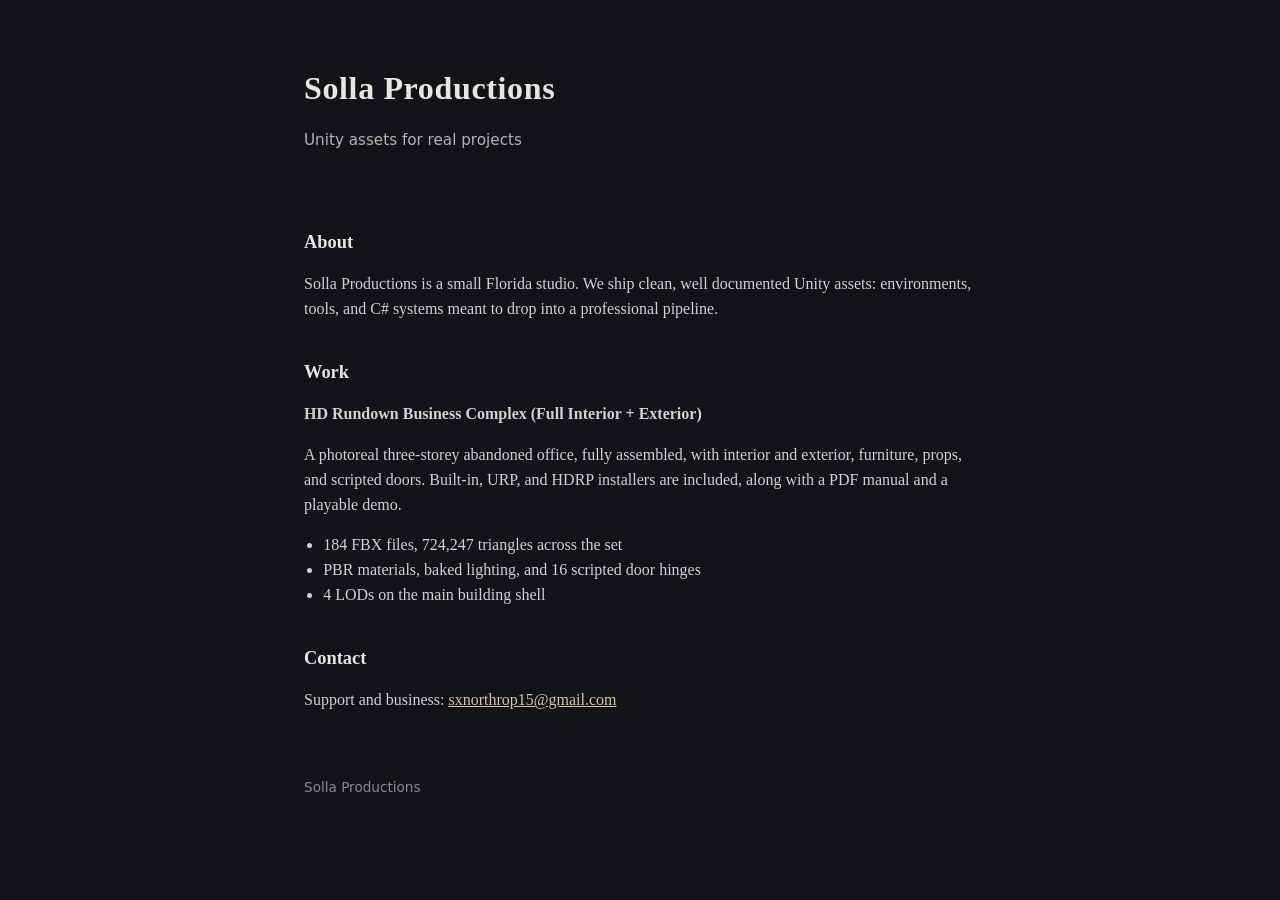
==== index.html @ 798fe6fe "Add Solla Productions publisher site" ====
<!DOCTYPE html>
<html lang="en">
<head>
  <meta charset="utf-8">
  <meta name="viewport" content="width=device-width, initial-scale=1">
  <title>Solla Productions</title>
  <style>
    :root { color-scheme: dark; }
    body {
      margin: 0;
      font-family: Georgia, "Times New Roman", serif;
      background: #111318;
      color: #e8e6e1;
      line-height: 1.55;
    }
    header, main, footer {
      max-width: 42rem;
      margin: 0 auto;
      padding: 0 1.25rem;
    }
    header { padding-top: 4rem; padding-bottom: 1.5rem; }
    h1 {
      font-size: 2rem;
      font-weight: 600;
      letter-spacing: 0.02em;
      margin: 0 0 0.35rem;
    }
    .tag {
      color: #b7b3aa;
      font-family: system-ui, sans-serif;
      font-size: 0.95rem;
    }
    h2 {
      font-size: 1.15rem;
      margin: 2.25rem 0 0.6rem;
      font-weight: 600;
    }
    p, li { color: #d5d2cc; }
    a { color: #d7c4a3; }
    ul { padding-left: 1.2rem; }
    footer {
      padding: 3rem 1.25rem 4rem;
      color: #8e8a82;
      font-family: system-ui, sans-serif;
      font-size: 0.85rem;
    }
  </style>
</head>
<body>
  <header>
    <h1>Solla Productions</h1>
    <p class="tag">Unity assets for real projects</p>
  </header>
  <main>
    <h2>About</h2>
    <p>Solla Productions is a small Florida studio. We ship clean, well documented Unity assets: environments, tools, and C# systems meant to drop into a professional pipeline.</p>

    <h2>Work</h2>
    <p><strong>HD Rundown Business Complex (Full Interior + Exterior)</strong></p>
    <p>A photoreal three-storey abandoned office, fully assembled, with interior and exterior, furniture, props, and scripted doors. Built-in, URP, and HDRP installers are included, along with a PDF manual and a playable demo.</p>
    <ul>
      <li>184 FBX files, 724,247 triangles across the set</li>
      <li>PBR materials, baked lighting, and 16 scripted door hinges</li>
      <li>4 LODs on the main building shell</li>
    </ul>

    <h2 id="contact">Contact</h2>
    <p>Support and business: <a href="mailto:sxnorthrop15@gmail.com">sxnorthrop15@gmail.com</a></p>
  </main>
  <footer>Solla Productions</footer>
</body>
</html>
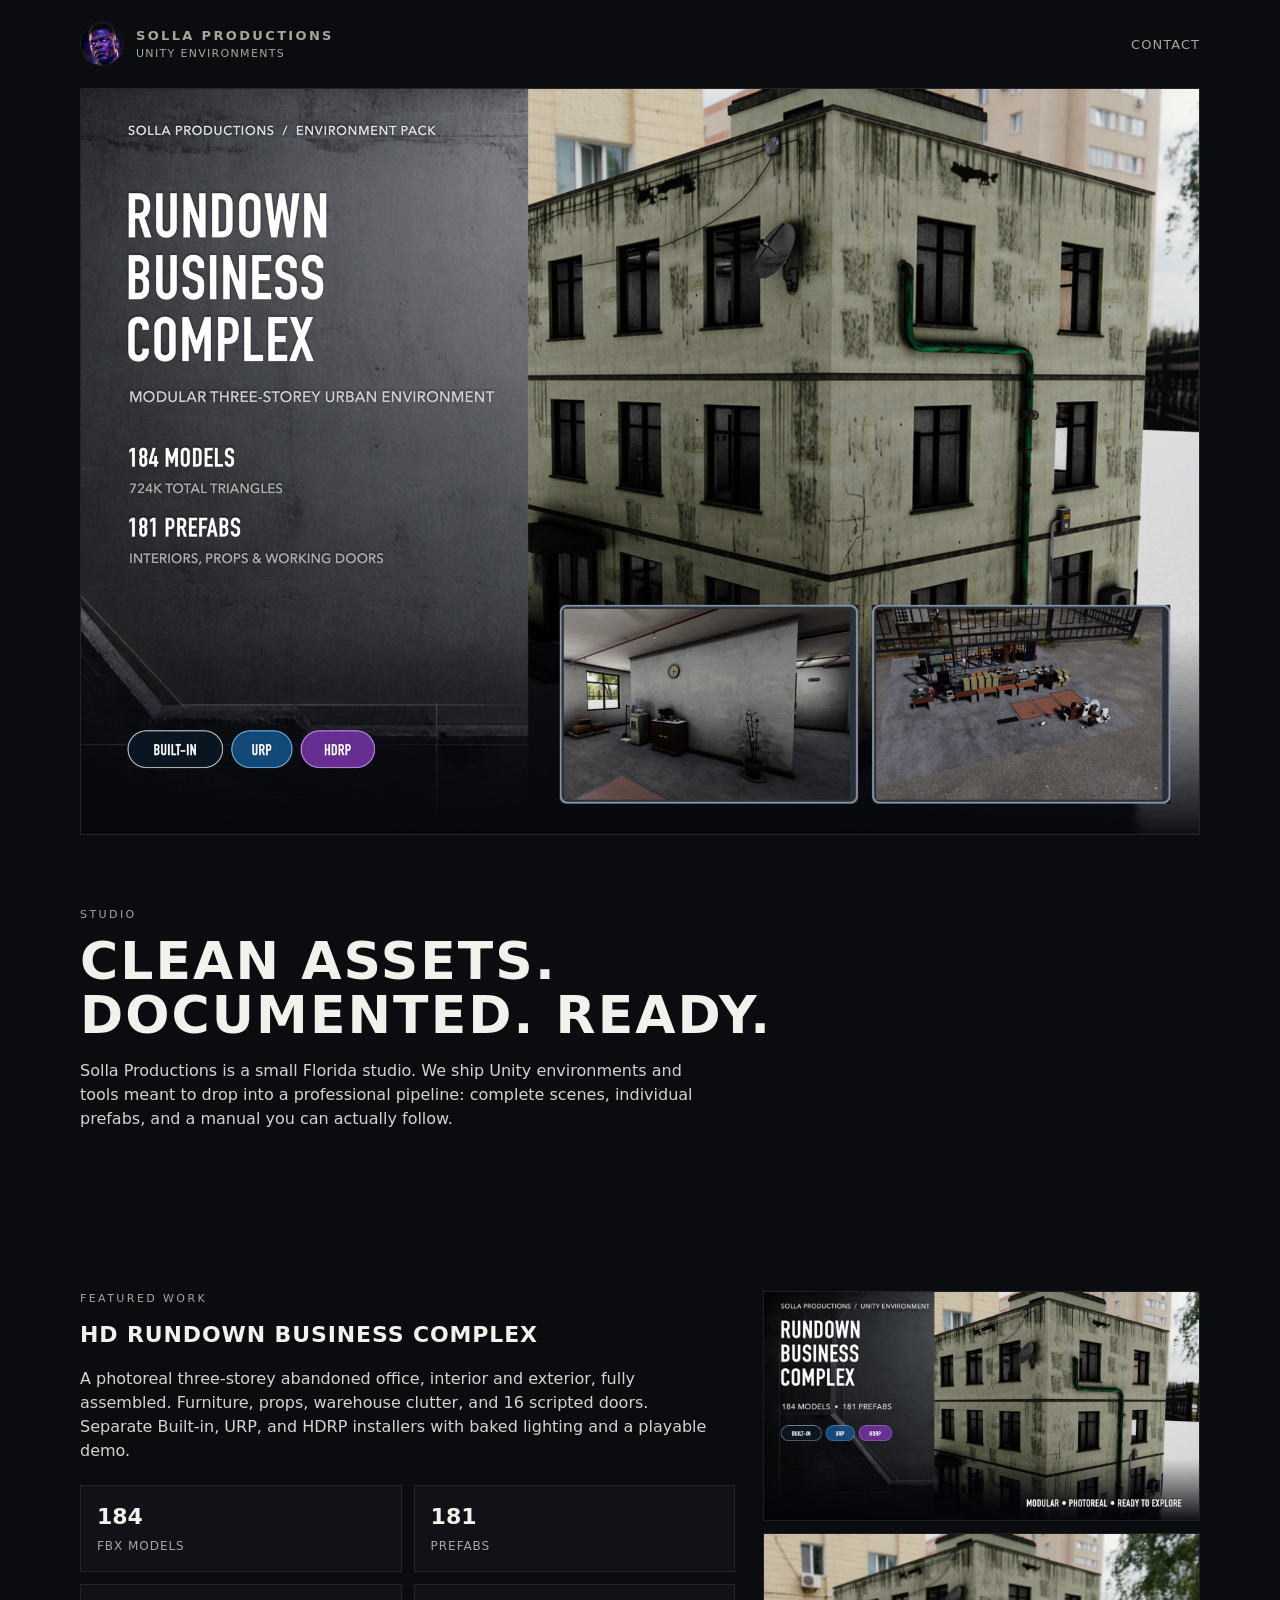
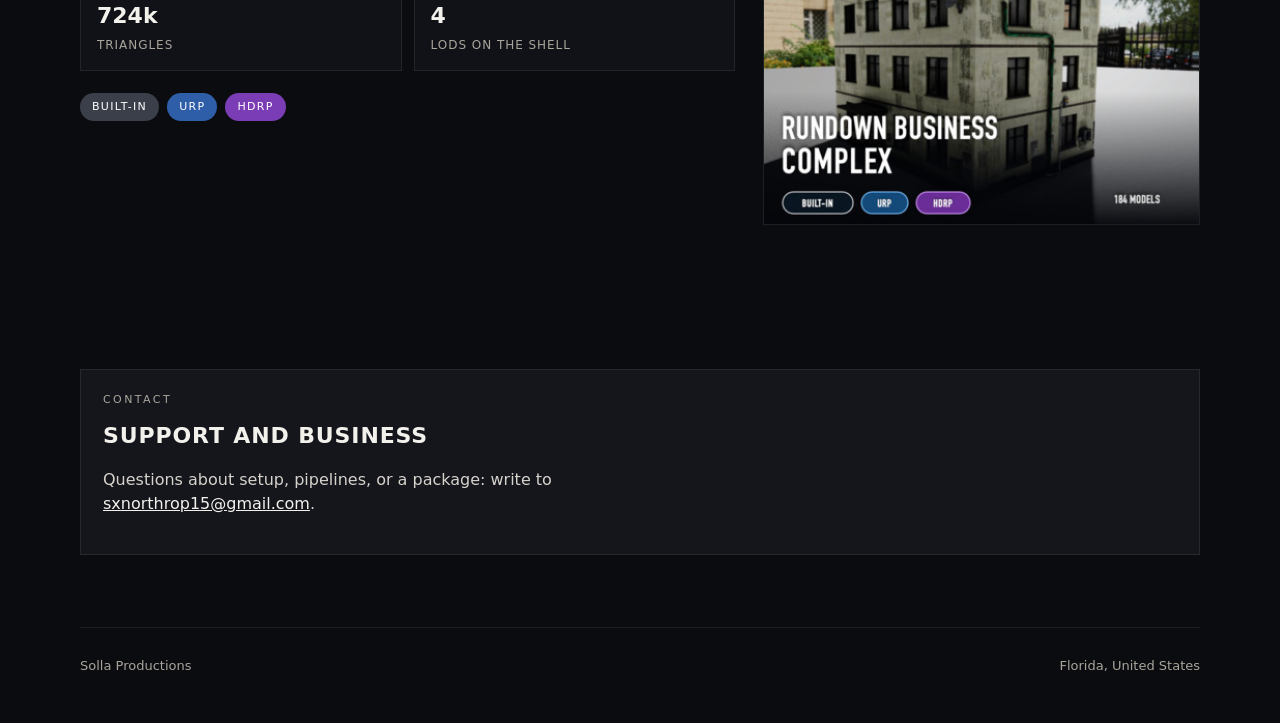
==== commit c3d1cf53: "Rebuild publisher site with logo and HD Rundown art" ====
--- a/index.html
+++ b/index.html
@@ -4,69 +4,188 @@
   <meta charset="utf-8">
   <meta name="viewport" content="width=device-width, initial-scale=1">
   <title>Solla Productions</title>
+  <meta name="description" content="Solla Productions publishes clean, well documented Unity environments and tools. HD Rundown Business Complex and more.">
+  <link rel="icon" href="images/icon.png">
   <style>
-    :root { color-scheme: dark; }
+    :root {
+      --bg: #0b0c10;
+      --panel: #14161c;
+      --ink: #f3f1ec;
+      --muted: #a9a59c;
+      --line: rgba(255,255,255,.08);
+      --built: #3a3f4a;
+      --urp: #2f5ea8;
+      --hdrp: #7a3db5;
+    }
+    * { box-sizing: border-box; }
+    html, body { margin: 0; padding: 0; }
     body {
-      margin: 0;
-      font-family: Georgia, "Times New Roman", serif;
-      background: #111318;
-      color: #e8e6e1;
-      line-height: 1.55;
+      background: var(--bg);
+      color: var(--ink);
+      font-family: ui-sans-serif, system-ui, -apple-system, Segoe UI, sans-serif;
+      line-height: 1.5;
     }
-    header, main, footer {
-      max-width: 42rem;
-      margin: 0 auto;
-      padding: 0 1.25rem;
+    a { color: inherit; }
+    img { max-width: 100%; display: block; }
+    .wrap { width: min(1120px, calc(100% - 40px)); margin: 0 auto; }
+    header {
+      display: flex;
+      align-items: center;
+      justify-content: space-between;
+      gap: 16px;
+      padding: 22px 0;
     }
-    header { padding-top: 4rem; padding-bottom: 1.5rem; }
-    h1 {
-      font-size: 2rem;
-      font-weight: 600;
-      letter-spacing: 0.02em;
-      margin: 0 0 0.35rem;
+    .brand { display: flex; align-items: center; gap: 12px; text-decoration: none; }
+    .brand img {
+      width: 44px; height: 44px; border-radius: 50%;
+      object-fit: cover; border: 1px solid var(--line);
     }
-    .tag {
-      color: #b7b3aa;
-      font-family: system-ui, sans-serif;
-      font-size: 0.95rem;
+    .brand strong { display: block; font-size: 13px; letter-spacing: .18em; }
+    .brand span { display: block; font-size: 11px; color: var(--muted); letter-spacing: .12em; text-transform: uppercase; }
+    nav a {
+      color: var(--muted);
+      text-decoration: none;
+      font-size: 13px;
+      letter-spacing: .08em;
+      text-transform: uppercase;
     }
-    h2 {
-      font-size: 1.15rem;
-      margin: 2.25rem 0 0.6rem;
-      font-weight: 600;
+    .hero {
+      position: relative;
+      border: 1px solid var(--line);
+      overflow: hidden;
+      background: #101217;
     }
-    p, li { color: #d5d2cc; }
-    a { color: #d7c4a3; }
-    ul { padding-left: 1.2rem; }
+    .hero img { width: 100%; height: auto; }
+    section { padding: 72px 0; }
+    .kicker {
+      font-size: 11px;
+      letter-spacing: .22em;
+      text-transform: uppercase;
+      color: var(--muted);
+      margin: 0 0 10px;
+    }
+    h1, h2 { margin: 0 0 16px; font-weight: 700; letter-spacing: .04em; text-transform: uppercase; }
+    h1 { font-size: clamp(28px, 5vw, 52px); line-height: 1.05; }
+    h2 { font-size: 22px; }
+    p { color: #d7d3cc; max-width: 62ch; }
+    .grid {
+      display: grid;
+      grid-template-columns: 1.2fr .8fr;
+      gap: 28px;
+      align-items: start;
+    }
+    .panel {
+      background: var(--panel);
+      border: 1px solid var(--line);
+      padding: 22px;
+    }
+    .stats {
+      display: grid;
+      grid-template-columns: 1fr 1fr;
+      gap: 12px;
+      margin: 22px 0;
+    }
+    .stat { border: 1px solid var(--line); padding: 14px 16px; background: #101217; }
+    .stat b { display: block; font-size: 22px; }
+    .stat span { color: var(--muted); font-size: 12px; letter-spacing: .08em; text-transform: uppercase; }
+    .pills { display: flex; flex-wrap: wrap; gap: 8px; margin: 18px 0 0; }
+    .pill {
+      border-radius: 999px;
+      padding: 6px 12px;
+      font-size: 11px;
+      letter-spacing: .12em;
+      text-transform: uppercase;
+      color: white;
+    }
+    .built { background: var(--built); }
+    .urp { background: var(--urp); }
+    .hdrp { background: var(--hdrp); }
+    .shots { display: grid; grid-template-columns: 1fr; gap: 12px; }
+    .shots img { width: 100%; border: 1px solid var(--line); }
     footer {
-      padding: 3rem 1.25rem 4rem;
-      color: #8e8a82;
-      font-family: system-ui, sans-serif;
-      font-size: 0.85rem;
+      border-top: 1px solid var(--line);
+      padding: 28px 0 48px;
+      color: var(--muted);
+      font-size: 13px;
+      display: flex;
+      justify-content: space-between;
+      gap: 12px;
+    }
+    .mail { color: var(--ink); }
+    @media (max-width: 800px) {
+      .grid { grid-template-columns: 1fr; }
+      header { align-items: flex-start; }
     }
   </style>
 </head>
 <body>
-  <header>
-    <h1>Solla Productions</h1>
-    <p class="tag">Unity assets for real projects</p>
-  </header>
-  <main>
-    <h2>About</h2>
-    <p>Solla Productions is a small Florida studio. We ship clean, well documented Unity assets: environments, tools, and C# systems meant to drop into a professional pipeline.</p>
+  <div class="wrap">
+    <header>
+      <a class="brand" href="#top">
+        <img src="images/logo.jpg" alt="Solla Productions">
+        <span>
+          <strong>SOLLA PRODUCTIONS</strong>
+          <span>Unity environments</span>
+        </span>
+      </a>
+      <nav><a href="#contact">Contact</a></nav>
+    </header>
+  </div>
 
-    <h2>Work</h2>
-    <p><strong>HD Rundown Business Complex (Full Interior + Exterior)</strong></p>
-    <p>A photoreal three-storey abandoned office, fully assembled, with interior and exterior, furniture, props, and scripted doors. Built-in, URP, and HDRP installers are included, along with a PDF manual and a playable demo.</p>
-    <ul>
-      <li>184 FBX files, 724,247 triangles across the set</li>
-      <li>PBR materials, baked lighting, and 16 scripted door hinges</li>
-      <li>4 LODs on the main building shell</li>
-    </ul>
+  <div class="wrap" id="top">
+    <div class="hero">
+      <img src="images/cover.jpg" alt="HD Rundown Business Complex, modular three-storey urban environment">
+    </div>
+  </div>
 
-    <h2 id="contact">Contact</h2>
-    <p>Support and business: <a href="mailto:sxnorthrop15@gmail.com">sxnorthrop15@gmail.com</a></p>
-  </main>
-  <footer>Solla Productions</footer>
+  <section>
+    <div class="wrap">
+      <p class="kicker">Studio</p>
+      <h1>Clean assets.<br>Documented. Ready.</h1>
+      <p>Solla Productions is a small Florida studio. We ship Unity environments and tools meant to drop into a professional pipeline: complete scenes, individual prefabs, and a manual you can actually follow.</p>
+    </div>
+  </section>
+
+  <section>
+    <div class="wrap grid">
+      <div>
+        <p class="kicker">Featured work</p>
+        <h2>HD Rundown Business Complex</h2>
+        <p>A photoreal three-storey abandoned office, interior and exterior, fully assembled. Furniture, props, warehouse clutter, and 16 scripted doors. Separate Built-in, URP, and HDRP installers with baked lighting and a playable demo.</p>
+        <div class="stats">
+          <div class="stat"><b>184</b><span>FBX models</span></div>
+          <div class="stat"><b>181</b><span>Prefabs</span></div>
+          <div class="stat"><b>724k</b><span>Triangles</span></div>
+          <div class="stat"><b>4</b><span>LODs on the shell</span></div>
+        </div>
+        <div class="pills">
+          <span class="pill built">Built-in</span>
+          <span class="pill urp">URP</span>
+          <span class="pill hdrp">HDRP</span>
+        </div>
+      </div>
+      <div class="shots">
+        <img src="images/social.png" alt="Rundown Business Complex exterior with 184 models and 181 prefabs">
+        <img src="images/card.jpg" alt="Rundown Business Complex card render">
+      </div>
+    </div>
+  </section>
+
+  <section id="contact">
+    <div class="wrap">
+      <div class="panel">
+        <p class="kicker">Contact</p>
+        <h2>Support and business</h2>
+        <p>Questions about setup, pipelines, or a package: write to <a class="mail" href="mailto:sxnorthrop15@gmail.com">sxnorthrop15@gmail.com</a>.</p>
+      </div>
+    </div>
+  </section>
+
+  <div class="wrap">
+    <footer>
+      <span>Solla Productions</span>
+      <span>Florida, United States</span>
+    </footer>
+  </div>
 </body>
 </html>
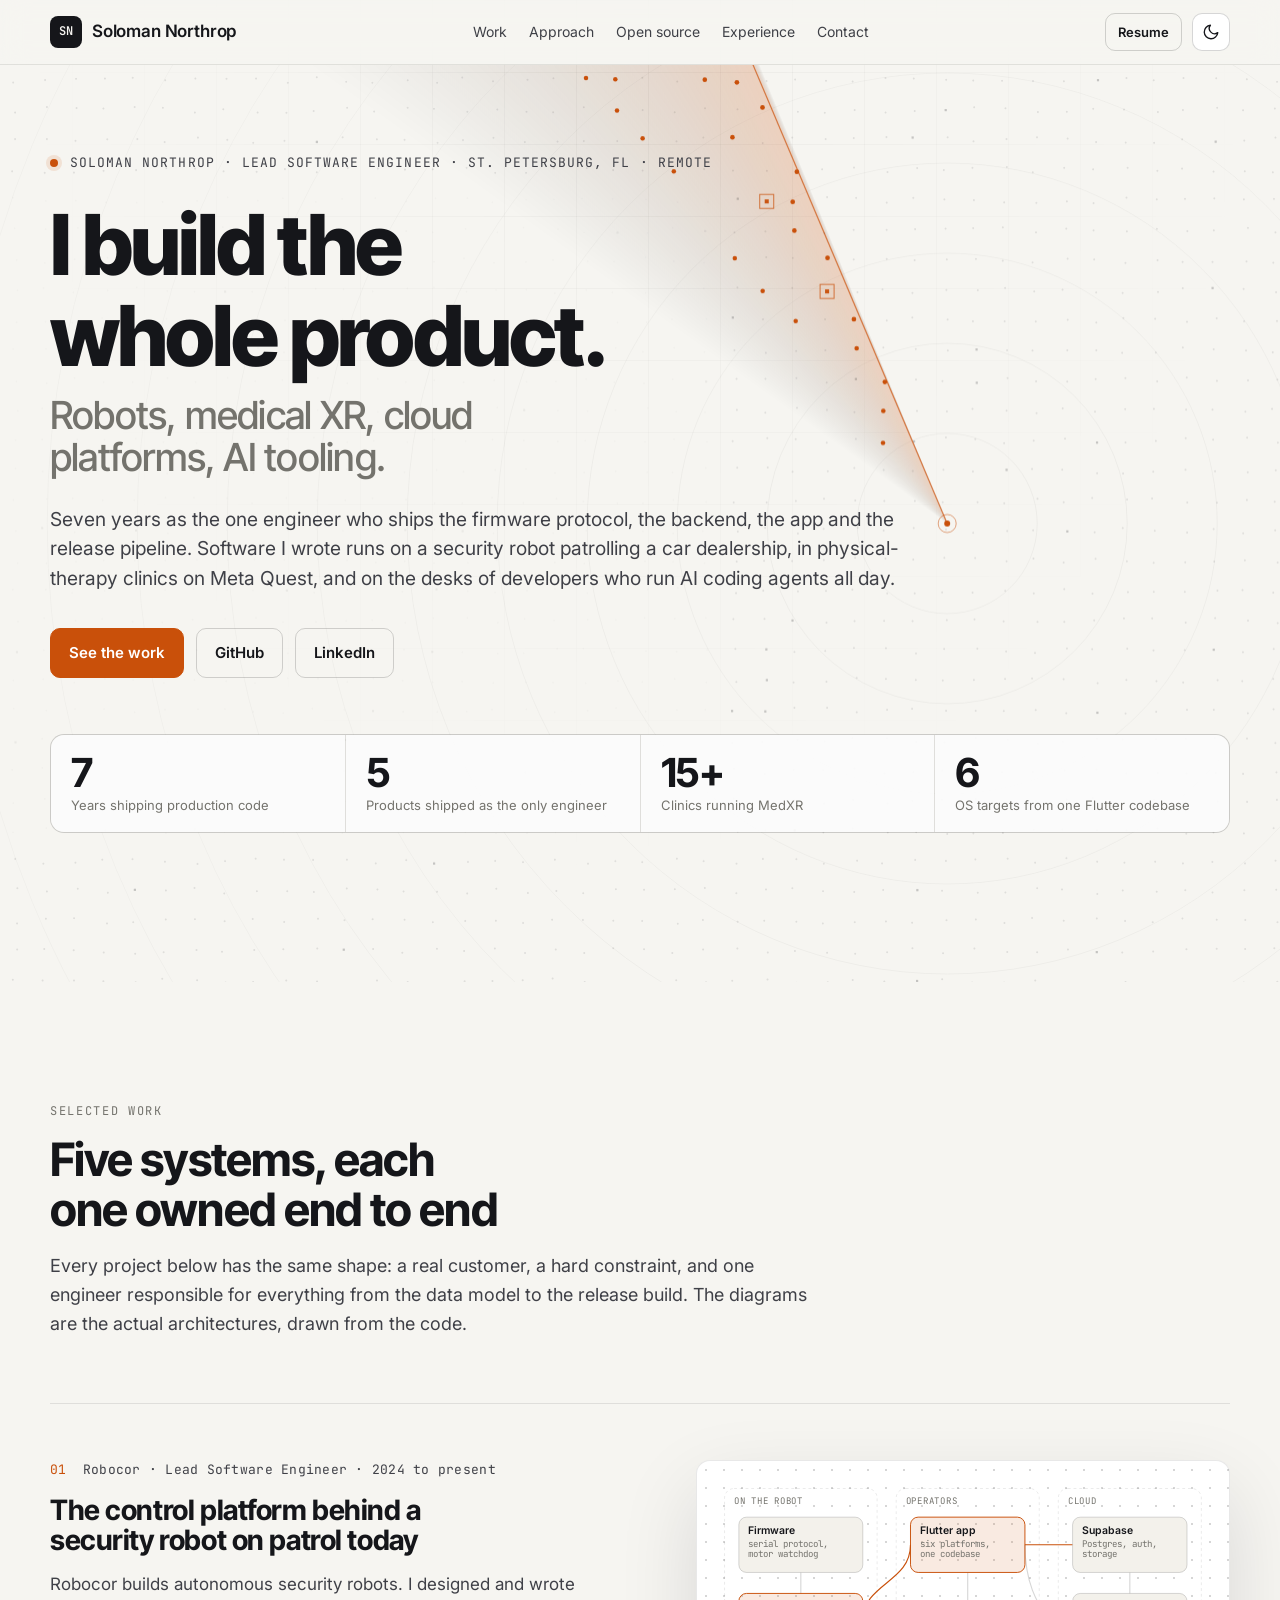
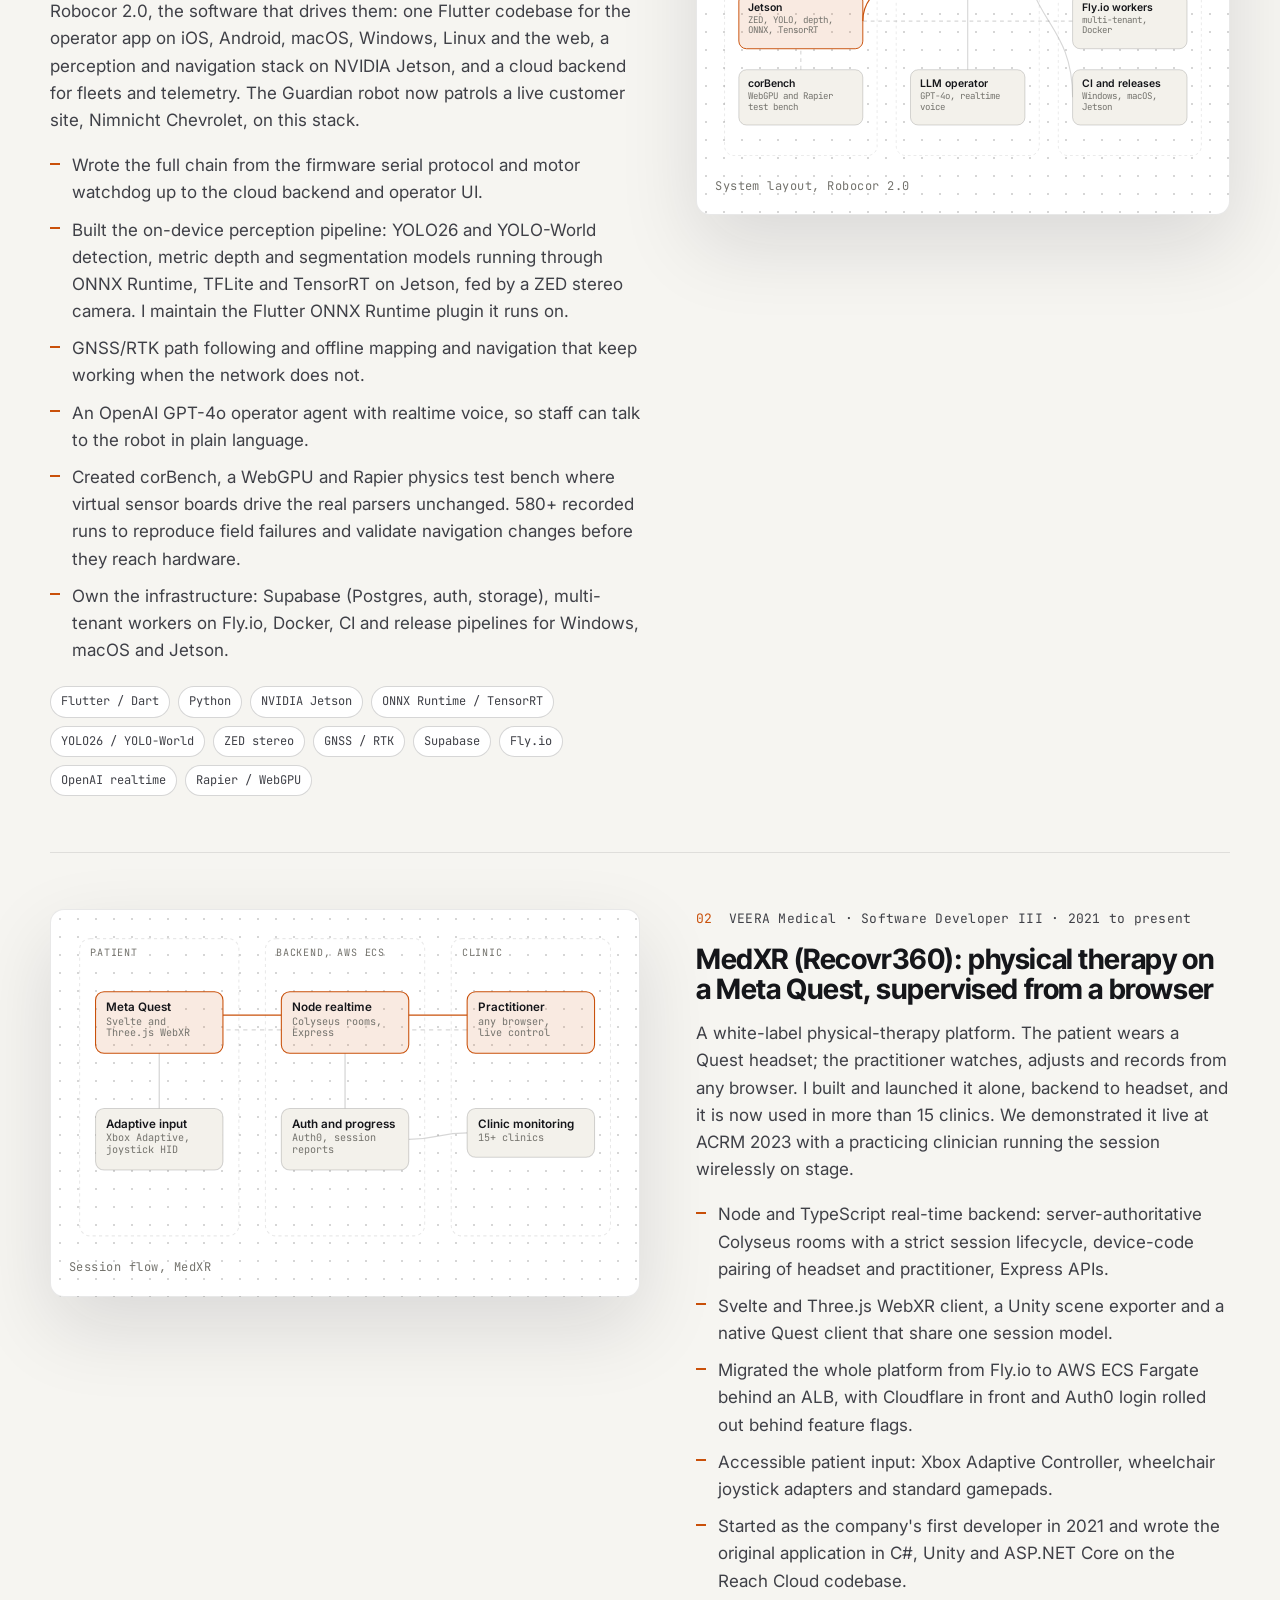
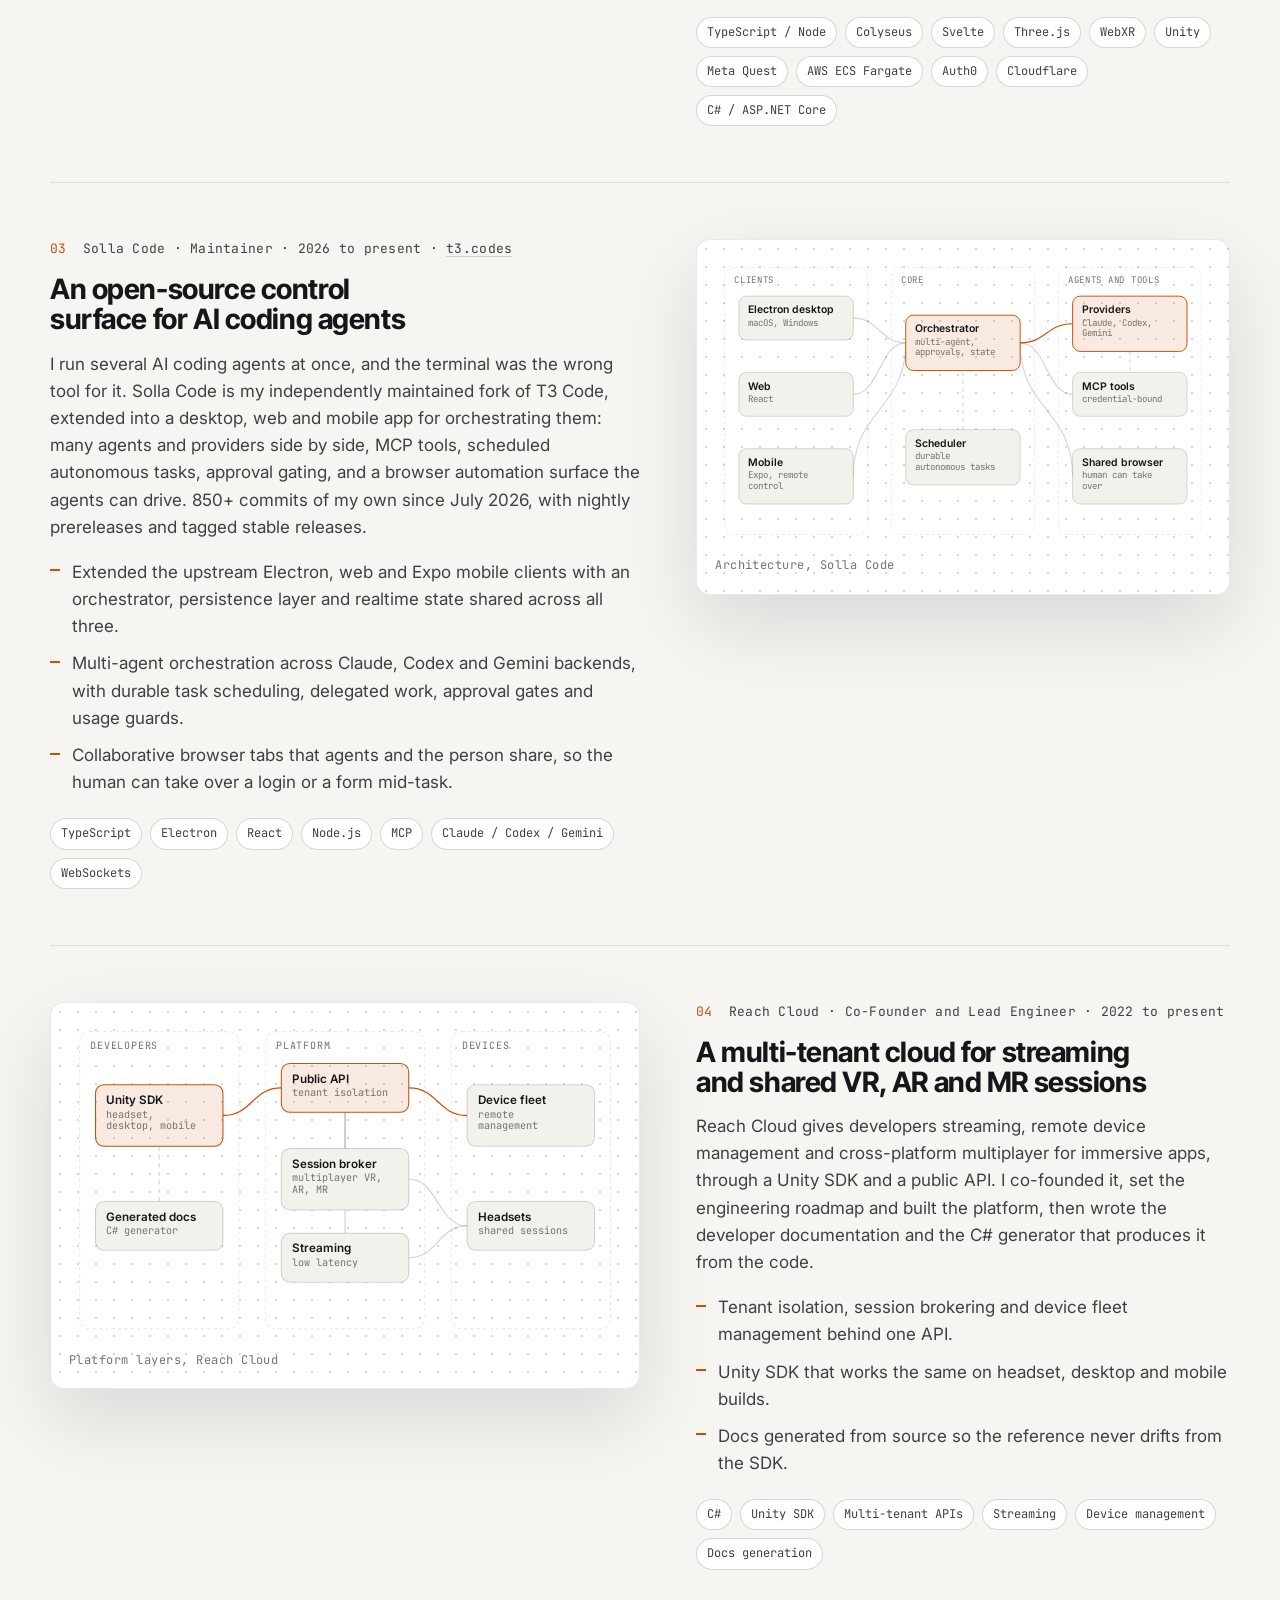
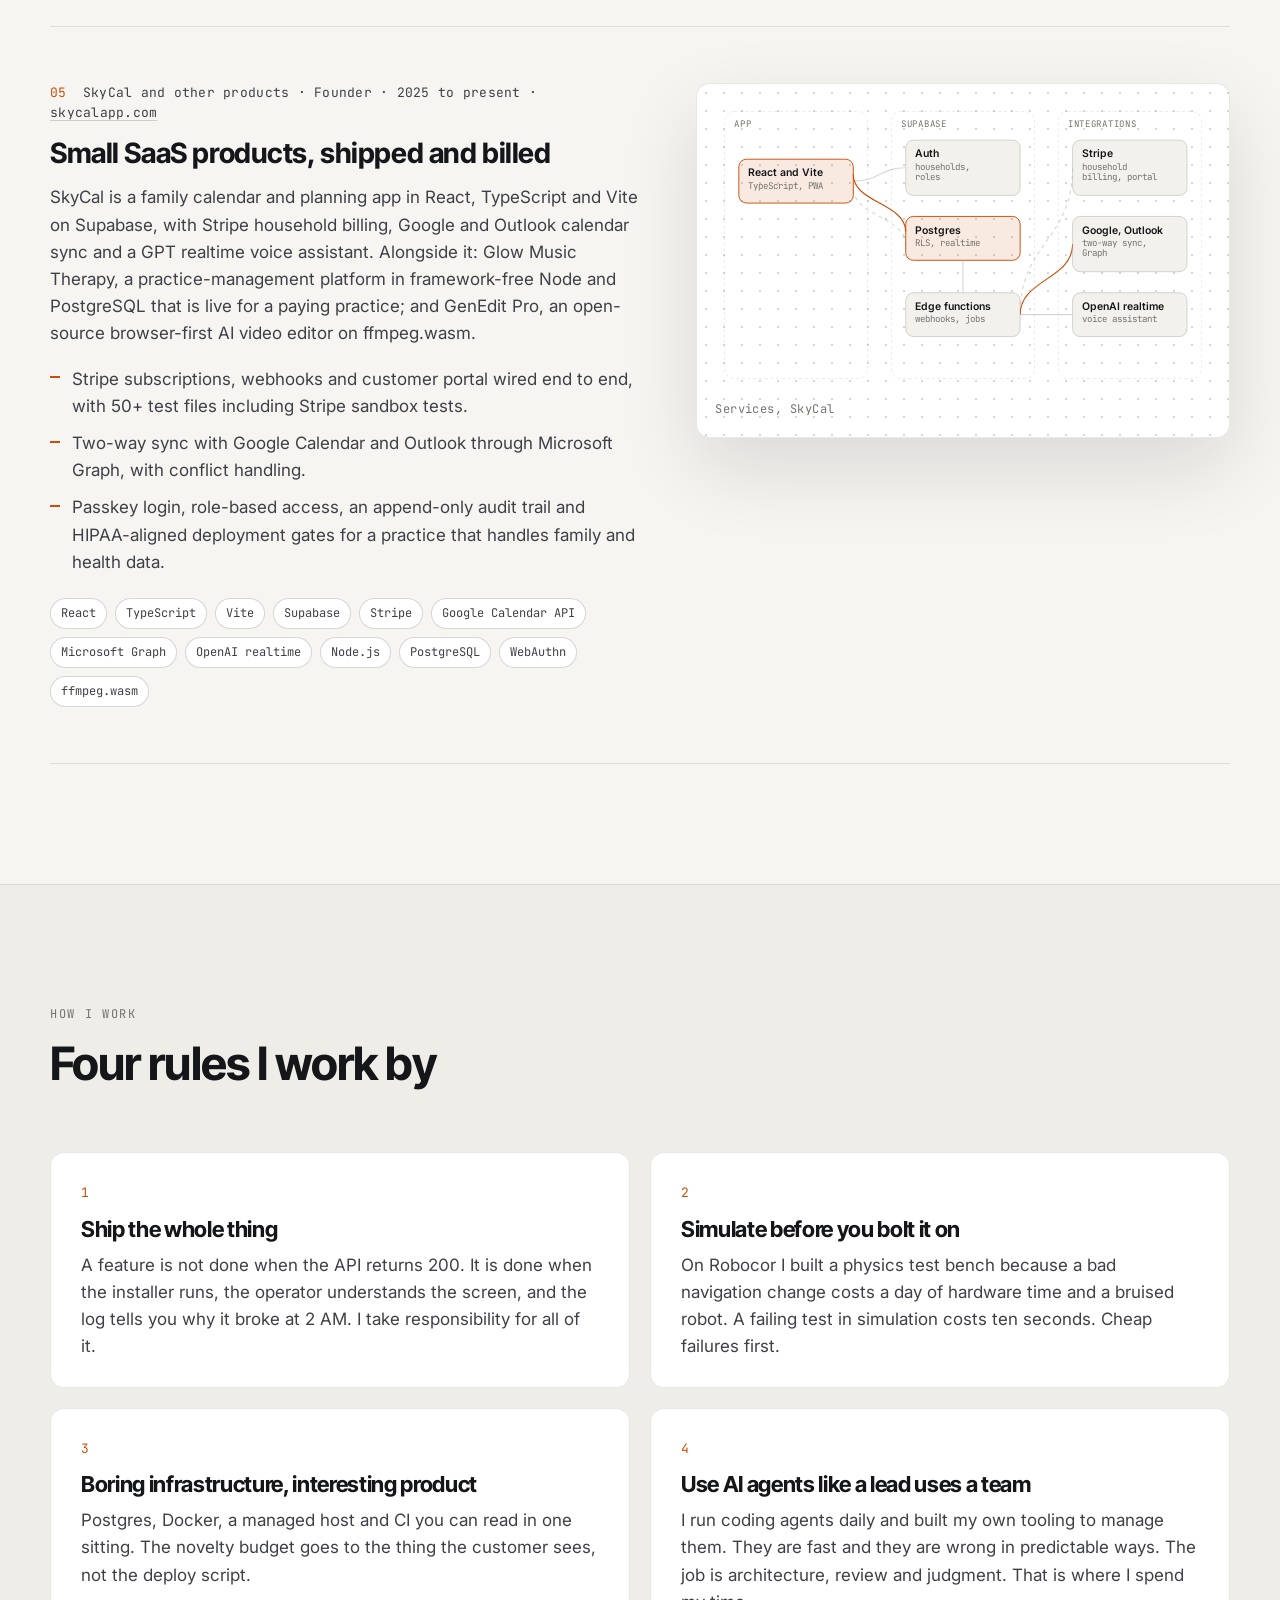
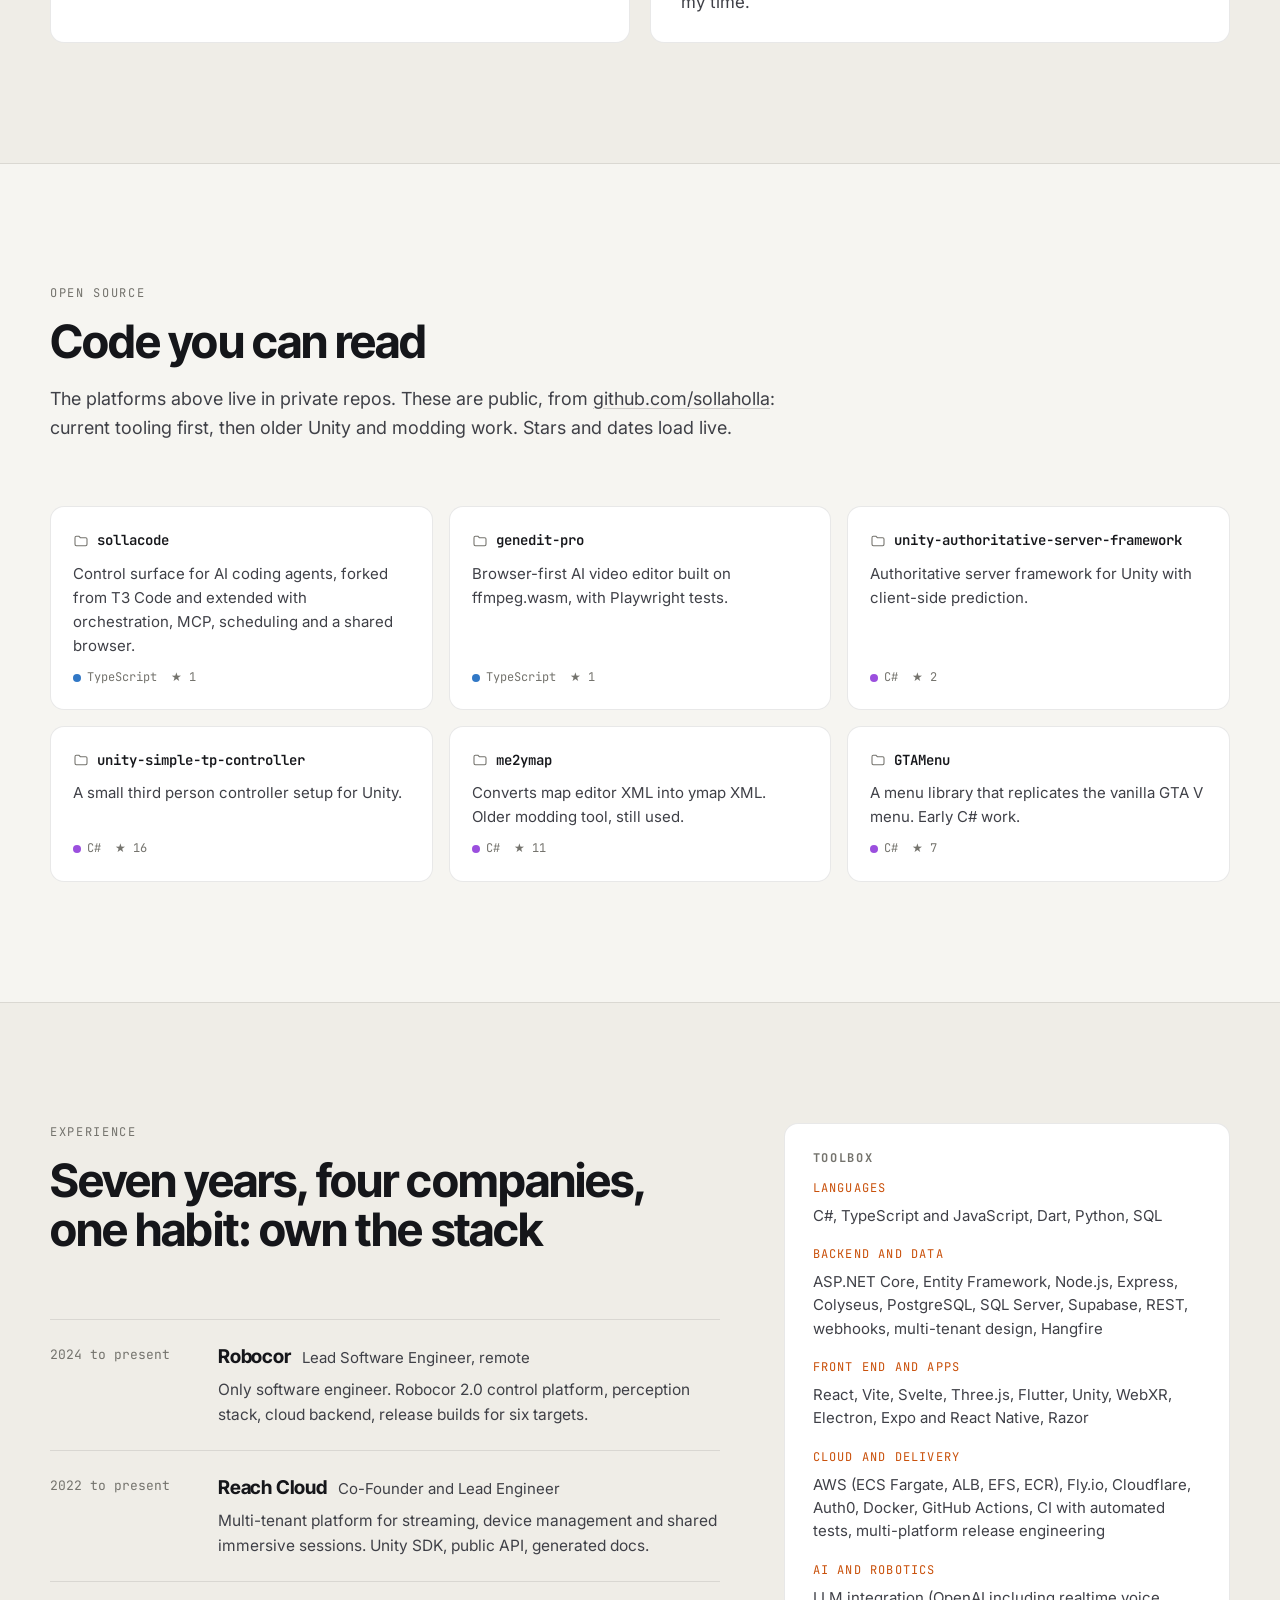
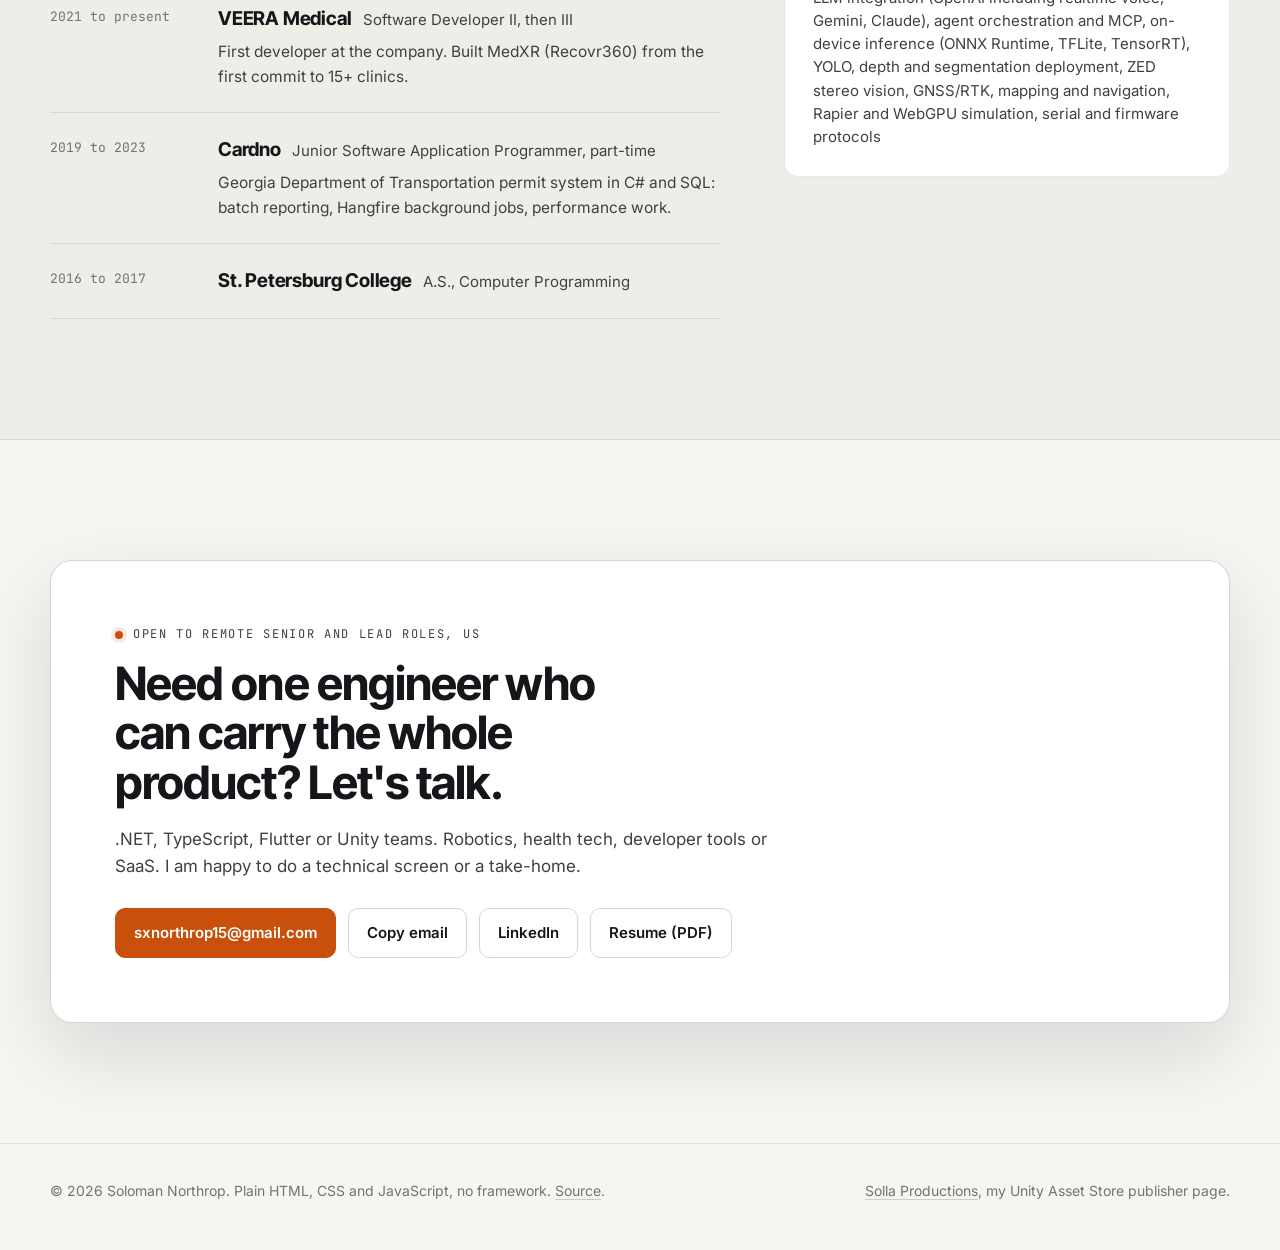
==== commit 51b208e7: "Replace publisher landing with personal portfolio; move Solla Productions to /solla-productions Plai" ====
--- a/index.html
+++ b/index.html
@@ -1,191 +1,327 @@
 <!DOCTYPE html>
-<html lang="en">
+<html lang="en" data-theme="dark" class="js">
 <head>
   <meta charset="utf-8">
   <meta name="viewport" content="width=device-width, initial-scale=1">
-  <title>Solla Productions</title>
-  <meta name="description" content="Solla Productions publishes clean, well documented Unity environments and tools. HD Rundown Business Complex and more.">
-  <link rel="icon" href="images/icon.png">
-  <style>
-    :root {
-      --bg: #0b0c10;
-      --panel: #14161c;
-      --ink: #f3f1ec;
-      --muted: #a9a59c;
-      --line: rgba(255,255,255,.08);
-      --built: #3a3f4a;
-      --urp: #2f5ea8;
-      --hdrp: #7a3db5;
-    }
-    * { box-sizing: border-box; }
-    html, body { margin: 0; padding: 0; }
-    body {
-      background: var(--bg);
-      color: var(--ink);
-      font-family: ui-sans-serif, system-ui, -apple-system, Segoe UI, sans-serif;
-      line-height: 1.5;
-    }
-    a { color: inherit; }
-    img { max-width: 100%; display: block; }
-    .wrap { width: min(1120px, calc(100% - 40px)); margin: 0 auto; }
-    header {
-      display: flex;
-      align-items: center;
-      justify-content: space-between;
-      gap: 16px;
-      padding: 22px 0;
-    }
-    .brand { display: flex; align-items: center; gap: 12px; text-decoration: none; }
-    .brand img {
-      width: 44px; height: 44px; border-radius: 50%;
-      object-fit: cover; border: 1px solid var(--line);
-    }
-    .brand strong { display: block; font-size: 13px; letter-spacing: .18em; }
-    .brand span { display: block; font-size: 11px; color: var(--muted); letter-spacing: .12em; text-transform: uppercase; }
-    nav a {
-      color: var(--muted);
-      text-decoration: none;
-      font-size: 13px;
-      letter-spacing: .08em;
-      text-transform: uppercase;
-    }
-    .hero {
-      position: relative;
-      border: 1px solid var(--line);
-      overflow: hidden;
-      background: #101217;
-    }
-    .hero img { width: 100%; height: auto; }
-    section { padding: 72px 0; }
-    .kicker {
-      font-size: 11px;
-      letter-spacing: .22em;
-      text-transform: uppercase;
-      color: var(--muted);
-      margin: 0 0 10px;
-    }
-    h1, h2 { margin: 0 0 16px; font-weight: 700; letter-spacing: .04em; text-transform: uppercase; }
-    h1 { font-size: clamp(28px, 5vw, 52px); line-height: 1.05; }
-    h2 { font-size: 22px; }
-    p { color: #d7d3cc; max-width: 62ch; }
-    .grid {
-      display: grid;
-      grid-template-columns: 1.2fr .8fr;
-      gap: 28px;
-      align-items: start;
-    }
-    .panel {
-      background: var(--panel);
-      border: 1px solid var(--line);
-      padding: 22px;
-    }
-    .stats {
-      display: grid;
-      grid-template-columns: 1fr 1fr;
-      gap: 12px;
-      margin: 22px 0;
-    }
-    .stat { border: 1px solid var(--line); padding: 14px 16px; background: #101217; }
-    .stat b { display: block; font-size: 22px; }
-    .stat span { color: var(--muted); font-size: 12px; letter-spacing: .08em; text-transform: uppercase; }
-    .pills { display: flex; flex-wrap: wrap; gap: 8px; margin: 18px 0 0; }
-    .pill {
-      border-radius: 999px;
-      padding: 6px 12px;
-      font-size: 11px;
-      letter-spacing: .12em;
-      text-transform: uppercase;
-      color: white;
-    }
-    .built { background: var(--built); }
-    .urp { background: var(--urp); }
-    .hdrp { background: var(--hdrp); }
-    .shots { display: grid; grid-template-columns: 1fr; gap: 12px; }
-    .shots img { width: 100%; border: 1px solid var(--line); }
-    footer {
-      border-top: 1px solid var(--line);
-      padding: 28px 0 48px;
-      color: var(--muted);
-      font-size: 13px;
-      display: flex;
-      justify-content: space-between;
-      gap: 12px;
-    }
-    .mail { color: var(--ink); }
-    @media (max-width: 800px) {
-      .grid { grid-template-columns: 1fr; }
-      header { align-items: flex-start; }
-    }
-  </style>
+  <title>Soloman Northrop | Lead Software Engineer</title>
+  <meta name="description" content="Soloman Northrop builds complete production software: a robotics control platform running on a commercial security robot, a medical XR platform in 15+ clinics, multi-tenant cloud services and open-source tooling for AI coding agents. Remote, St. Petersburg, Florida.">
+  <meta name="author" content="Soloman Northrop">
+  <meta name="color-scheme" content="dark light">
+  <meta name="theme-color" content="#0a0b0f" media="(prefers-color-scheme: dark)">
+  <meta name="theme-color" content="#f6f5f1" media="(prefers-color-scheme: light)">
+  <link rel="canonical" href="https://sollaholla.github.io/">
+  <link rel="icon" href="assets/favicon.svg" type="image/svg+xml">
+  <link rel="apple-touch-icon" href="assets/apple-touch-icon.png">
+  <link rel="manifest" href="site.webmanifest">
+
+  <meta property="og:type" content="website">
+  <meta property="og:url" content="https://sollaholla.github.io/">
+  <meta property="og:title" content="Soloman Northrop | Lead Software Engineer">
+  <meta property="og:description" content="Robots, medical XR, cloud platforms and AI agent tooling. Seven years as the one engineer who ships front end, back end and everything between.">
+  <meta property="og:image" content="https://sollaholla.github.io/assets/og.png">
+  <meta property="og:image:width" content="1200">
+  <meta property="og:image:height" content="630">
+  <meta name="twitter:card" content="summary_large_image">
+  <meta name="twitter:title" content="Soloman Northrop | Lead Software Engineer">
+  <meta name="twitter:description" content="Robots, medical XR, cloud platforms and AI agent tooling. Seven years as the one engineer who ships the whole product.">
+  <meta name="twitter:image" content="https://sollaholla.github.io/assets/og.png">
+
+  <script>try{var t=new URLSearchParams(location.search).get("theme")||localStorage.getItem("theme")||(matchMedia("(prefers-color-scheme: light)").matches?"light":"dark");document.documentElement.dataset.theme=t;}catch(e){}</script>
+  <link rel="preconnect" href="https://fonts.googleapis.com">
+  <link rel="preconnect" href="https://fonts.gstatic.com" crossorigin>
+  <link rel="stylesheet" href="https://fonts.googleapis.com/css2?family=Inter+Tight:wght@500;700;800&family=Inter:wght@400;500;600&family=JetBrains+Mono:wght@400&display=swap">
+  <link rel="stylesheet" href="styles.css">
+
+  <script type="application/ld+json">
+  {
+    "@context": "https://schema.org",
+    "@type": "Person",
+    "name": "Soloman Northrop",
+    "jobTitle": "Lead Software Engineer",
+    "url": "https://sollaholla.github.io/",
+    "email": "mailto:sxnorthrop15@gmail.com",
+    "address": { "@type": "PostalAddress", "addressLocality": "St. Petersburg", "addressRegion": "FL", "addressCountry": "US" },
+    "sameAs": [
+      "https://github.com/sollaholla",
+      "https://www.linkedin.com/in/soloman-northrop-376420129"
+    ],
+    "knowsAbout": ["C#", ".NET", "TypeScript", "Flutter", "Unity", "Robotics software", "LLM applications", "WebXR", "PostgreSQL"],
+    "alumniOf": { "@type": "CollegeOrUniversity", "name": "St. Petersburg College" }
+  }
+  </script>
 </head>
 <body>
-  <div class="wrap">
-    <header>
-      <a class="brand" href="#top">
-        <img src="images/logo.jpg" alt="Solla Productions">
-        <span>
-          <strong>SOLLA PRODUCTIONS</strong>
-          <span>Unity environments</span>
-        </span>
+  <a class="skip" href="#work">Skip to the work</a>
+  <div class="progress" aria-hidden="true"><span id="progress-bar"></span></div>
+
+  <header class="nav" id="top">
+    <div class="wrap nav-inner">
+      <a class="logo" href="#top" aria-label="Soloman Northrop, home">
+        <span class="logo-mark" aria-hidden="true">SN</span>
+        <span class="logo-text">Soloman Northrop</span>
       </a>
-      <nav><a href="#contact">Contact</a></nav>
-    </header>
-  </div>
-
-  <div class="wrap" id="top">
-    <div class="hero">
-      <img src="images/cover.jpg" alt="HD Rundown Business Complex, modular three-storey urban environment">
+      <nav aria-label="Sections">
+        <a href="#work">Work</a>
+        <a href="#approach">Approach</a>
+        <a href="#open-source">Open source</a>
+        <a href="#experience">Experience</a>
+        <a href="#contact">Contact</a>
+      </nav>
+      <div class="nav-actions">
+        <a class="btn btn-ghost btn-sm" href="resume/Soloman_Northrop_Resume.pdf" target="_blank" rel="noopener">Resume</a>
+        <button class="theme" id="theme-toggle" type="button" aria-label="Toggle light theme" aria-pressed="false">
+          <svg class="icon-sun" viewBox="0 0 24 24" aria-hidden="true"><circle cx="12" cy="12" r="4"/><path d="M12 2v2M12 20v2M4.9 4.9l1.4 1.4M17.7 17.7l1.4 1.4M2 12h2M20 12h2M4.9 19.1l1.4-1.4M17.7 6.3l1.4-1.4"/></svg>
+          <svg class="icon-moon" viewBox="0 0 24 24" aria-hidden="true"><path d="M21 12.8A9 9 0 1 1 11.2 3a7 7 0 0 0 9.8 9.8z"/></svg>
+        </button>
+      </div>
     </div>
-  </div>
-
-  <section>
-    <div class="wrap">
-      <p class="kicker">Studio</p>
-      <h1>Clean assets.<br>Documented. Ready.</h1>
-      <p>Solla Productions is a small Florida studio. We ship Unity environments and tools meant to drop into a professional pipeline: complete scenes, individual prefabs, and a manual you can actually follow.</p>
+  </header>
+
+  <main>
+    <section class="hero" aria-labelledby="hero-title">
+      <canvas id="field" class="field" aria-hidden="true"></canvas>
+      <div class="wrap hero-inner">
+        <p class="eyebrow reveal"><span class="dot" aria-hidden="true"></span>Soloman Northrop &middot; Lead Software Engineer &middot; St. Petersburg, FL &middot; Remote</p>
+        <h1 id="hero-title" class="reveal">I build the whole product.<br><span class="muted">Robots, medical XR, cloud platforms, AI tooling.</span></h1>
+        <p class="lede reveal">Seven years as the one engineer who ships the firmware protocol, the backend, the app and the release pipeline. Software I wrote runs on a security robot patrolling a car dealership, in physical-therapy clinics on Meta Quest, and on the desks of developers who run AI coding agents all day.</p>
+        <div class="cta reveal">
+          <a class="btn btn-primary" href="#work">See the work</a>
+          <a class="btn btn-ghost" href="https://github.com/sollaholla" target="_blank" rel="noopener">GitHub</a>
+          <a class="btn btn-ghost" href="https://www.linkedin.com/in/soloman-northrop-376420129" target="_blank" rel="noopener">LinkedIn</a>
+        </div>
+        <dl class="stats reveal">
+          <div><dt>Years shipping production code</dt><dd>7</dd></div>
+          <div><dt>Products shipped as the only engineer</dt><dd>5</dd></div>
+          <div><dt>Clinics running MedXR</dt><dd>15+</dd></div>
+          <div><dt>OS targets from one Flutter codebase</dt><dd>6</dd></div>
+        </dl>
+        <p class="live reveal" id="live" aria-live="polite"></p>
+      </div>
+    </section>
+
+    <section class="section" id="work" aria-labelledby="work-title">
+      <div class="wrap">
+        <div class="section-head reveal">
+          <p class="kicker">Selected work</p>
+          <h2 id="work-title">Five systems, each one owned end to end</h2>
+          <p class="section-intro">Every project below has the same shape: a real customer, a hard constraint, and one engineer responsible for everything from the data model to the release build. The diagrams are the actual architectures, drawn from the code.</p>
+        </div>
+
+        <article class="case reveal" id="robocor">
+          <div class="case-body">
+            <p class="case-meta"><span class="num">01</span> Robocor &middot; Lead Software Engineer &middot; 2024 to present</p>
+            <h3>The control platform behind a security robot on patrol today</h3>
+            <p>Robocor builds autonomous security robots. I designed and wrote Robocor 2.0, the software that drives them: one Flutter codebase for the operator app on iOS, Android, macOS, Windows, Linux and the web, a perception and navigation stack on NVIDIA Jetson, and a cloud backend for fleets and telemetry. The Guardian robot now patrols a live customer site, Nimnicht Chevrolet, on this stack.</p>
+            <ul class="case-list">
+              <li>Wrote the full chain from the firmware serial protocol and motor watchdog up to the cloud backend and operator UI.</li>
+              <li>Built the on-device perception pipeline: YOLO26 and YOLO-World detection, metric depth and segmentation models running through ONNX Runtime, TFLite and TensorRT on Jetson, fed by a ZED stereo camera. I maintain the Flutter ONNX Runtime plugin it runs on.</li>
+              <li>GNSS/RTK path following and offline mapping and navigation that keep working when the network does not.</li>
+              <li>An OpenAI GPT-4o operator agent with realtime voice, so staff can talk to the robot in plain language.</li>
+              <li>Created corBench, a WebGPU and Rapier physics test bench where virtual sensor boards drive the real parsers unchanged. 580+ recorded runs to reproduce field failures and validate navigation changes before they reach hardware.</li>
+              <li>Own the infrastructure: Supabase (Postgres, auth, storage), multi-tenant workers on Fly.io, Docker, CI and release pipelines for Windows, macOS and Jetson.</li>
+            </ul>
+            <ul class="chips" aria-label="Technologies">
+              <li>Flutter / Dart</li><li>Python</li><li>NVIDIA Jetson</li><li>ONNX Runtime / TensorRT</li><li>YOLO26 / YOLO-World</li><li>ZED stereo</li><li>GNSS / RTK</li><li>Supabase</li><li>Fly.io</li><li>OpenAI realtime</li><li>Rapier / WebGPU</li>
+            </ul>
+          </div>
+          <figure class="case-figure" data-diagram="robocor">
+            <figcaption>System layout, Robocor 2.0</figcaption>
+          </figure>
+        </article>
+
+        <article class="case reveal" id="medxr">
+          <div class="case-body">
+            <p class="case-meta"><span class="num">02</span> VEERA Medical &middot; Software Developer III &middot; 2021 to present</p>
+            <h3>MedXR (Recovr360): physical therapy on a Meta Quest, supervised from a browser</h3>
+            <p>A white-label physical-therapy platform. The patient wears a Quest headset; the practitioner watches, adjusts and records from any browser. I built and launched it alone, backend to headset, and it is now used in more than 15 clinics. We demonstrated it live at ACRM 2023 with a practicing clinician running the session wirelessly on stage.</p>
+            <ul class="case-list">
+              <li>Node and TypeScript real-time backend: server-authoritative Colyseus rooms with a strict session lifecycle, device-code pairing of headset and practitioner, Express APIs.</li>
+              <li>Svelte and Three.js WebXR client, a Unity scene exporter and a native Quest client that share one session model.</li>
+              <li>Migrated the whole platform from Fly.io to AWS ECS Fargate behind an ALB, with Cloudflare in front and Auth0 login rolled out behind feature flags.</li>
+              <li>Accessible patient input: Xbox Adaptive Controller, wheelchair joystick adapters and standard gamepads.</li>
+              <li>Started as the company's first developer in 2021 and wrote the original application in C#, Unity and ASP.NET Core on the Reach Cloud codebase.</li>
+            </ul>
+            <ul class="chips" aria-label="Technologies">
+              <li>TypeScript / Node</li><li>Colyseus</li><li>Svelte</li><li>Three.js</li><li>WebXR</li><li>Unity</li><li>Meta Quest</li><li>AWS ECS Fargate</li><li>Auth0</li><li>Cloudflare</li><li>C# / ASP.NET Core</li>
+            </ul>
+          </div>
+          <figure class="case-figure" data-diagram="medxr">
+            <figcaption>Session flow, MedXR</figcaption>
+          </figure>
+        </article>
+
+        <article class="case reveal" id="sollacode">
+          <div class="case-body">
+            <p class="case-meta"><span class="num">03</span> Solla Code &middot; Maintainer &middot; 2026 to present &middot; <a href="https://t3.codes" target="_blank" rel="noopener">t3.codes</a></p>
+            <h3>An open-source control surface for AI coding agents</h3>
+            <p>I run several AI coding agents at once, and the terminal was the wrong tool for it. Solla Code is my independently maintained fork of T3 Code, extended into a desktop, web and mobile app for orchestrating them: many agents and providers side by side, MCP tools, scheduled autonomous tasks, approval gating, and a browser automation surface the agents can drive. 850+ commits of my own since July 2026, with nightly prereleases and tagged stable releases.</p>
+            <ul class="case-list">
+              <li>Extended the upstream Electron, web and Expo mobile clients with an orchestrator, persistence layer and realtime state shared across all three.</li>
+              <li>Multi-agent orchestration across Claude, Codex and Gemini backends, with durable task scheduling, delegated work, approval gates and usage guards.</li>
+              <li>Collaborative browser tabs that agents and the person share, so the human can take over a login or a form mid-task.</li>
+            </ul>
+            <ul class="chips" aria-label="Technologies">
+              <li>TypeScript</li><li>Electron</li><li>React</li><li>Node.js</li><li>MCP</li><li>Claude / Codex / Gemini</li><li>WebSockets</li>
+            </ul>
+          </div>
+          <figure class="case-figure" data-diagram="sollacode">
+            <figcaption>Architecture, Solla Code</figcaption>
+          </figure>
+        </article>
+
+        <article class="case reveal" id="reach">
+          <div class="case-body">
+            <p class="case-meta"><span class="num">04</span> Reach Cloud &middot; Co-Founder and Lead Engineer &middot; 2022 to present</p>
+            <h3>A multi-tenant cloud for streaming and shared VR, AR and MR sessions</h3>
+            <p>Reach Cloud gives developers streaming, remote device management and cross-platform multiplayer for immersive apps, through a Unity SDK and a public API. I co-founded it, set the engineering roadmap and built the platform, then wrote the developer documentation and the C# generator that produces it from the code.</p>
+            <ul class="case-list">
+              <li>Tenant isolation, session brokering and device fleet management behind one API.</li>
+              <li>Unity SDK that works the same on headset, desktop and mobile builds.</li>
+              <li>Docs generated from source so the reference never drifts from the SDK.</li>
+            </ul>
+            <ul class="chips" aria-label="Technologies">
+              <li>C#</li><li>Unity SDK</li><li>Multi-tenant APIs</li><li>Streaming</li><li>Device management</li><li>Docs generation</li>
+            </ul>
+          </div>
+          <figure class="case-figure" data-diagram="reach">
+            <figcaption>Platform layers, Reach Cloud</figcaption>
+          </figure>
+        </article>
+
+        <article class="case reveal" id="skycal">
+          <div class="case-body">
+            <p class="case-meta"><span class="num">05</span> SkyCal and other products &middot; Founder &middot; 2025 to present &middot; <a href="https://skycalapp.com" target="_blank" rel="noopener">skycalapp.com</a></p>
+            <h3>Small SaaS products, shipped and billed</h3>
+            <p>SkyCal is a family calendar and planning app in React, TypeScript and Vite on Supabase, with Stripe household billing, Google and Outlook calendar sync and a GPT realtime voice assistant. Alongside it: Glow Music Therapy, a practice-management platform in framework-free Node and PostgreSQL that is live for a paying practice; and GenEdit Pro, an open-source browser-first AI video editor on ffmpeg.wasm.</p>
+            <ul class="case-list">
+              <li>Stripe subscriptions, webhooks and customer portal wired end to end, with 50+ test files including Stripe sandbox tests.</li>
+              <li>Two-way sync with Google Calendar and Outlook through Microsoft Graph, with conflict handling.</li>
+              <li>Passkey login, role-based access, an append-only audit trail and HIPAA-aligned deployment gates for a practice that handles family and health data.</li>
+            </ul>
+            <ul class="chips" aria-label="Technologies">
+              <li>React</li><li>TypeScript</li><li>Vite</li><li>Supabase</li><li>Stripe</li><li>Google Calendar API</li><li>Microsoft Graph</li><li>OpenAI realtime</li><li>Node.js</li><li>PostgreSQL</li><li>WebAuthn</li><li>ffmpeg.wasm</li>
+            </ul>
+          </div>
+          <figure class="case-figure" data-diagram="skycal">
+            <figcaption>Services, SkyCal</figcaption>
+          </figure>
+        </article>
+      </div>
+    </section>
+
+    <section class="section section-alt" id="approach" aria-labelledby="approach-title">
+      <div class="wrap">
+        <div class="section-head reveal">
+          <p class="kicker">How I work</p>
+          <h2 id="approach-title">Four rules I work by</h2>
+        </div>
+        <div class="principles">
+          <div class="principle reveal">
+            <span class="p-num">1</span>
+            <h3>Ship the whole thing</h3>
+            <p>A feature is not done when the API returns 200. It is done when the installer runs, the operator understands the screen, and the log tells you why it broke at 2 AM. I take responsibility for all of it.</p>
+          </div>
+          <div class="principle reveal">
+            <span class="p-num">2</span>
+            <h3>Simulate before you bolt it on</h3>
+            <p>On Robocor I built a physics test bench because a bad navigation change costs a day of hardware time and a bruised robot. A failing test in simulation costs ten seconds. Cheap failures first.</p>
+          </div>
+          <div class="principle reveal">
+            <span class="p-num">3</span>
+            <h3>Boring infrastructure, interesting product</h3>
+            <p>Postgres, Docker, a managed host and CI you can read in one sitting. The novelty budget goes to the thing the customer sees, not the deploy script.</p>
+          </div>
+          <div class="principle reveal">
+            <span class="p-num">4</span>
+            <h3>Use AI agents like a lead uses a team</h3>
+            <p>I run coding agents daily and built my own tooling to manage them. They are fast and they are wrong in predictable ways. The job is architecture, review and judgment. That is where I spend my time.</p>
+          </div>
+        </div>
+      </div>
+    </section>
+
+    <section class="section" id="open-source" aria-labelledby="oss-title">
+      <div class="wrap">
+        <div class="section-head reveal">
+          <p class="kicker">Open source</p>
+          <h2 id="oss-title">Code you can read</h2>
+          <p class="section-intro">The platforms above live in private repos. These are public, from <a href="https://github.com/sollaholla" target="_blank" rel="noopener">github.com/sollaholla</a>: current tooling first, then older Unity and modding work. Stars and dates load live.</p>
+        </div>
+        <div class="repos reveal" id="repos" aria-live="polite"></div>
+      </div>
+    </section>
+
+    <section class="section section-alt" id="experience" aria-labelledby="exp-title">
+      <div class="wrap two-col">
+        <div>
+          <div class="section-head reveal">
+            <p class="kicker">Experience</p>
+            <h2 id="exp-title">Seven years, four companies, one habit: own the stack</h2>
+          </div>
+          <ol class="timeline reveal">
+            <li>
+              <span class="tl-when">2024 to present</span>
+              <div><strong>Robocor</strong> <span class="tl-role">Lead Software Engineer, remote</span>
+              <p>Only software engineer. Robocor 2.0 control platform, perception stack, cloud backend, release builds for six targets.</p></div>
+            </li>
+            <li>
+              <span class="tl-when">2022 to present</span>
+              <div><strong>Reach Cloud</strong> <span class="tl-role">Co-Founder and Lead Engineer</span>
+              <p>Multi-tenant platform for streaming, device management and shared immersive sessions. Unity SDK, public API, generated docs.</p></div>
+            </li>
+            <li>
+              <span class="tl-when">2021 to present</span>
+              <div><strong>VEERA Medical</strong> <span class="tl-role">Software Developer II, then III</span>
+              <p>First developer at the company. Built MedXR (Recovr360) from the first commit to 15+ clinics.</p></div>
+            </li>
+            <li>
+              <span class="tl-when">2019 to 2023</span>
+              <div><strong>Cardno</strong> <span class="tl-role">Junior Software Application Programmer, part-time</span>
+              <p>Georgia Department of Transportation permit system in C# and SQL: batch reporting, Hangfire background jobs, performance work.</p></div>
+            </li>
+            <li>
+              <span class="tl-when">2016 to 2017</span>
+              <div><strong>St. Petersburg College</strong> <span class="tl-role">A.S., Computer Programming</span></div>
+            </li>
+          </ol>
+        </div>
+        <aside class="skills reveal" aria-labelledby="skills-title">
+          <h3 id="skills-title" class="kicker">Toolbox</h3>
+          <dl>
+            <dt>Languages</dt><dd>C#, TypeScript and JavaScript, Dart, Python, SQL</dd>
+            <dt>Backend and data</dt><dd>ASP.NET Core, Entity Framework, Node.js, Express, Colyseus, PostgreSQL, SQL Server, Supabase, REST, webhooks, multi-tenant design, Hangfire</dd>
+            <dt>Front end and apps</dt><dd>React, Vite, Svelte, Three.js, Flutter, Unity, WebXR, Electron, Expo and React Native, Razor</dd>
+            <dt>Cloud and delivery</dt><dd>AWS (ECS Fargate, ALB, EFS, ECR), Fly.io, Cloudflare, Auth0, Docker, GitHub Actions, CI with automated tests, multi-platform release engineering</dd>
+            <dt>AI and robotics</dt><dd>LLM integration (OpenAI including realtime voice, Gemini, Claude), agent orchestration and MCP, on-device inference (ONNX Runtime, TFLite, TensorRT), YOLO, depth and segmentation deployment, ZED stereo vision, GNSS/RTK, mapping and navigation, Rapier and WebGPU simulation, serial and firmware protocols</dd>
+          </dl>
+        </aside>
+      </div>
+    </section>
+
+    <section class="section contact" id="contact" aria-labelledby="contact-title">
+      <div class="wrap">
+        <div class="contact-card reveal">
+          <p class="kicker"><span class="dot" aria-hidden="true"></span>Open to remote senior and lead roles, US</p>
+          <h2 id="contact-title">Need one engineer who can carry the whole product? Let's talk.</h2>
+          <p>.NET, TypeScript, Flutter or Unity teams. Robotics, health tech, developer tools or SaaS. I am happy to do a technical screen or a take-home.</p>
+          <div class="cta">
+            <a class="btn btn-primary" href="mailto:sxnorthrop15@gmail.com">sxnorthrop15@gmail.com</a>
+            <button class="btn btn-ghost" type="button" id="copy-email" data-email="sxnorthrop15@gmail.com">Copy email</button>
+            <a class="btn btn-ghost" href="https://www.linkedin.com/in/soloman-northrop-376420129" target="_blank" rel="noopener">LinkedIn</a>
+            <a class="btn btn-ghost" href="resume/Soloman_Northrop_Resume.pdf" target="_blank" rel="noopener">Resume (PDF)</a>
+          </div>
+        </div>
+      </div>
+    </section>
+  </main>
+
+  <footer class="footer">
+    <div class="wrap footer-inner">
+      <p>&copy; <span id="year">2026</span> Soloman Northrop. Plain HTML, CSS and JavaScript, no framework. <a href="https://github.com/sollaholla/sollaholla.github.io" target="_blank" rel="noopener">Source</a>.</p>
+      <p><a href="solla-productions/">Solla Productions</a>, my Unity Asset Store publisher page.</p>
     </div>
-  </section>
-
-  <section>
-    <div class="wrap grid">
-      <div>
-        <p class="kicker">Featured work</p>
-        <h2>HD Rundown Business Complex</h2>
-        <p>A photoreal three-storey abandoned office, interior and exterior, fully assembled. Furniture, props, warehouse clutter, and 16 scripted doors. Separate Built-in, URP, and HDRP installers with baked lighting and a playable demo.</p>
-        <div class="stats">
-          <div class="stat"><b>184</b><span>FBX models</span></div>
-          <div class="stat"><b>181</b><span>Prefabs</span></div>
-          <div class="stat"><b>724k</b><span>Triangles</span></div>
-          <div class="stat"><b>4</b><span>LODs on the shell</span></div>
-        </div>
-        <div class="pills">
-          <span class="pill built">Built-in</span>
-          <span class="pill urp">URP</span>
-          <span class="pill hdrp">HDRP</span>
-        </div>
-      </div>
-      <div class="shots">
-        <img src="images/social.png" alt="Rundown Business Complex exterior with 184 models and 181 prefabs">
-        <img src="images/card.jpg" alt="Rundown Business Complex card render">
-      </div>
-    </div>
-  </section>
-
-  <section id="contact">
-    <div class="wrap">
-      <div class="panel">
-        <p class="kicker">Contact</p>
-        <h2>Support and business</h2>
-        <p>Questions about setup, pipelines, or a package: write to <a class="mail" href="mailto:sxnorthrop15@gmail.com">sxnorthrop15@gmail.com</a>.</p>
-      </div>
-    </div>
-  </section>
-
-  <div class="wrap">
-    <footer>
-      <span>Solla Productions</span>
-      <span>Florida, United States</span>
-    </footer>
-  </div>
+  </footer>
+
+  <script src="main.js" defer></script>
 </body>
 </html>
--- a/styles.css
+++ b/styles.css
@@ -0,0 +1,378 @@
+/* Soloman Northrop, portfolio. Plain CSS, no build step. */
+
+:root {
+  --font-display: "Inter Tight", "Inter", ui-sans-serif, system-ui, -apple-system, "Segoe UI", sans-serif;
+  --font-body: "Inter", ui-sans-serif, system-ui, -apple-system, "Segoe UI", sans-serif;
+  --font-mono: "JetBrains Mono", ui-monospace, SFMono-Regular, Menlo, monospace;
+
+  --bg: #0a0b0f;
+  --bg-alt: #101219;
+  --panel: #12141b;
+  --panel-2: #171a22;
+  --ink: #eceae4;
+  --ink-2: #b9b6ae;
+  --muted: #7f7c74;
+  --line: rgba(255, 255, 255, 0.08);
+  --line-2: rgba(255, 255, 255, 0.14);
+  --accent: #ff7a1a;
+  --accent-ink: #0a0b0f;
+  --accent-soft: rgba(255, 122, 26, 0.14);
+  --cool: #6ea8ff;
+  --grid: rgba(255, 255, 255, 0.035);
+  --shadow: 0 30px 80px rgba(0, 0, 0, 0.45);
+  --radius: 14px;
+  --wrap: 1180px;
+  --ease: cubic-bezier(0.22, 1, 0.36, 1);
+}
+
+html[data-theme="light"] {
+  --bg: #f6f5f1;
+  --bg-alt: #efede7;
+  --panel: #ffffff;
+  --panel-2: #f3f1eb;
+  --ink: #15161a;
+  --ink-2: #3f4047;
+  --muted: #74736d;
+  --line: rgba(0, 0, 0, 0.09);
+  --line-2: rgba(0, 0, 0, 0.16);
+  --accent: #c9500a;
+  --accent-ink: #ffffff;
+  --accent-soft: rgba(201, 80, 10, 0.12);
+  --cool: #2d63d8;
+  --grid: rgba(0, 0, 0, 0.045);
+  --shadow: 0 30px 80px rgba(20, 20, 30, 0.12);
+}
+
+* { box-sizing: border-box; }
+html { scroll-behavior: smooth; -webkit-text-size-adjust: 100%; }
+@media (prefers-reduced-motion: reduce) { html { scroll-behavior: auto; } }
+
+body {
+  margin: 0;
+  background: var(--bg);
+  color: var(--ink);
+  font-family: var(--font-body);
+  font-size: 17px;
+  line-height: 1.6;
+  -webkit-font-smoothing: antialiased;
+  text-rendering: optimizeLegibility;
+}
+.ready body { transition: background-color .35s var(--ease), color .35s var(--ease); }
+[id] { scroll-margin-top: 84px; }
+body::before {
+  content: "";
+  position: fixed;
+  inset: 0;
+  pointer-events: none;
+  z-index: 0;
+  background-image:
+    linear-gradient(to right, var(--grid) 1px, transparent 1px),
+    linear-gradient(to bottom, var(--grid) 1px, transparent 1px);
+  background-size: 72px 72px;
+  mask-image: radial-gradient(ellipse at 50% 0%, rgba(0,0,0,.9), transparent 70%);
+  -webkit-mask-image: radial-gradient(ellipse at 50% 0%, rgba(0,0,0,.9), transparent 70%);
+}
+
+a { color: inherit; text-decoration-color: var(--line-2); text-underline-offset: 3px; }
+a:hover { text-decoration-color: var(--accent); }
+img, svg { max-width: 100%; display: block; }
+h1, h2, h3 { font-family: var(--font-display); letter-spacing: -0.02em; margin: 0; line-height: 1.08; font-weight: 700; text-wrap: balance; }
+h2 { font-size: clamp(30px, 4vw, 46px); }
+h3 { font-size: clamp(22px, 2.4vw, 28px); letter-spacing: -0.015em; }
+p { margin: 0 0 1em; }
+ul, ol { margin: 0; padding: 0; }
+
+.wrap { width: min(var(--wrap), calc(100% - 48px)); margin: 0 auto; position: relative; z-index: 1; }
+@media (max-width: 640px) { .wrap { width: calc(100% - 32px); } }
+
+.skip {
+  position: absolute; left: 12px; top: -60px;
+  background: var(--accent); color: var(--accent-ink);
+  padding: 10px 14px; border-radius: 8px; z-index: 100; font-weight: 600;
+}
+.skip:focus { top: 12px; }
+
+.kicker {
+  font-family: var(--font-mono);
+  font-size: 12px;
+  letter-spacing: .14em;
+  text-transform: uppercase;
+  color: var(--muted);
+  margin: 0 0 14px;
+  display: flex; align-items: center; gap: 10px;
+}
+.dot {
+  width: 8px; height: 8px; border-radius: 50%;
+  background: var(--accent);
+  box-shadow: 0 0 0 4px var(--accent-soft);
+  display: inline-block;
+}
+.muted { color: var(--muted); }
+
+/* Progress bar */
+.progress { position: fixed; top: 0; left: 0; right: 0; height: 2px; z-index: 60; background: transparent; }
+.progress span { display: block; height: 100%; width: 0; background: var(--accent); transition: width .1s linear; }
+
+/* Nav */
+.nav {
+  position: sticky; top: 0; z-index: 50;
+  backdrop-filter: blur(14px) saturate(140%);
+  -webkit-backdrop-filter: blur(14px) saturate(140%);
+  background: color-mix(in srgb, var(--bg) 72%, transparent);
+  border-bottom: 1px solid var(--line);
+}
+.nav-inner { display: flex; align-items: center; justify-content: space-between; gap: 18px; height: 64px; }
+.logo { display: inline-flex; align-items: center; gap: 10px; text-decoration: none; font-weight: 600; letter-spacing: -0.01em; }
+.logo-mark {
+  width: 32px; height: 32px; border-radius: 8px;
+  display: grid; place-items: center;
+  font-family: var(--font-mono); font-size: 12px; font-weight: 600;
+  background: var(--ink); color: var(--bg);
+}
+.nav nav { display: flex; gap: 22px; }
+.nav nav a {
+  font-size: 14px; color: var(--ink-2); text-decoration: none;
+  padding: 6px 0; position: relative;
+}
+.nav nav a::after {
+  content: ""; position: absolute; left: 0; right: 0; bottom: 0; height: 1.5px;
+  background: var(--accent); transform: scaleX(0); transform-origin: left;
+  transition: transform .3s var(--ease);
+}
+.nav nav a:hover::after, .nav nav a.active::after { transform: scaleX(1); }
+.nav nav a.active { color: var(--ink); }
+.nav-actions { display: flex; align-items: center; gap: 10px; }
+@media (max-width: 860px) {
+  .nav-inner { flex-wrap: wrap; height: auto; padding: 10px 0; row-gap: 4px; }
+  .nav nav { order: 3; width: 100%; gap: 18px; overflow-x: auto; scrollbar-width: none; }
+  .nav nav::-webkit-scrollbar { display: none; }
+  .nav nav a { font-size: 13px; white-space: nowrap; }
+  .logo-text { display: none; }
+  [id] { scroll-margin-top: 110px; }
+}
+
+.theme {
+  width: 38px; height: 38px; border-radius: 10px;
+  border: 1px solid var(--line-2); background: var(--panel); color: var(--ink);
+  display: grid; place-items: center; cursor: pointer;
+  transition: border-color .2s, transform .2s var(--ease);
+}
+.theme:hover { border-color: var(--accent); }
+.theme svg { width: 18px; height: 18px; fill: none; stroke: currentColor; stroke-width: 1.8; stroke-linecap: round; stroke-linejoin: round; }
+html[data-theme="dark"] .icon-moon { display: none; }
+html[data-theme="light"] .icon-sun { display: none; }
+
+/* Buttons */
+.btn {
+  display: inline-flex; align-items: center; gap: 8px;
+  padding: 12px 18px; border-radius: 10px;
+  font-weight: 600; font-size: 15px; text-decoration: none; cursor: pointer;
+  border: 1px solid var(--line-2); background: var(--panel); color: var(--ink);
+  font-family: var(--font-body);
+  transition: transform .25s var(--ease), border-color .2s, background-color .2s, color .2s;
+}
+.btn:hover { border-color: var(--accent); }
+.btn:focus-visible, .theme:focus-visible, a:focus-visible { outline: 2px solid var(--accent); outline-offset: 3px; }
+.btn-primary { background: var(--accent); color: var(--accent-ink); border-color: var(--accent); }
+.btn-primary:hover { filter: brightness(1.08); }
+.btn-ghost { background: transparent; }
+.btn-sm { padding: 8px 12px; font-size: 13px; }
+
+/* Hero */
+.hero { position: relative; min-height: min(calc(100svh - 64px), 880px); display: flex; align-items: center; overflow: hidden; }
+.field { position: absolute; inset: 0; width: 100%; height: 100%; z-index: 0; }
+.hero-inner { padding: 88px 0 120px; }
+.hero-inner > :is(.eyebrow, h1, .lede, .cta) { max-width: 900px; }
+.eyebrow {
+  font-family: var(--font-mono); font-size: 13px; letter-spacing: .08em; text-transform: uppercase;
+  color: var(--ink-2); display: flex; align-items: center; gap: 12px; margin-bottom: 26px;
+}
+.hero h1 { font-size: clamp(40px, 7vw, 84px); letter-spacing: -0.035em; font-weight: 800; margin-bottom: 26px; }
+.hero h1 .muted { font-weight: 500; font-size: .46em; letter-spacing: -0.02em; display: block; margin-top: 14px; max-width: 26ch; }
+.lede { font-size: clamp(17px, 1.5vw, 21px); color: var(--ink-2); max-width: 64ch; line-height: 1.55; margin-bottom: 34px; }
+.cta { display: flex; flex-wrap: wrap; gap: 12px; }
+.stats {
+  display: grid; grid-template-columns: repeat(4, 1fr); gap: 1px;
+  margin: 56px 0 0; background: var(--line); border: 1px solid var(--line); border-radius: var(--radius); overflow: hidden;
+}
+.stats > div { display: flex; flex-direction: column; background: color-mix(in srgb, var(--panel) 88%, transparent); padding: 18px 20px; }
+.stats dt { order: 2; font-size: 13px; color: var(--muted); line-height: 1.35; }
+.stats dd { margin: 0 0 4px; font-family: var(--font-display); font-size: 40px; font-weight: 700; letter-spacing: -0.03em; line-height: 1; }
+.live { font-family: var(--font-mono); font-size: 12px; color: var(--muted); margin: 14px 0 0; min-height: 1.2em; letter-spacing: .02em; }
+@media (max-width: 760px) { .stats { grid-template-columns: repeat(2, 1fr); } .hero-inner { padding: 64px 0 96px; } }
+
+.scroll-hint {
+  position: absolute; left: 50%; bottom: 26px; transform: translateX(-50%);
+  width: 22px; height: 36px; border: 1.5px solid var(--line-2); border-radius: 12px;
+}
+.scroll-hint span {
+  position: absolute; left: 50%; top: 7px; width: 3px; height: 7px; border-radius: 2px;
+  background: var(--accent); transform: translateX(-50%); animation: hint 1.8s infinite;
+}
+@keyframes hint { 0% { transform: translate(-50%, 0); opacity: 1 } 80% { transform: translate(-50%, 14px); opacity: 0 } 100% { opacity: 0 } }
+
+/* Sections */
+.section { padding: 120px 0; position: relative; }
+.section-alt { background: var(--bg-alt); border-top: 1px solid var(--line); border-bottom: 1px solid var(--line); }
+.section-head { max-width: 760px; margin-bottom: 64px; }
+.section-intro { color: var(--ink-2); font-size: 18px; margin-top: 18px; }
+@media (max-width: 760px) { .section { padding: 84px 0; } .section-head { margin-bottom: 44px; } }
+
+/* Case studies */
+.case {
+  display: grid; grid-template-columns: 1.05fr .95fr; gap: 56px; align-items: start;
+  padding: 56px 0; border-top: 1px solid var(--line);
+}
+.case:last-of-type { border-bottom: 1px solid var(--line); }
+.case:nth-of-type(even) .case-figure { order: -1; }
+.case-meta { font-family: var(--font-mono); font-size: 13px; color: var(--muted); letter-spacing: .02em; margin-bottom: 14px; }
+.case-meta .num { color: var(--accent); margin-right: 8px; }
+.case h3 { margin-bottom: 16px; }
+.case p { color: var(--ink-2); }
+.case-list { list-style: none; margin: 18px 0 22px; display: grid; gap: 10px; }
+.case-list li { position: relative; padding-left: 22px; color: var(--ink-2); }
+.case-list li::before {
+  content: ""; position: absolute; left: 0; top: .62em; width: 10px; height: 2px; background: var(--accent);
+}
+.chips { list-style: none; display: flex; flex-wrap: wrap; gap: 8px; }
+.chips li {
+  font-family: var(--font-mono); font-size: 12px; padding: 5px 10px; border-radius: 999px;
+  border: 1px solid var(--line-2); color: var(--ink-2); background: var(--panel);
+}
+.case-figure {
+  margin: 0; position: sticky; top: 92px;
+  background: var(--panel); border: 1px solid var(--line); border-radius: var(--radius);
+  padding: 18px; box-shadow: var(--shadow);
+  background-image: radial-gradient(var(--line-2) 1px, transparent 1px);
+  background-size: 18px 18px;
+}
+.case-figure svg { width: 100%; height: auto; aspect-ratio: 520 / 300; }
+.case-figure:not(.ready)::before { content: ""; display: block; aspect-ratio: 520 / 300; }
+.case-figure figcaption { font-family: var(--font-mono); font-size: 12px; color: var(--muted); margin-top: 12px; letter-spacing: .04em; }
+@media (max-width: 900px) {
+  .case { grid-template-columns: 1fr; gap: 28px; }
+  .case:nth-of-type(even) .case-figure { order: 0; }
+  .case-figure { position: static; }
+}
+@media (max-width: 600px) {
+  .case-figure { overflow-x: auto; -webkit-overflow-scrolling: touch; }
+  .case-figure svg { min-width: 470px; }
+  .case-figure figcaption::after { content: "  (scroll to pan)"; opacity: .6; }
+}
+
+/* Diagram styling (SVG rendered by main.js) */
+.dg-node rect { fill: var(--panel-2); stroke: var(--line-2); stroke-width: 1; rx: 8; }
+.dg-node.hi rect { stroke: var(--accent); fill: var(--accent-soft); }
+.dg-node text { font-family: var(--font-body); font-size: 11px; fill: var(--ink); font-weight: 600; }
+.dg-node text.sub { font-family: var(--font-mono); font-size: 9.6px; fill: var(--muted); font-weight: 400; }
+.dg-edge { stroke: var(--line-2); stroke-width: 1.2; fill: none; marker-end: url(#arrow); }
+.dg-edge.hi { stroke: var(--accent); }
+.dg-edge.dash { stroke-dasharray: 4 4; animation: dash 1.6s linear infinite; }
+@keyframes dash { to { stroke-dashoffset: -16; } }
+.dg-group rect { fill: none; stroke: var(--line); stroke-dasharray: 3 3; rx: 10; }
+.dg-group text { font-family: var(--font-mono); font-size: 9.5px; fill: var(--muted); letter-spacing: .08em; text-transform: uppercase; }
+
+/* Principles */
+.principles { display: grid; grid-template-columns: repeat(2, 1fr); gap: 20px; }
+.principle {
+  position: relative; padding: 30px 30px 26px 30px; border: 1px solid var(--line); border-radius: var(--radius);
+  background: var(--panel); overflow: hidden;
+  transition: transform .35s var(--ease), border-color .3s;
+}
+.principle:hover { border-color: var(--line-2); }
+.p-num { font-family: var(--font-mono); color: var(--accent); font-size: 13px; display: block; margin-bottom: 14px; }
+.principle h3 { font-size: 22px; margin-bottom: 10px; }
+.principle p { color: var(--ink-2); margin: 0; }
+@media (max-width: 760px) { .principles { grid-template-columns: 1fr; } }
+
+/* Repos */
+.repos { display: grid; grid-template-columns: repeat(3, 1fr); gap: 16px; min-height: 340px; }
+.repo {
+  display: flex; flex-direction: column; gap: 10px; padding: 22px; min-height: 150px;
+  border: 1px solid var(--line); border-radius: var(--radius); background: var(--panel); text-decoration: none;
+  transition: transform .3s var(--ease), border-color .25s;
+}
+.repo:hover { border-color: var(--accent); }
+.repo-name { font-family: var(--font-mono); font-size: 14px; font-weight: 600; display: flex; align-items: center; gap: 8px; }
+.repo-name svg { width: 16px; height: 16px; fill: none; stroke: var(--muted); stroke-width: 1.6; }
+.repo-desc { color: var(--ink-2); font-size: 15px; flex: 1; margin: 0; }
+.repo-meta { display: flex; gap: 14px; font-family: var(--font-mono); font-size: 12px; color: var(--muted); align-items: center; }
+.repo-meta .lang::before { content: ""; display: inline-block; width: 8px; height: 8px; border-radius: 50%; background: var(--cool); margin-right: 6px; vertical-align: -1px; }
+.repo-meta .lang[data-lang="C#"]::before { background: #9b4fde; }
+.repo-meta .lang[data-lang="TypeScript"]::before { background: #3178c6; }
+.repo-meta .lang[data-lang="Dart"]::before { background: #00b4ab; }
+.repo-meta .lang[data-lang="HTML"]::before { background: #e34c26; }
+.repo-meta .lang[data-lang="C++"]::before { background: #f34b7d; }
+.repo.skeleton { pointer-events: none; }
+.repo.skeleton span, .repo.skeleton p { background: var(--panel-2); color: transparent; border-radius: 6px; }
+@media (max-width: 960px) { .repos { grid-template-columns: repeat(2, 1fr); } }
+@media (max-width: 600px) { .repos { grid-template-columns: 1fr; } }
+
+/* Experience */
+.two-col { display: grid; grid-template-columns: 1.2fr .8fr; gap: 64px; align-items: start; }
+@media (max-width: 900px) { .two-col { grid-template-columns: 1fr; gap: 40px; } }
+.timeline { list-style: none; position: relative; padding-left: 0; }
+.timeline li { display: grid; grid-template-columns: 150px 1fr; gap: 18px; padding: 22px 0; border-top: 1px solid var(--line); }
+.timeline li:last-child { border-bottom: 1px solid var(--line); }
+.tl-when { font-family: var(--font-mono); font-size: 13px; color: var(--muted); padding-top: 3px; }
+.timeline strong { font-family: var(--font-display); font-size: 19px; letter-spacing: -0.01em; }
+.tl-role { color: var(--ink-2); font-size: 15px; margin-left: 6px; }
+.timeline p { color: var(--ink-2); margin: 6px 0 0; font-size: 15.5px; }
+@media (max-width: 560px) { .timeline li { grid-template-columns: 1fr; gap: 6px; } }
+.skills { position: sticky; top: 92px; padding: 28px; border: 1px solid var(--line); border-radius: var(--radius); background: var(--panel); }
+.skills dl { margin: 0; }
+.skills dt { font-family: var(--font-mono); font-size: 12px; letter-spacing: .1em; text-transform: uppercase; color: var(--accent); margin-top: 18px; }
+.skills dt:first-child { margin-top: 0; }
+.skills dd { margin: 6px 0 0; color: var(--ink-2); font-size: 15px; line-height: 1.55; }
+@media (max-width: 900px) { .skills { position: static; } }
+
+/* Contact */
+.contact { padding-top: 120px; }
+.contact-card {
+  position: relative; overflow: hidden;
+  padding: clamp(36px, 5vw, 72px); border-radius: 22px; border: 1px solid var(--line-2);
+  background: var(--panel);
+  box-shadow: var(--shadow);
+}
+.contact-card h2 { max-width: 20ch; margin-bottom: 18px; }
+.contact-card p { color: var(--ink-2); max-width: 60ch; }
+.contact-card .cta { margin-top: 28px; }
+
+/* Footer */
+.footer { padding: 36px 0 48px; border-top: 1px solid var(--line); color: var(--muted); font-size: 14px; }
+.footer-inner { display: flex; justify-content: space-between; gap: 16px; flex-wrap: wrap; }
+.footer p { margin: 0; }
+
+/* Reveal */
+.js .reveal { opacity: 0; transform: translateY(18px); transition: opacity .8s var(--ease), transform .8s var(--ease); }
+.reveal.in { opacity: 1; transform: none; }
+.hero .reveal:nth-child(2) { transition-delay: .08s; }
+.hero .reveal:nth-child(3) { transition-delay: .16s; }
+.hero .reveal:nth-child(4) { transition-delay: .24s; }
+.hero .reveal:nth-child(5) { transition-delay: .32s; }
+@media (prefers-reduced-motion: reduce) {
+  .js .reveal { opacity: 1; transform: none; transition: none; }
+  .dg-edge.dash { animation: none; }
+  .btn, .principle, .repo, .theme { transition: none; }
+}
+
+/* Toast */
+.toast {
+  position: fixed; left: 50%; bottom: 28px; transform: translate(-50%, 20px);
+  background: var(--ink); color: var(--bg); padding: 10px 16px; border-radius: 10px;
+  font-size: 14px; font-weight: 600; opacity: 0; pointer-events: none; z-index: 80;
+  transition: opacity .3s, transform .3s var(--ease);
+}
+.toast.show { opacity: 1; transform: translate(-50%, 0); }
+
+/* Print */
+@media print {
+  .nav, .progress, .field, .theme, #copy-email, .footer { display: none !important; }
+  .hero { min-height: 0; }
+  .case-figure { position: static; background-image: none; }
+  body { background: #fff; color: #000; font-size: 11pt; }
+  .section { padding: 24pt 0; }
+  .case { grid-template-columns: 1fr; }
+  .case-figure { box-shadow: none; }
+  a { text-decoration: none; }
+}
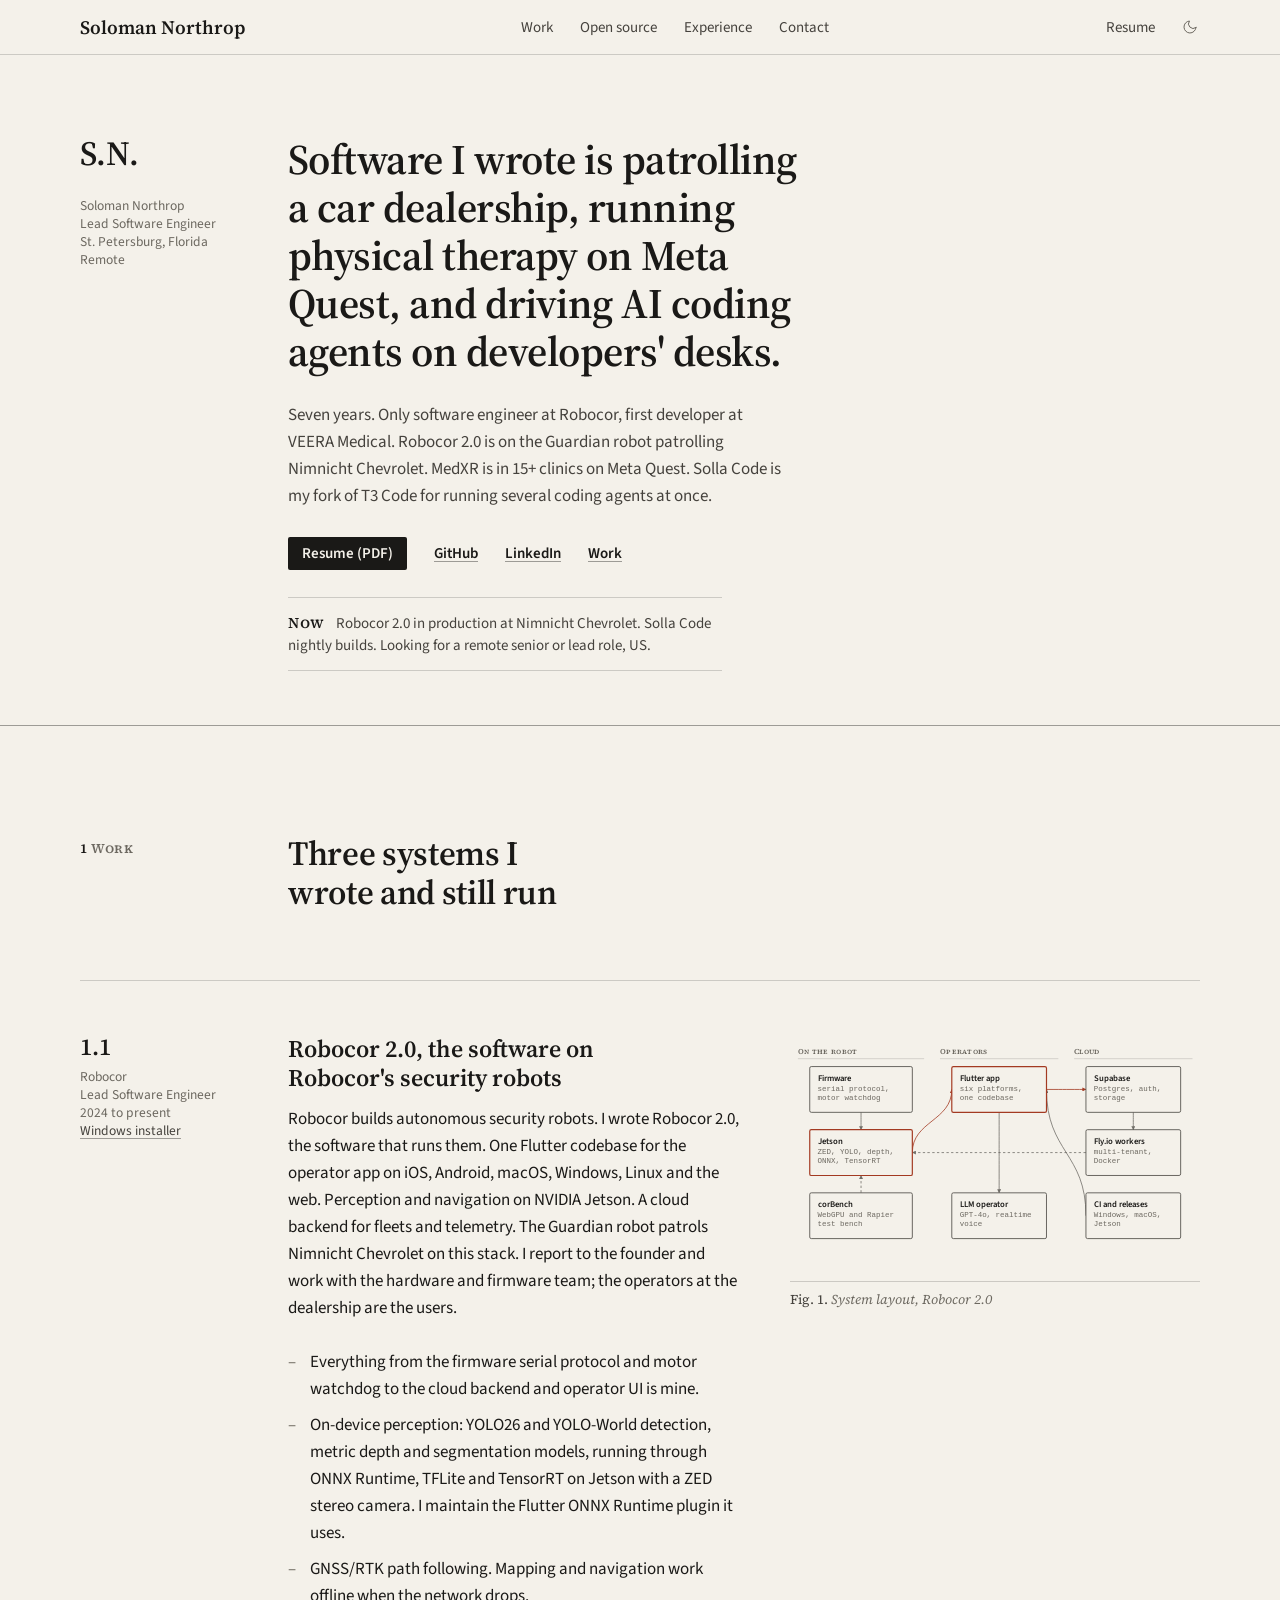
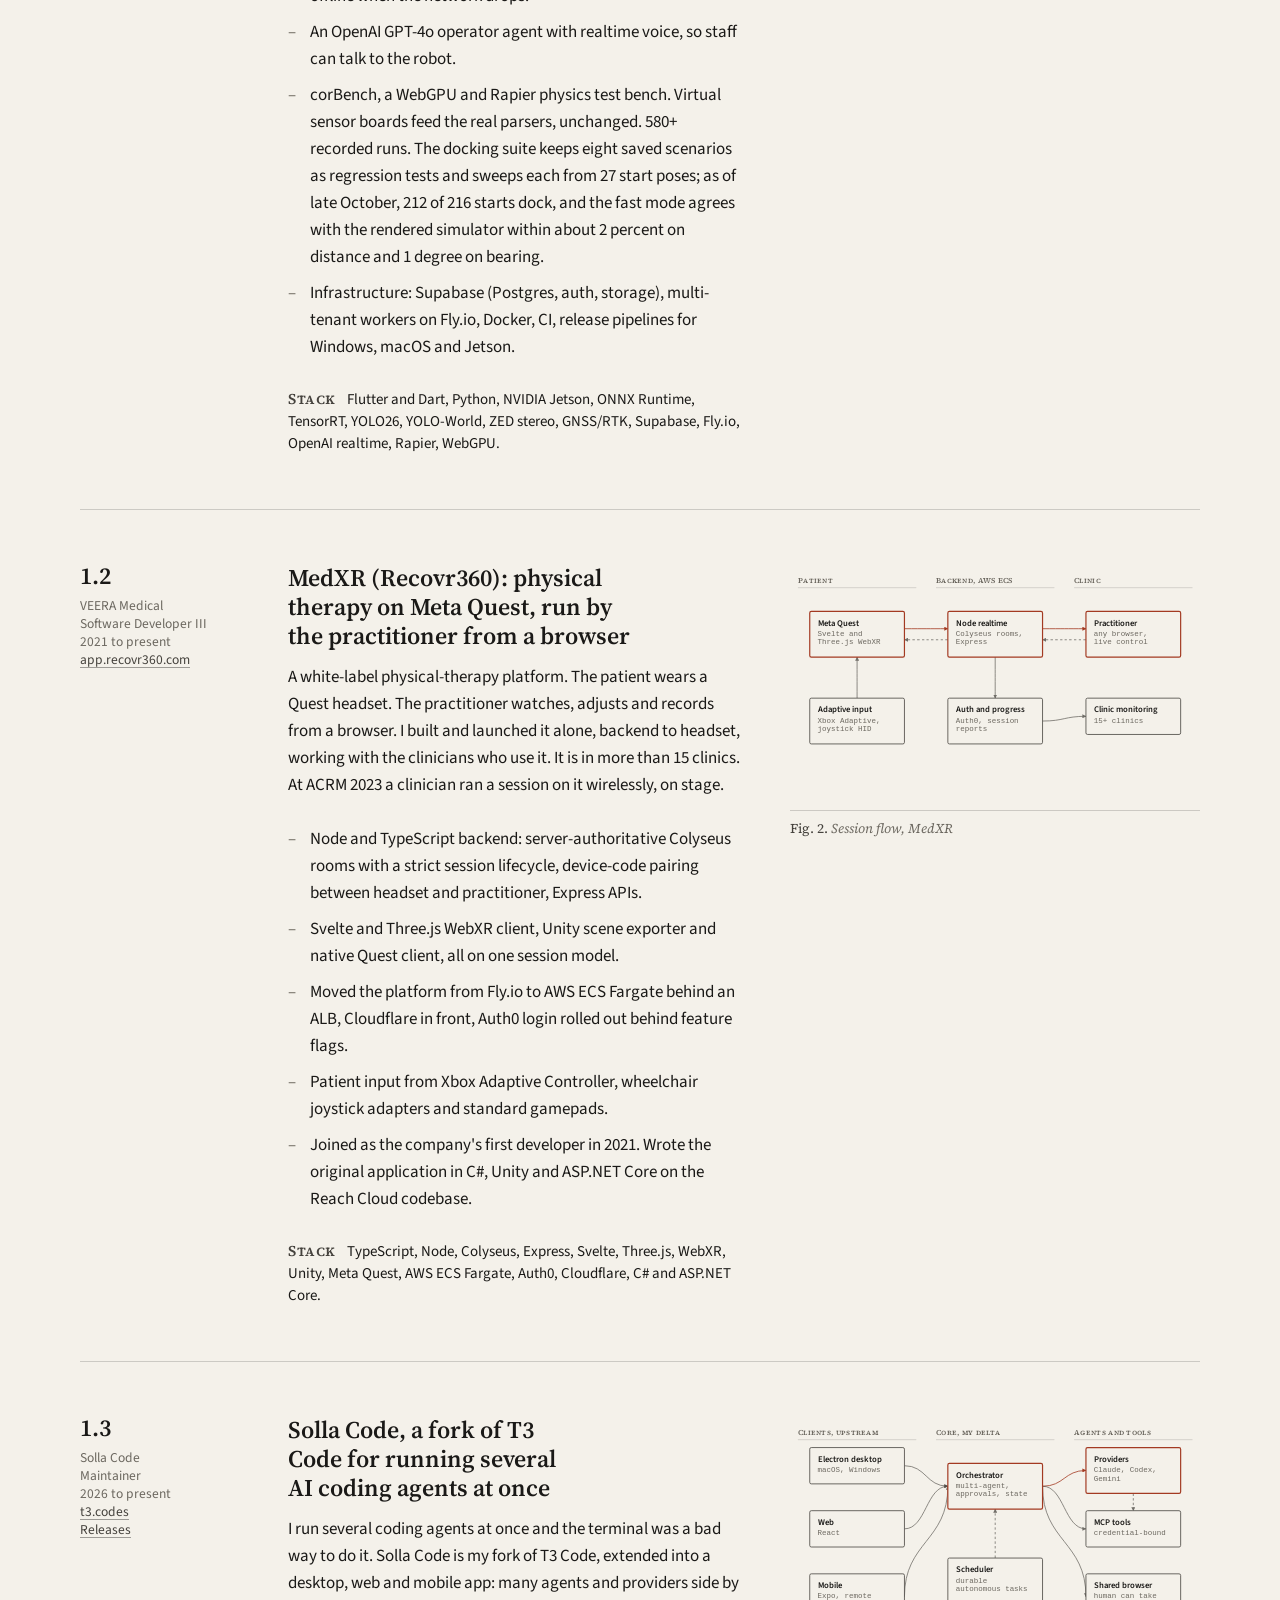
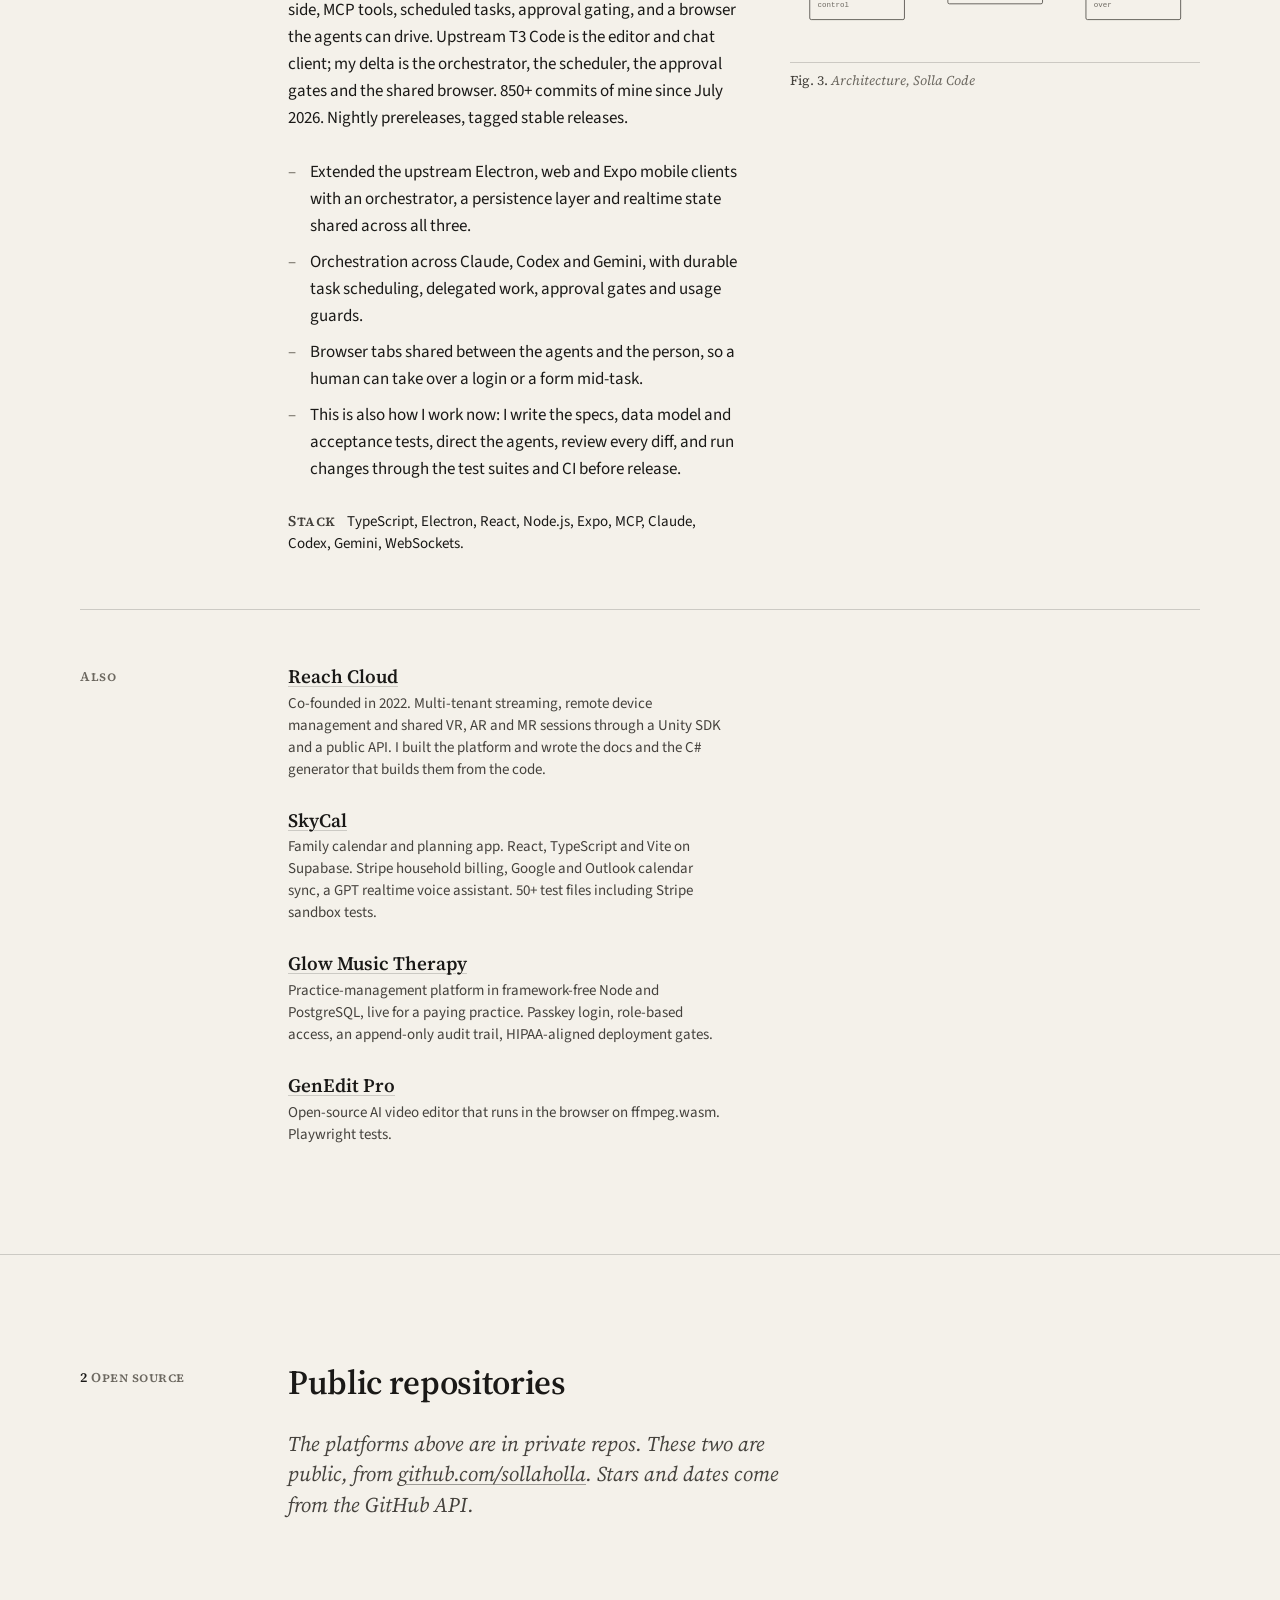
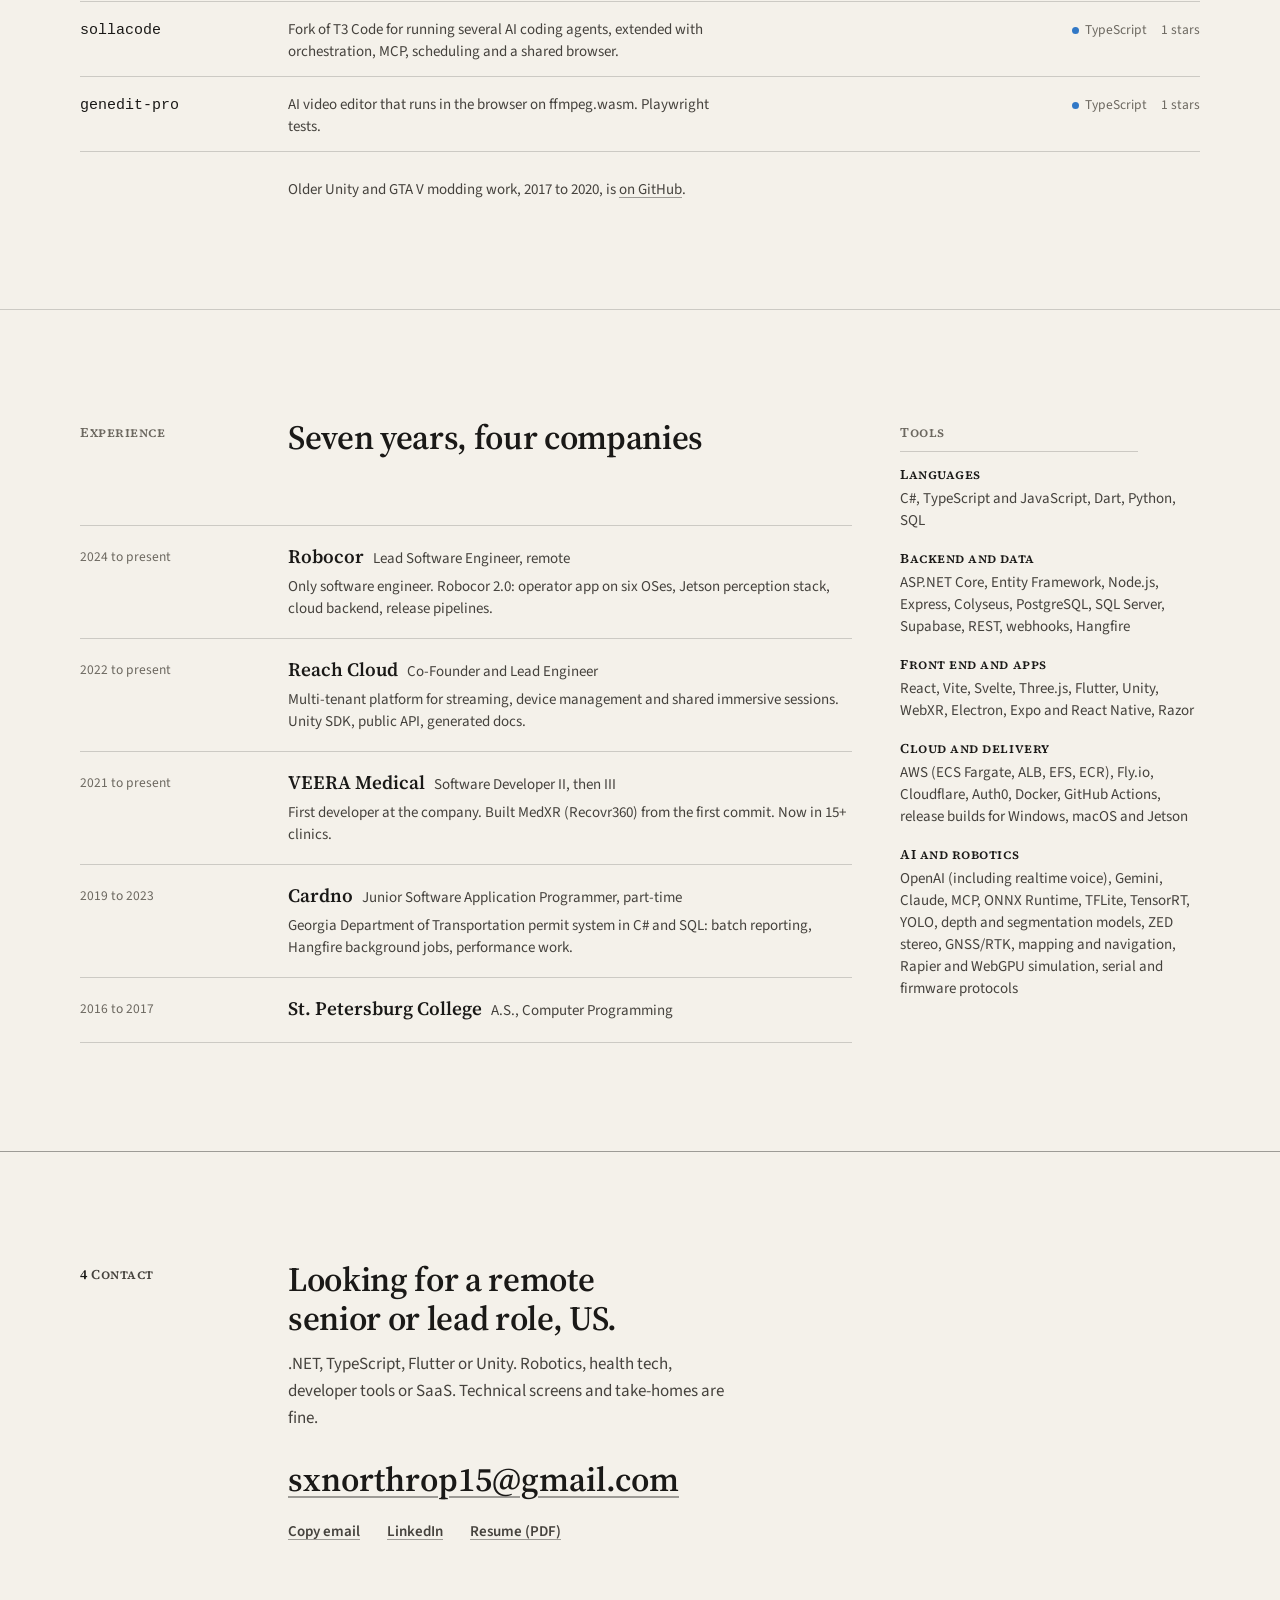
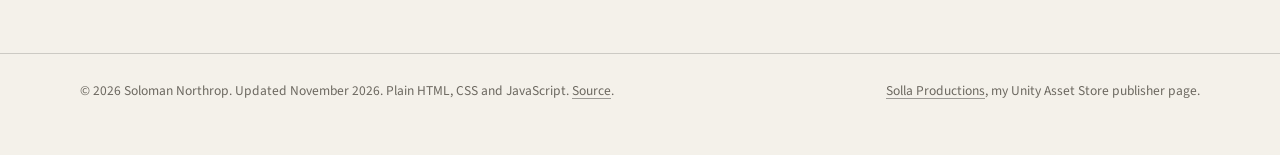
==== commit 0566f62e: "Rebuild portfolio as a paper-and-ink page after four audits Copy rewritten in plain declarative sent" ====
--- a/index.html
+++ b/index.html
@@ -1,14 +1,14 @@
 <!DOCTYPE html>
-<html lang="en" data-theme="dark" class="js">
+<html lang="en" data-theme="light" class="js">
 <head>
   <meta charset="utf-8">
   <meta name="viewport" content="width=device-width, initial-scale=1">
   <title>Soloman Northrop | Lead Software Engineer</title>
-  <meta name="description" content="Soloman Northrop builds complete production software: a robotics control platform running on a commercial security robot, a medical XR platform in 15+ clinics, multi-tenant cloud services and open-source tooling for AI coding agents. Remote, St. Petersburg, Florida.">
+  <meta name="description" content="Soloman Northrop, lead software engineer, St. Petersburg, Florida, remote. Wrote the control software on Robocor's security robots, the MedXR physical therapy platform used in 15+ clinics, the Reach Cloud platform, and Solla Code, a fork of T3 Code for running AI coding agents.">
   <meta name="author" content="Soloman Northrop">
-  <meta name="color-scheme" content="dark light">
-  <meta name="theme-color" content="#0a0b0f" media="(prefers-color-scheme: dark)">
-  <meta name="theme-color" content="#f6f5f1" media="(prefers-color-scheme: light)">
+  <meta name="color-scheme" content="light dark">
+  <meta name="theme-color" content="#f4f1ea" media="(prefers-color-scheme: light)">
+  <meta name="theme-color" content="#1c1b19" media="(prefers-color-scheme: dark)">
   <link rel="canonical" href="https://sollaholla.github.io/">
   <link rel="icon" href="assets/favicon.svg" type="image/svg+xml">
   <link rel="apple-touch-icon" href="assets/apple-touch-icon.png">
@@ -17,19 +17,19 @@
   <meta property="og:type" content="website">
   <meta property="og:url" content="https://sollaholla.github.io/">
   <meta property="og:title" content="Soloman Northrop | Lead Software Engineer">
-  <meta property="og:description" content="Robots, medical XR, cloud platforms and AI agent tooling. Seven years as the one engineer who ships front end, back end and everything between.">
+  <meta property="og:description" content="Software engineer, St. Petersburg, Florida, remote. Robocor security robot control software, MedXR physical therapy on Meta Quest, Reach Cloud, Solla Code.">
   <meta property="og:image" content="https://sollaholla.github.io/assets/og.png">
   <meta property="og:image:width" content="1200">
   <meta property="og:image:height" content="630">
   <meta name="twitter:card" content="summary_large_image">
   <meta name="twitter:title" content="Soloman Northrop | Lead Software Engineer">
-  <meta name="twitter:description" content="Robots, medical XR, cloud platforms and AI agent tooling. Seven years as the one engineer who ships the whole product.">
+  <meta name="twitter:description" content="Software engineer, St. Petersburg, Florida, remote. Robocor security robot control software, MedXR physical therapy on Meta Quest, Reach Cloud, Solla Code.">
   <meta name="twitter:image" content="https://sollaholla.github.io/assets/og.png">
 
-  <script>try{var t=new URLSearchParams(location.search).get("theme")||localStorage.getItem("theme")||(matchMedia("(prefers-color-scheme: light)").matches?"light":"dark");document.documentElement.dataset.theme=t;}catch(e){}</script>
+  <script>try{var t=new URLSearchParams(location.search).get("theme")||localStorage.getItem("theme")||(matchMedia("(prefers-color-scheme: dark)").matches?"dark":"light");document.documentElement.dataset.theme=t;}catch(e){}</script>
   <link rel="preconnect" href="https://fonts.googleapis.com">
   <link rel="preconnect" href="https://fonts.gstatic.com" crossorigin>
-  <link rel="stylesheet" href="https://fonts.googleapis.com/css2?family=Inter+Tight:wght@500;700;800&family=Inter:wght@400;500;600&family=JetBrains+Mono:wght@400&display=swap">
+  <link rel="stylesheet" href="https://fonts.googleapis.com/css2?family=Source+Serif+4:ital,opsz,wght@0,8..60,400;0,8..60,600;1,8..60,400&family=Source+Sans+3:wght@400;600&display=swap">
   <link rel="stylesheet" href="styles.css">
 
   <script type="application/ld+json">
@@ -51,25 +51,20 @@
   </script>
 </head>
 <body>
-  <a class="skip" href="#work">Skip to the work</a>
-  <div class="progress" aria-hidden="true"><span id="progress-bar"></span></div>
+  <a class="skip" href="#work">Skip to work</a>
 
   <header class="nav" id="top">
     <div class="wrap nav-inner">
-      <a class="logo" href="#top" aria-label="Soloman Northrop, home">
-        <span class="logo-mark" aria-hidden="true">SN</span>
-        <span class="logo-text">Soloman Northrop</span>
-      </a>
+      <a class="logo" href="#top">Soloman Northrop</a>
       <nav aria-label="Sections">
         <a href="#work">Work</a>
-        <a href="#approach">Approach</a>
         <a href="#open-source">Open source</a>
         <a href="#experience">Experience</a>
         <a href="#contact">Contact</a>
       </nav>
       <div class="nav-actions">
-        <a class="btn btn-ghost btn-sm" href="resume/Soloman_Northrop_Resume.pdf" target="_blank" rel="noopener">Resume</a>
-        <button class="theme" id="theme-toggle" type="button" aria-label="Toggle light theme" aria-pressed="false">
+        <a class="nav-link" href="resume/Soloman_Northrop_Resume.pdf" target="_blank" rel="noopener">Resume</a>
+        <button class="theme" id="theme-toggle" type="button" aria-label="Toggle dark theme" aria-pressed="false">
           <svg class="icon-sun" viewBox="0 0 24 24" aria-hidden="true"><circle cx="12" cy="12" r="4"/><path d="M12 2v2M12 20v2M4.9 4.9l1.4 1.4M17.7 17.7l1.4 1.4M2 12h2M20 12h2M4.9 19.1l1.4-1.4M17.7 6.3l1.4-1.4"/></svg>
           <svg class="icon-moon" viewBox="0 0 24 24" aria-hidden="true"><path d="M21 12.8A9 9 0 1 1 11.2 3a7 7 0 0 0 9.8 9.8z"/></svg>
         </button>
@@ -79,50 +74,43 @@
 
   <main>
     <section class="hero" aria-labelledby="hero-title">
-      <canvas id="field" class="field" aria-hidden="true"></canvas>
       <div class="wrap hero-inner">
-        <p class="eyebrow reveal"><span class="dot" aria-hidden="true"></span>Soloman Northrop &middot; Lead Software Engineer &middot; St. Petersburg, FL &middot; Remote</p>
-        <h1 id="hero-title" class="reveal">I build the whole product.<br><span class="muted">Robots, medical XR, cloud platforms, AI tooling.</span></h1>
-        <p class="lede reveal">Seven years as the one engineer who ships the firmware protocol, the backend, the app and the release pipeline. Software I wrote runs on a security robot patrolling a car dealership, in physical-therapy clinics on Meta Quest, and on the desks of developers who run AI coding agents all day.</p>
-        <div class="cta reveal">
-          <a class="btn btn-primary" href="#work">See the work</a>
-          <a class="btn btn-ghost" href="https://github.com/sollaholla" target="_blank" rel="noopener">GitHub</a>
-          <a class="btn btn-ghost" href="https://www.linkedin.com/in/soloman-northrop-376420129" target="_blank" rel="noopener">LinkedIn</a>
-        </div>
-        <dl class="stats reveal">
-          <div><dt>Years shipping production code</dt><dd>7</dd></div>
-          <div><dt>Products shipped as the only engineer</dt><dd>5</dd></div>
-          <div><dt>Clinics running MedXR</dt><dd>15+</dd></div>
-          <div><dt>OS targets from one Flutter codebase</dt><dd>6</dd></div>
-        </dl>
-        <p class="live reveal" id="live" aria-live="polite"></p>
+        <p class="margin-note reveal"><span class="monogram" aria-hidden="true">S.N.</span><span>Soloman Northrop</span><span>Lead Software Engineer</span><span>St. Petersburg, Florida</span><span>Remote</span></p>
+        <div class="hero-copy">
+          <h1 id="hero-title" class="reveal">Software I wrote is patrolling a car dealership, running physical therapy on Meta Quest, and driving AI coding agents on developers' desks.</h1>
+          <p class="lede reveal">Seven years. Only software engineer at Robocor, first developer at VEERA Medical. Robocor 2.0 is on the Guardian robot patrolling Nimnicht Chevrolet. MedXR is in 15+ clinics on Meta Quest. Solla Code is my fork of T3 Code for running several coding agents at once.</p>
+          <p class="links reveal">
+            <a class="primary" href="resume/Soloman_Northrop_Resume.pdf" target="_blank" rel="noopener">Resume (PDF)</a>
+            <a href="https://github.com/sollaholla" target="_blank" rel="noopener">GitHub</a>
+            <a href="https://www.linkedin.com/in/soloman-northrop-376420129" target="_blank" rel="noopener">LinkedIn</a>
+            <a href="#work">Work</a>
+          </p>
+          <p class="now reveal"><b>Now</b> Robocor 2.0 in production at Nimnicht Chevrolet. Solla Code nightly builds. Looking for a remote senior or lead role, US.<span class="live" id="live"></span></p>
+        </div>
       </div>
     </section>
 
     <section class="section" id="work" aria-labelledby="work-title">
       <div class="wrap">
         <div class="section-head reveal">
-          <p class="kicker">Selected work</p>
-          <h2 id="work-title">Five systems, each one owned end to end</h2>
-          <p class="section-intro">Every project below has the same shape: a real customer, a hard constraint, and one engineer responsible for everything from the data model to the release build. The diagrams are the actual architectures, drawn from the code.</p>
+          <p class="kicker">Work</p>
+          <h2 id="work-title">Three systems I wrote and still run</h2>
         </div>
 
         <article class="case reveal" id="robocor">
+          <p class="case-meta"><span>Robocor</span><span>Lead Software Engineer</span><span>2024 to present</span><span><a href="https://github.com/sollaholla/robocor-releases" target="_blank" rel="noopener">Windows installer</a></span></p>
           <div class="case-body">
-            <p class="case-meta"><span class="num">01</span> Robocor &middot; Lead Software Engineer &middot; 2024 to present</p>
-            <h3>The control platform behind a security robot on patrol today</h3>
-            <p>Robocor builds autonomous security robots. I designed and wrote Robocor 2.0, the software that drives them: one Flutter codebase for the operator app on iOS, Android, macOS, Windows, Linux and the web, a perception and navigation stack on NVIDIA Jetson, and a cloud backend for fleets and telemetry. The Guardian robot now patrols a live customer site, Nimnicht Chevrolet, on this stack.</p>
+            <h3>Robocor 2.0, the software on Robocor's security robots</h3>
+            <p>Robocor builds autonomous security robots. I wrote Robocor 2.0, the software that runs them. One Flutter codebase for the operator app on iOS, Android, macOS, Windows, Linux and the web. Perception and navigation on NVIDIA Jetson. A cloud backend for fleets and telemetry. The Guardian robot patrols Nimnicht Chevrolet on this stack. I report to the founder and work with the hardware and firmware team; the operators at the dealership are the users.</p>
             <ul class="case-list">
-              <li>Wrote the full chain from the firmware serial protocol and motor watchdog up to the cloud backend and operator UI.</li>
-              <li>Built the on-device perception pipeline: YOLO26 and YOLO-World detection, metric depth and segmentation models running through ONNX Runtime, TFLite and TensorRT on Jetson, fed by a ZED stereo camera. I maintain the Flutter ONNX Runtime plugin it runs on.</li>
-              <li>GNSS/RTK path following and offline mapping and navigation that keep working when the network does not.</li>
-              <li>An OpenAI GPT-4o operator agent with realtime voice, so staff can talk to the robot in plain language.</li>
-              <li>Created corBench, a WebGPU and Rapier physics test bench where virtual sensor boards drive the real parsers unchanged. 580+ recorded runs to reproduce field failures and validate navigation changes before they reach hardware.</li>
-              <li>Own the infrastructure: Supabase (Postgres, auth, storage), multi-tenant workers on Fly.io, Docker, CI and release pipelines for Windows, macOS and Jetson.</li>
+              <li>Everything from the firmware serial protocol and motor watchdog to the cloud backend and operator UI is mine.</li>
+              <li>On-device perception: YOLO26 and YOLO-World detection, metric depth and segmentation models, running through ONNX Runtime, TFLite and TensorRT on Jetson with a ZED stereo camera. I maintain the Flutter ONNX Runtime plugin it uses.</li>
+              <li>GNSS/RTK path following. Mapping and navigation work offline when the network drops.</li>
+              <li>An OpenAI GPT-4o operator agent with realtime voice, so staff can talk to the robot.</li>
+              <li>corBench, a WebGPU and Rapier physics test bench. Virtual sensor boards feed the real parsers, unchanged. 580+ recorded runs. The docking suite keeps eight saved scenarios as regression tests and sweeps each from 27 start poses; as of late October, 212 of 216 starts dock, and the fast mode agrees with the rendered simulator within about 2 percent on distance and 1 degree on bearing.</li>
+              <li>Infrastructure: Supabase (Postgres, auth, storage), multi-tenant workers on Fly.io, Docker, CI, release pipelines for Windows, macOS and Jetson.</li>
             </ul>
-            <ul class="chips" aria-label="Technologies">
-              <li>Flutter / Dart</li><li>Python</li><li>NVIDIA Jetson</li><li>ONNX Runtime / TensorRT</li><li>YOLO26 / YOLO-World</li><li>ZED stereo</li><li>GNSS / RTK</li><li>Supabase</li><li>Fly.io</li><li>OpenAI realtime</li><li>Rapier / WebGPU</li>
-            </ul>
+            <p class="stack"><b>Stack</b> Flutter and Dart, Python, NVIDIA Jetson, ONNX Runtime, TensorRT, YOLO26, YOLO-World, ZED stereo, GNSS/RTK, Supabase, Fly.io, OpenAI realtime, Rapier, WebGPU.</p>
           </div>
           <figure class="case-figure" data-diagram="robocor">
             <figcaption>System layout, Robocor 2.0</figcaption>
@@ -130,20 +118,18 @@
         </article>
 
         <article class="case reveal" id="medxr">
+          <p class="case-meta"><span>VEERA Medical</span><span>Software Developer III</span><span>2021 to present</span><span><a href="https://app.recovr360.com" target="_blank" rel="noopener">app.recovr360.com</a></span></p>
           <div class="case-body">
-            <p class="case-meta"><span class="num">02</span> VEERA Medical &middot; Software Developer III &middot; 2021 to present</p>
-            <h3>MedXR (Recovr360): physical therapy on a Meta Quest, supervised from a browser</h3>
-            <p>A white-label physical-therapy platform. The patient wears a Quest headset; the practitioner watches, adjusts and records from any browser. I built and launched it alone, backend to headset, and it is now used in more than 15 clinics. We demonstrated it live at ACRM 2023 with a practicing clinician running the session wirelessly on stage.</p>
+            <h3>MedXR (Recovr360): physical therapy on Meta Quest, run by the practitioner from a browser</h3>
+            <p>A white-label physical-therapy platform. The patient wears a Quest headset. The practitioner watches, adjusts and records from a browser. I built and launched it alone, backend to headset, working with the clinicians who use it. It is in more than 15 clinics. At ACRM 2023 a clinician ran a session on it wirelessly, on stage.</p>
             <ul class="case-list">
-              <li>Node and TypeScript real-time backend: server-authoritative Colyseus rooms with a strict session lifecycle, device-code pairing of headset and practitioner, Express APIs.</li>
-              <li>Svelte and Three.js WebXR client, a Unity scene exporter and a native Quest client that share one session model.</li>
-              <li>Migrated the whole platform from Fly.io to AWS ECS Fargate behind an ALB, with Cloudflare in front and Auth0 login rolled out behind feature flags.</li>
-              <li>Accessible patient input: Xbox Adaptive Controller, wheelchair joystick adapters and standard gamepads.</li>
-              <li>Started as the company's first developer in 2021 and wrote the original application in C#, Unity and ASP.NET Core on the Reach Cloud codebase.</li>
+              <li>Node and TypeScript backend: server-authoritative Colyseus rooms with a strict session lifecycle, device-code pairing between headset and practitioner, Express APIs.</li>
+              <li>Svelte and Three.js WebXR client, Unity scene exporter and native Quest client, all on one session model.</li>
+              <li>Moved the platform from Fly.io to AWS ECS Fargate behind an ALB, Cloudflare in front, Auth0 login rolled out behind feature flags.</li>
+              <li>Patient input from Xbox Adaptive Controller, wheelchair joystick adapters and standard gamepads.</li>
+              <li>Joined as the company's first developer in 2021. Wrote the original application in C#, Unity and ASP.NET Core on the Reach Cloud codebase.</li>
             </ul>
-            <ul class="chips" aria-label="Technologies">
-              <li>TypeScript / Node</li><li>Colyseus</li><li>Svelte</li><li>Three.js</li><li>WebXR</li><li>Unity</li><li>Meta Quest</li><li>AWS ECS Fargate</li><li>Auth0</li><li>Cloudflare</li><li>C# / ASP.NET Core</li>
-            </ul>
+            <p class="stack"><b>Stack</b> TypeScript, Node, Colyseus, Express, Svelte, Three.js, WebXR, Unity, Meta Quest, AWS ECS Fargate, Auth0, Cloudflare, C# and ASP.NET Core.</p>
           </div>
           <figure class="case-figure" data-diagram="medxr">
             <figcaption>Session flow, MedXR</figcaption>
@@ -151,91 +137,35 @@
         </article>
 
         <article class="case reveal" id="sollacode">
+          <p class="case-meta"><span>Solla Code</span><span>Maintainer</span><span>2026 to present</span><span><a href="https://t3.codes" target="_blank" rel="noopener">t3.codes</a></span><span><a href="https://github.com/sollaholla/sollacode/releases" target="_blank" rel="noopener">Releases</a></span></p>
           <div class="case-body">
-            <p class="case-meta"><span class="num">03</span> Solla Code &middot; Maintainer &middot; 2026 to present &middot; <a href="https://t3.codes" target="_blank" rel="noopener">t3.codes</a></p>
-            <h3>An open-source control surface for AI coding agents</h3>
-            <p>I run several AI coding agents at once, and the terminal was the wrong tool for it. Solla Code is my independently maintained fork of T3 Code, extended into a desktop, web and mobile app for orchestrating them: many agents and providers side by side, MCP tools, scheduled autonomous tasks, approval gating, and a browser automation surface the agents can drive. 850+ commits of my own since July 2026, with nightly prereleases and tagged stable releases.</p>
+            <h3>Solla Code, a fork of T3 Code for running several AI coding agents at once</h3>
+            <p>I run several coding agents at once and the terminal was a bad way to do it. Solla Code is my fork of T3 Code, extended into a desktop, web and mobile app: many agents and providers side by side, MCP tools, scheduled tasks, approval gating, and a browser the agents can drive. Upstream T3 Code is the editor and chat client; my delta is the orchestrator, the scheduler, the approval gates and the shared browser. 850+ commits of mine since July 2026. Nightly prereleases, tagged stable releases.</p>
             <ul class="case-list">
-              <li>Extended the upstream Electron, web and Expo mobile clients with an orchestrator, persistence layer and realtime state shared across all three.</li>
-              <li>Multi-agent orchestration across Claude, Codex and Gemini backends, with durable task scheduling, delegated work, approval gates and usage guards.</li>
-              <li>Collaborative browser tabs that agents and the person share, so the human can take over a login or a form mid-task.</li>
+              <li>Extended the upstream Electron, web and Expo mobile clients with an orchestrator, a persistence layer and realtime state shared across all three.</li>
+              <li>Orchestration across Claude, Codex and Gemini, with durable task scheduling, delegated work, approval gates and usage guards.</li>
+              <li>Browser tabs shared between the agents and the person, so a human can take over a login or a form mid-task.</li>
+              <li>This is also how I work now: I write the specs, data model and acceptance tests, direct the agents, review every diff, and run changes through the test suites and CI before release.</li>
             </ul>
-            <ul class="chips" aria-label="Technologies">
-              <li>TypeScript</li><li>Electron</li><li>React</li><li>Node.js</li><li>MCP</li><li>Claude / Codex / Gemini</li><li>WebSockets</li>
-            </ul>
+            <p class="stack"><b>Stack</b> TypeScript, Electron, React, Node.js, Expo, MCP, Claude, Codex, Gemini, WebSockets.</p>
           </div>
           <figure class="case-figure" data-diagram="sollacode">
             <figcaption>Architecture, Solla Code</figcaption>
           </figure>
         </article>
 
-        <article class="case reveal" id="reach">
-          <div class="case-body">
-            <p class="case-meta"><span class="num">04</span> Reach Cloud &middot; Co-Founder and Lead Engineer &middot; 2022 to present</p>
-            <h3>A multi-tenant cloud for streaming and shared VR, AR and MR sessions</h3>
-            <p>Reach Cloud gives developers streaming, remote device management and cross-platform multiplayer for immersive apps, through a Unity SDK and a public API. I co-founded it, set the engineering roadmap and built the platform, then wrote the developer documentation and the C# generator that produces it from the code.</p>
-            <ul class="case-list">
-              <li>Tenant isolation, session brokering and device fleet management behind one API.</li>
-              <li>Unity SDK that works the same on headset, desktop and mobile builds.</li>
-              <li>Docs generated from source so the reference never drifts from the SDK.</li>
-            </ul>
-            <ul class="chips" aria-label="Technologies">
-              <li>C#</li><li>Unity SDK</li><li>Multi-tenant APIs</li><li>Streaming</li><li>Device management</li><li>Docs generation</li>
-            </ul>
-          </div>
-          <figure class="case-figure" data-diagram="reach">
-            <figcaption>Platform layers, Reach Cloud</figcaption>
-          </figure>
-        </article>
-
-        <article class="case reveal" id="skycal">
-          <div class="case-body">
-            <p class="case-meta"><span class="num">05</span> SkyCal and other products &middot; Founder &middot; 2025 to present &middot; <a href="https://skycalapp.com" target="_blank" rel="noopener">skycalapp.com</a></p>
-            <h3>Small SaaS products, shipped and billed</h3>
-            <p>SkyCal is a family calendar and planning app in React, TypeScript and Vite on Supabase, with Stripe household billing, Google and Outlook calendar sync and a GPT realtime voice assistant. Alongside it: Glow Music Therapy, a practice-management platform in framework-free Node and PostgreSQL that is live for a paying practice; and GenEdit Pro, an open-source browser-first AI video editor on ffmpeg.wasm.</p>
-            <ul class="case-list">
-              <li>Stripe subscriptions, webhooks and customer portal wired end to end, with 50+ test files including Stripe sandbox tests.</li>
-              <li>Two-way sync with Google Calendar and Outlook through Microsoft Graph, with conflict handling.</li>
-              <li>Passkey login, role-based access, an append-only audit trail and HIPAA-aligned deployment gates for a practice that handles family and health data.</li>
-            </ul>
-            <ul class="chips" aria-label="Technologies">
-              <li>React</li><li>TypeScript</li><li>Vite</li><li>Supabase</li><li>Stripe</li><li>Google Calendar API</li><li>Microsoft Graph</li><li>OpenAI realtime</li><li>Node.js</li><li>PostgreSQL</li><li>WebAuthn</li><li>ffmpeg.wasm</li>
-            </ul>
-          </div>
-          <figure class="case-figure" data-diagram="skycal">
-            <figcaption>Services, SkyCal</figcaption>
-          </figure>
-        </article>
-      </div>
-    </section>
-
-    <section class="section section-alt" id="approach" aria-labelledby="approach-title">
-      <div class="wrap">
-        <div class="section-head reveal">
-          <p class="kicker">How I work</p>
-          <h2 id="approach-title">Four rules I work by</h2>
-        </div>
-        <div class="principles">
-          <div class="principle reveal">
-            <span class="p-num">1</span>
-            <h3>Ship the whole thing</h3>
-            <p>A feature is not done when the API returns 200. It is done when the installer runs, the operator understands the screen, and the log tells you why it broke at 2 AM. I take responsibility for all of it.</p>
-          </div>
-          <div class="principle reveal">
-            <span class="p-num">2</span>
-            <h3>Simulate before you bolt it on</h3>
-            <p>On Robocor I built a physics test bench because a bad navigation change costs a day of hardware time and a bruised robot. A failing test in simulation costs ten seconds. Cheap failures first.</p>
-          </div>
-          <div class="principle reveal">
-            <span class="p-num">3</span>
-            <h3>Boring infrastructure, interesting product</h3>
-            <p>Postgres, Docker, a managed host and CI you can read in one sitting. The novelty budget goes to the thing the customer sees, not the deploy script.</p>
-          </div>
-          <div class="principle reveal">
-            <span class="p-num">4</span>
-            <h3>Use AI agents like a lead uses a team</h3>
-            <p>I run coding agents daily and built my own tooling to manage them. They are fast and they are wrong in predictable ways. The job is architecture, review and judgment. That is where I spend my time.</p>
-          </div>
+        <div class="also reveal">
+          <p class="kicker">Also</p>
+          <dl class="also-list">
+            <dt><a href="https://reachcloud.org" target="_blank" rel="noopener">Reach Cloud</a></dt>
+            <dd>Co-founded in 2022. Multi-tenant streaming, remote device management and shared VR, AR and MR sessions through a Unity SDK and a public API. I built the platform and wrote the docs and the C# generator that builds them from the code.</dd>
+            <dt><a href="https://skycalapp.com" target="_blank" rel="noopener">SkyCal</a></dt>
+            <dd>Family calendar and planning app. React, TypeScript and Vite on Supabase. Stripe household billing, Google and Outlook calendar sync, a GPT realtime voice assistant. 50+ test files including Stripe sandbox tests.</dd>
+            <dt><a href="https://glowmt.com" target="_blank" rel="noopener">Glow Music Therapy</a></dt>
+            <dd>Practice-management platform in framework-free Node and PostgreSQL, live for a paying practice. Passkey login, role-based access, an append-only audit trail, HIPAA-aligned deployment gates.</dd>
+            <dt><a href="https://github.com/sollaholla/genedit-pro" target="_blank" rel="noopener">GenEdit Pro</a></dt>
+            <dd>Open-source AI video editor that runs in the browser on ffmpeg.wasm. Playwright tests.</dd>
+          </dl>
         </div>
       </div>
     </section>
@@ -244,25 +174,26 @@
       <div class="wrap">
         <div class="section-head reveal">
           <p class="kicker">Open source</p>
-          <h2 id="oss-title">Code you can read</h2>
-          <p class="section-intro">The platforms above live in private repos. These are public, from <a href="https://github.com/sollaholla" target="_blank" rel="noopener">github.com/sollaholla</a>: current tooling first, then older Unity and modding work. Stars and dates load live.</p>
+          <h2 id="oss-title">Public repositories</h2>
+          <p class="section-intro">The platforms above are in private repos. These two are public, from <a href="https://github.com/sollaholla" target="_blank" rel="noopener">github.com/sollaholla</a>. Stars and dates come from the GitHub API.</p>
         </div>
         <div class="repos reveal" id="repos" aria-live="polite"></div>
-      </div>
-    </section>
-
-    <section class="section section-alt" id="experience" aria-labelledby="exp-title">
+        <p class="older reveal">Older Unity and GTA V modding work, 2017 to 2020, is <a href="https://github.com/sollaholla?tab=repositories&sort=stargazers" target="_blank" rel="noopener">on GitHub</a>.</p>
+      </div>
+    </section>
+
+    <section class="section" id="experience" aria-labelledby="exp-title">
       <div class="wrap two-col">
         <div>
           <div class="section-head reveal">
             <p class="kicker">Experience</p>
-            <h2 id="exp-title">Seven years, four companies, one habit: own the stack</h2>
+            <h2 id="exp-title">Seven years, four companies</h2>
           </div>
           <ol class="timeline reveal">
             <li>
               <span class="tl-when">2024 to present</span>
               <div><strong>Robocor</strong> <span class="tl-role">Lead Software Engineer, remote</span>
-              <p>Only software engineer. Robocor 2.0 control platform, perception stack, cloud backend, release builds for six targets.</p></div>
+              <p>Only software engineer. Robocor 2.0: operator app on six OSes, Jetson perception stack, cloud backend, release pipelines.</p></div>
             </li>
             <li>
               <span class="tl-when">2022 to present</span>
@@ -272,7 +203,7 @@
             <li>
               <span class="tl-when">2021 to present</span>
               <div><strong>VEERA Medical</strong> <span class="tl-role">Software Developer II, then III</span>
-              <p>First developer at the company. Built MedXR (Recovr360) from the first commit to 15+ clinics.</p></div>
+              <p>First developer at the company. Built MedXR (Recovr360) from the first commit. Now in 15+ clinics.</p></div>
             </li>
             <li>
               <span class="tl-when">2019 to 2023</span>
@@ -286,30 +217,30 @@
           </ol>
         </div>
         <aside class="skills reveal" aria-labelledby="skills-title">
-          <h3 id="skills-title" class="kicker">Toolbox</h3>
+          <h3 id="skills-title">Tools</h3>
           <dl>
             <dt>Languages</dt><dd>C#, TypeScript and JavaScript, Dart, Python, SQL</dd>
-            <dt>Backend and data</dt><dd>ASP.NET Core, Entity Framework, Node.js, Express, Colyseus, PostgreSQL, SQL Server, Supabase, REST, webhooks, multi-tenant design, Hangfire</dd>
+            <dt>Backend and data</dt><dd>ASP.NET Core, Entity Framework, Node.js, Express, Colyseus, PostgreSQL, SQL Server, Supabase, REST, webhooks, Hangfire</dd>
             <dt>Front end and apps</dt><dd>React, Vite, Svelte, Three.js, Flutter, Unity, WebXR, Electron, Expo and React Native, Razor</dd>
-            <dt>Cloud and delivery</dt><dd>AWS (ECS Fargate, ALB, EFS, ECR), Fly.io, Cloudflare, Auth0, Docker, GitHub Actions, CI with automated tests, multi-platform release engineering</dd>
-            <dt>AI and robotics</dt><dd>LLM integration (OpenAI including realtime voice, Gemini, Claude), agent orchestration and MCP, on-device inference (ONNX Runtime, TFLite, TensorRT), YOLO, depth and segmentation deployment, ZED stereo vision, GNSS/RTK, mapping and navigation, Rapier and WebGPU simulation, serial and firmware protocols</dd>
+            <dt>Cloud and delivery</dt><dd>AWS (ECS Fargate, ALB, EFS, ECR), Fly.io, Cloudflare, Auth0, Docker, GitHub Actions, release builds for Windows, macOS and Jetson</dd>
+            <dt>AI and robotics</dt><dd>OpenAI (including realtime voice), Gemini, Claude, MCP, ONNX Runtime, TFLite, TensorRT, YOLO, depth and segmentation models, ZED stereo, GNSS/RTK, mapping and navigation, Rapier and WebGPU simulation, serial and firmware protocols</dd>
           </dl>
         </aside>
       </div>
     </section>
 
     <section class="section contact" id="contact" aria-labelledby="contact-title">
-      <div class="wrap">
-        <div class="contact-card reveal">
-          <p class="kicker"><span class="dot" aria-hidden="true"></span>Open to remote senior and lead roles, US</p>
-          <h2 id="contact-title">Need one engineer who can carry the whole product? Let's talk.</h2>
-          <p>.NET, TypeScript, Flutter or Unity teams. Robotics, health tech, developer tools or SaaS. I am happy to do a technical screen or a take-home.</p>
-          <div class="cta">
-            <a class="btn btn-primary" href="mailto:sxnorthrop15@gmail.com">sxnorthrop15@gmail.com</a>
-            <button class="btn btn-ghost" type="button" id="copy-email" data-email="sxnorthrop15@gmail.com">Copy email</button>
-            <a class="btn btn-ghost" href="https://www.linkedin.com/in/soloman-northrop-376420129" target="_blank" rel="noopener">LinkedIn</a>
-            <a class="btn btn-ghost" href="resume/Soloman_Northrop_Resume.pdf" target="_blank" rel="noopener">Resume (PDF)</a>
-          </div>
+      <div class="wrap contact-inner">
+        <p class="kicker reveal">Contact</p>
+        <div class="reveal">
+          <h2 id="contact-title">Looking for a remote senior or lead role, US.</h2>
+          <p>.NET, TypeScript, Flutter or Unity. Robotics, health tech, developer tools or SaaS. Technical screens and take-homes are fine.</p>
+          <a class="email" href="mailto:sxnorthrop15@gmail.com">sxnorthrop15@gmail.com</a>
+          <p class="links">
+            <button type="button" id="copy-email" data-email="sxnorthrop15@gmail.com">Copy email</button>
+            <a href="https://www.linkedin.com/in/soloman-northrop-376420129" target="_blank" rel="noopener">LinkedIn</a>
+            <a href="resume/Soloman_Northrop_Resume.pdf" target="_blank" rel="noopener">Resume (PDF)</a>
+          </p>
         </div>
       </div>
     </section>
@@ -317,7 +248,7 @@
 
   <footer class="footer">
     <div class="wrap footer-inner">
-      <p>&copy; <span id="year">2026</span> Soloman Northrop. Plain HTML, CSS and JavaScript, no framework. <a href="https://github.com/sollaholla/sollaholla.github.io" target="_blank" rel="noopener">Source</a>.</p>
+      <p>&copy; <span id="year">2026</span> Soloman Northrop. Updated November 2026. Plain HTML, CSS and JavaScript. <a href="https://github.com/sollaholla/sollaholla.github.io" target="_blank" rel="noopener">Source</a>.</p>
       <p><a href="solla-productions/">Solla Productions</a>, my Unity Asset Store publisher page.</p>
     </div>
   </footer>
--- a/styles.css
+++ b/styles.css
@@ -1,378 +1,271 @@
-/* Soloman Northrop, portfolio. Plain CSS, no build step. */
+/* Soloman Northrop. Paper, ink, rules. No cards, no glow. */
 
 :root {
-  --font-display: "Inter Tight", "Inter", ui-sans-serif, system-ui, -apple-system, "Segoe UI", sans-serif;
-  --font-body: "Inter", ui-sans-serif, system-ui, -apple-system, "Segoe UI", sans-serif;
-  --font-mono: "JetBrains Mono", ui-monospace, SFMono-Regular, Menlo, monospace;
-
-  --bg: #0a0b0f;
-  --bg-alt: #101219;
-  --panel: #12141b;
-  --panel-2: #171a22;
-  --ink: #eceae4;
-  --ink-2: #b9b6ae;
-  --muted: #7f7c74;
-  --line: rgba(255, 255, 255, 0.08);
-  --line-2: rgba(255, 255, 255, 0.14);
-  --accent: #ff7a1a;
-  --accent-ink: #0a0b0f;
-  --accent-soft: rgba(255, 122, 26, 0.14);
-  --cool: #6ea8ff;
-  --grid: rgba(255, 255, 255, 0.035);
-  --shadow: 0 30px 80px rgba(0, 0, 0, 0.45);
-  --radius: 14px;
-  --wrap: 1180px;
-  --ease: cubic-bezier(0.22, 1, 0.36, 1);
-}
-
-html[data-theme="light"] {
-  --bg: #f6f5f1;
-  --bg-alt: #efede7;
-  --panel: #ffffff;
-  --panel-2: #f3f1eb;
-  --ink: #15161a;
-  --ink-2: #3f4047;
-  --muted: #74736d;
-  --line: rgba(0, 0, 0, 0.09);
-  --line-2: rgba(0, 0, 0, 0.16);
-  --accent: #c9500a;
-  --accent-ink: #ffffff;
-  --accent-soft: rgba(201, 80, 10, 0.12);
-  --cool: #2d63d8;
-  --grid: rgba(0, 0, 0, 0.045);
-  --shadow: 0 30px 80px rgba(20, 20, 30, 0.12);
+  --font-display: "Source Serif 4", "Iowan Old Style", "Charter", Georgia, serif;
+  --font-body: "Source Sans 3", -apple-system, "Segoe UI", Helvetica, Arial, sans-serif;
+  --font-mono: ui-monospace, "SF Mono", Menlo, Consolas, monospace;
+
+  --bg: #f4f1ea;
+  --ink: #1a1917;
+  --ink-2: #45423d;
+  --muted: #6c6860;
+  --rule: rgba(26, 25, 23, 0.18);
+  --rule-2: rgba(26, 25, 23, 0.40);
+  --accent: #a33a22;
+  --accent-ink: #f4f1ea;
+  --sel: rgba(163, 58, 34, 0.18);
+
+  --s-1: 9px; --s-2: 13.5px; --s-3: 27px; --s-4: 54px; --s-5: 81px; --s-6: 108px;
+  --wrap: 1120px;
+  --margin-col: 160px;
+  --gap: 48px;
+  --radius: 2px;
+}
+html[data-theme="dark"] {
+  --bg: #1c1b19;
+  --ink: #e9e5dc;
+  --ink-2: #bdb7ab;
+  --muted: #8f8a82;
+  --rule: rgba(233, 229, 220, 0.16);
+  --rule-2: rgba(233, 229, 220, 0.34);
+  --accent: #e0866a;
+  --accent-ink: #1c1b19;
+  --sel: rgba(224, 134, 106, 0.22);
 }
 
 * { box-sizing: border-box; }
-html { scroll-behavior: smooth; -webkit-text-size-adjust: 100%; }
+html { font-optical-sizing: auto; -webkit-text-size-adjust: 100%; scroll-behavior: smooth; }
 @media (prefers-reduced-motion: reduce) { html { scroll-behavior: auto; } }
-
 body {
   margin: 0;
+  font: 400 17px/27px var(--font-body);
   background: var(--bg);
   color: var(--ink);
-  font-family: var(--font-body);
-  font-size: 17px;
-  line-height: 1.6;
   -webkit-font-smoothing: antialiased;
-  text-rendering: optimizeLegibility;
-}
-.ready body { transition: background-color .35s var(--ease), color .35s var(--ease); }
-[id] { scroll-margin-top: 84px; }
-body::before {
-  content: "";
-  position: fixed;
-  inset: 0;
-  pointer-events: none;
-  z-index: 0;
-  background-image:
-    linear-gradient(to right, var(--grid) 1px, transparent 1px),
-    linear-gradient(to bottom, var(--grid) 1px, transparent 1px);
-  background-size: 72px 72px;
-  mask-image: radial-gradient(ellipse at 50% 0%, rgba(0,0,0,.9), transparent 70%);
-  -webkit-mask-image: radial-gradient(ellipse at 50% 0%, rgba(0,0,0,.9), transparent 70%);
-}
-
-a { color: inherit; text-decoration-color: var(--line-2); text-underline-offset: 3px; }
+}
+.ready body { transition: background-color .25s, color .25s; }
+::selection { background: var(--sel); }
+[id] { scroll-margin-top: 27px; }
+
+a { color: inherit; text-decoration: underline; text-decoration-thickness: 1px; text-underline-offset: 3px; text-decoration-color: var(--rule-2); }
 a:hover { text-decoration-color: var(--accent); }
+h1, h2, h3 { font-family: var(--font-display); font-weight: 600; margin: 0 0 var(--s-2); text-wrap: balance; }
+h1 { font-size: clamp(30px, 3.6vw, 42px); line-height: 1.14; letter-spacing: -0.012em; max-width: 30ch; }
+h2 { font-size: 34px; line-height: 1.15; letter-spacing: -0.01em; max-width: 28ch; }
+h3 { font-size: 24px; line-height: 1.2; max-width: 34ch; }
+p { margin: 0 0 var(--s-3); }
+ul, ol, dl { margin: 0; padding: 0; }
 img, svg { max-width: 100%; display: block; }
-h1, h2, h3 { font-family: var(--font-display); letter-spacing: -0.02em; margin: 0; line-height: 1.08; font-weight: 700; text-wrap: balance; }
-h2 { font-size: clamp(30px, 4vw, 46px); }
-h3 { font-size: clamp(22px, 2.4vw, 28px); letter-spacing: -0.015em; }
-p { margin: 0 0 1em; }
-ul, ol { margin: 0; padding: 0; }
-
-.wrap { width: min(var(--wrap), calc(100% - 48px)); margin: 0 auto; position: relative; z-index: 1; }
-@media (max-width: 640px) { .wrap { width: calc(100% - 32px); } }
-
-.skip {
-  position: absolute; left: 12px; top: -60px;
-  background: var(--accent); color: var(--accent-ink);
-  padding: 10px 14px; border-radius: 8px; z-index: 100; font-weight: 600;
-}
+b { font-weight: 600; }
+button { font: inherit; color: inherit; background: none; border: 0; padding: 0; cursor: pointer; }
+
+.wrap { width: min(var(--wrap), calc(100% - 48px)); margin: 0 auto; }
+@media (max-width: 640px) { .wrap { width: calc(100% - 36px); } }
+
+.skip { position: absolute; left: 12px; top: -60px; background: var(--ink); color: var(--bg); padding: 9px 13px; z-index: 100; }
 .skip:focus { top: 12px; }
 
 .kicker {
-  font-family: var(--font-mono);
-  font-size: 12px;
-  letter-spacing: .14em;
-  text-transform: uppercase;
+  font: 600 13.5px/18px var(--font-display);
+  font-variant-caps: small-caps;
+  letter-spacing: .04em;
   color: var(--muted);
-  margin: 0 0 14px;
-  display: flex; align-items: center; gap: 10px;
-}
-.dot {
-  width: 8px; height: 8px; border-radius: 50%;
-  background: var(--accent);
-  box-shadow: 0 0 0 4px var(--accent-soft);
-  display: inline-block;
-}
-.muted { color: var(--muted); }
-
-/* Progress bar */
-.progress { position: fixed; top: 0; left: 0; right: 0; height: 2px; z-index: 60; background: transparent; }
-.progress span { display: block; height: 100%; width: 0; background: var(--accent); transition: width .1s linear; }
+  margin: 0;
+}
+main { counter-reset: sec; }
+.section { counter-increment: sec; }
+.section > .wrap > .section-head .kicker::before,
+.section > .wrap > .two-col .section-head .kicker::before,
+.contact-inner > .kicker::before { content: counter(sec) "  "; color: var(--ink); font-variant-caps: normal; }
 
 /* Nav */
-.nav {
-  position: sticky; top: 0; z-index: 50;
-  backdrop-filter: blur(14px) saturate(140%);
-  -webkit-backdrop-filter: blur(14px) saturate(140%);
-  background: color-mix(in srgb, var(--bg) 72%, transparent);
-  border-bottom: 1px solid var(--line);
-}
-.nav-inner { display: flex; align-items: center; justify-content: space-between; gap: 18px; height: 64px; }
-.logo { display: inline-flex; align-items: center; gap: 10px; text-decoration: none; font-weight: 600; letter-spacing: -0.01em; }
-.logo-mark {
-  width: 32px; height: 32px; border-radius: 8px;
-  display: grid; place-items: center;
-  font-family: var(--font-mono); font-size: 12px; font-weight: 600;
-  background: var(--ink); color: var(--bg);
-}
-.nav nav { display: flex; gap: 22px; }
-.nav nav a {
-  font-size: 14px; color: var(--ink-2); text-decoration: none;
-  padding: 6px 0; position: relative;
-}
-.nav nav a::after {
-  content: ""; position: absolute; left: 0; right: 0; bottom: 0; height: 1.5px;
-  background: var(--accent); transform: scaleX(0); transform-origin: left;
-  transition: transform .3s var(--ease);
-}
-.nav nav a:hover::after, .nav nav a.active::after { transform: scaleX(1); }
-.nav nav a.active { color: var(--ink); }
-.nav-actions { display: flex; align-items: center; gap: 10px; }
-@media (max-width: 860px) {
-  .nav-inner { flex-wrap: wrap; height: auto; padding: 10px 0; row-gap: 4px; }
-  .nav nav { order: 3; width: 100%; gap: 18px; overflow-x: auto; scrollbar-width: none; }
-  .nav nav::-webkit-scrollbar { display: none; }
-  .nav nav a { font-size: 13px; white-space: nowrap; }
-  .logo-text { display: none; }
-  [id] { scroll-margin-top: 110px; }
-}
-
-.theme {
-  width: 38px; height: 38px; border-radius: 10px;
-  border: 1px solid var(--line-2); background: var(--panel); color: var(--ink);
-  display: grid; place-items: center; cursor: pointer;
-  transition: border-color .2s, transform .2s var(--ease);
-}
-.theme:hover { border-color: var(--accent); }
-.theme svg { width: 18px; height: 18px; fill: none; stroke: currentColor; stroke-width: 1.8; stroke-linecap: round; stroke-linejoin: round; }
+.nav { border-bottom: 1px solid var(--rule); background: var(--bg); }
+.nav-inner { display: flex; align-items: center; justify-content: space-between; gap: var(--s-3); min-height: 54px; }
+.logo { font: 600 19px var(--font-display); text-decoration: none; }
+.nav nav { display: flex; gap: var(--s-3); }
+.nav nav a, .nav-link { font-size: 15px; color: var(--ink-2); text-decoration: none; padding: 12px 0; }
+.nav nav a:hover, .nav-link:hover { color: var(--ink); }
+.nav nav a.active { color: var(--accent); }
+.nav-actions { display: flex; align-items: center; gap: var(--s-2); }
+.theme { width: 44px; height: 44px; display: grid; place-items: center; color: var(--muted); margin-right: -12px; }
+.theme:hover { color: var(--ink); }
+.theme svg { width: 16px; height: 16px; fill: none; stroke: currentColor; stroke-width: 1.5; stroke-linecap: round; stroke-linejoin: round; }
+html[data-theme="light"] .icon-sun { display: none; }
 html[data-theme="dark"] .icon-moon { display: none; }
-html[data-theme="light"] .icon-sun { display: none; }
-
-/* Buttons */
-.btn {
-  display: inline-flex; align-items: center; gap: 8px;
-  padding: 12px 18px; border-radius: 10px;
-  font-weight: 600; font-size: 15px; text-decoration: none; cursor: pointer;
-  border: 1px solid var(--line-2); background: var(--panel); color: var(--ink);
-  font-family: var(--font-body);
-  transition: transform .25s var(--ease), border-color .2s, background-color .2s, color .2s;
-}
-.btn:hover { border-color: var(--accent); }
-.btn:focus-visible, .theme:focus-visible, a:focus-visible { outline: 2px solid var(--accent); outline-offset: 3px; }
-.btn-primary { background: var(--accent); color: var(--accent-ink); border-color: var(--accent); }
-.btn-primary:hover { filter: brightness(1.08); }
-.btn-ghost { background: transparent; }
-.btn-sm { padding: 8px 12px; font-size: 13px; }
+a:focus-visible, button:focus-visible { outline: 2px solid var(--accent); outline-offset: 3px; }
+
+/* Margin-column grid */
+.hero-inner, .section-head, .case, .also, .contact-inner {
+  display: grid;
+  grid-template-columns: var(--margin-col) minmax(0, 1fr);
+  column-gap: var(--gap);
+}
+.margin-note, .case-meta {
+  grid-column: 1;
+  font: 400 13.5px/18px var(--font-body);
+  color: var(--muted);
+  margin: 0;
+}
+.case-meta a { color: var(--ink-2); }
+.margin-note > span, .case-meta > span { display: block; }
 
 /* Hero */
-.hero { position: relative; min-height: min(calc(100svh - 64px), 880px); display: flex; align-items: center; overflow: hidden; }
-.field { position: absolute; inset: 0; width: 100%; height: 100%; z-index: 0; }
-.hero-inner { padding: 88px 0 120px; }
-.hero-inner > :is(.eyebrow, h1, .lede, .cta) { max-width: 900px; }
-.eyebrow {
-  font-family: var(--font-mono); font-size: 13px; letter-spacing: .08em; text-transform: uppercase;
-  color: var(--ink-2); display: flex; align-items: center; gap: 12px; margin-bottom: 26px;
-}
-.hero h1 { font-size: clamp(40px, 7vw, 84px); letter-spacing: -0.035em; font-weight: 800; margin-bottom: 26px; }
-.hero h1 .muted { font-weight: 500; font-size: .46em; letter-spacing: -0.02em; display: block; margin-top: 14px; max-width: 26ch; }
-.lede { font-size: clamp(17px, 1.5vw, 21px); color: var(--ink-2); max-width: 64ch; line-height: 1.55; margin-bottom: 34px; }
-.cta { display: flex; flex-wrap: wrap; gap: 12px; }
-.stats {
-  display: grid; grid-template-columns: repeat(4, 1fr); gap: 1px;
-  margin: 56px 0 0; background: var(--line); border: 1px solid var(--line); border-radius: var(--radius); overflow: hidden;
-}
-.stats > div { display: flex; flex-direction: column; background: color-mix(in srgb, var(--panel) 88%, transparent); padding: 18px 20px; }
-.stats dt { order: 2; font-size: 13px; color: var(--muted); line-height: 1.35; }
-.stats dd { margin: 0 0 4px; font-family: var(--font-display); font-size: 40px; font-weight: 700; letter-spacing: -0.03em; line-height: 1; }
-.live { font-family: var(--font-mono); font-size: 12px; color: var(--muted); margin: 14px 0 0; min-height: 1.2em; letter-spacing: .02em; }
-@media (max-width: 760px) { .stats { grid-template-columns: repeat(2, 1fr); } .hero-inner { padding: 64px 0 96px; } }
-
-.scroll-hint {
-  position: absolute; left: 50%; bottom: 26px; transform: translateX(-50%);
-  width: 22px; height: 36px; border: 1.5px solid var(--line-2); border-radius: 12px;
-}
-.scroll-hint span {
-  position: absolute; left: 50%; top: 7px; width: 3px; height: 7px; border-radius: 2px;
-  background: var(--accent); transform: translateX(-50%); animation: hint 1.8s infinite;
-}
-@keyframes hint { 0% { transform: translate(-50%, 0); opacity: 1 } 80% { transform: translate(-50%, 14px); opacity: 0 } 100% { opacity: 0 } }
+.hero { border-bottom: 1px solid var(--rule-2); }
+.hero-inner { padding: var(--s-5) 0 var(--s-4); }
+.monogram { display: block; font: 600 34px/1 var(--font-display); color: var(--ink); margin-bottom: var(--s-3); }
+.hero-copy { grid-column: 2; }
+.hero h1 { margin-bottom: var(--s-3); }
+.lede { color: var(--ink-2); max-width: 62ch; }
+.links { display: flex; flex-wrap: wrap; gap: var(--s-2) var(--s-3); align-items: center; margin-bottom: var(--s-3); }
+.links a, .links button { font: 600 15px/1 var(--font-body); text-decoration: underline; text-underline-offset: 3px; text-decoration-color: var(--rule-2); padding: 6px 0; }
+.links a:hover, .links button:hover { text-decoration-color: var(--accent); }
+.links .primary { background: var(--ink); color: var(--bg); padding: 9px 14px; border-radius: var(--radius); text-decoration: none; }
+.links .primary:hover { background: var(--accent); color: var(--accent-ink); }
+.now { padding: var(--s-2) 0; border-top: 1px solid var(--rule); border-bottom: 1px solid var(--rule); color: var(--ink-2); font-size: 15px; line-height: 22px; margin: var(--s-3) 0 0; max-width: 62ch; }
+.now b { font-family: var(--font-display); font-variant-caps: small-caps; letter-spacing: .04em; color: var(--ink); margin-right: 8px; }
+.live { display: block; font: 400 12px/16px var(--font-mono); color: var(--muted); margin-top: 6px; min-height: 16px; }
+.live:empty { display: none; }
 
 /* Sections */
-.section { padding: 120px 0; position: relative; }
-.section-alt { background: var(--bg-alt); border-top: 1px solid var(--line); border-bottom: 1px solid var(--line); }
-.section-head { max-width: 760px; margin-bottom: 64px; }
-.section-intro { color: var(--ink-2); font-size: 18px; margin-top: 18px; }
-@media (max-width: 760px) { .section { padding: 84px 0; } .section-head { margin-bottom: 44px; } }
-
-/* Case studies */
-.case {
-  display: grid; grid-template-columns: 1.05fr .95fr; gap: 56px; align-items: start;
-  padding: 56px 0; border-top: 1px solid var(--line);
-}
-.case:last-of-type { border-bottom: 1px solid var(--line); }
-.case:nth-of-type(even) .case-figure { order: -1; }
-.case-meta { font-family: var(--font-mono); font-size: 13px; color: var(--muted); letter-spacing: .02em; margin-bottom: 14px; }
-.case-meta .num { color: var(--accent); margin-right: 8px; }
-.case h3 { margin-bottom: 16px; }
-.case p { color: var(--ink-2); }
-.case-list { list-style: none; margin: 18px 0 22px; display: grid; gap: 10px; }
-.case-list li { position: relative; padding-left: 22px; color: var(--ink-2); }
-.case-list li::before {
-  content: ""; position: absolute; left: 0; top: .62em; width: 10px; height: 2px; background: var(--accent);
-}
-.chips { list-style: none; display: flex; flex-wrap: wrap; gap: 8px; }
-.chips li {
-  font-family: var(--font-mono); font-size: 12px; padding: 5px 10px; border-radius: 999px;
-  border: 1px solid var(--line-2); color: var(--ink-2); background: var(--panel);
-}
-.case-figure {
-  margin: 0; position: sticky; top: 92px;
-  background: var(--panel); border: 1px solid var(--line); border-radius: var(--radius);
-  padding: 18px; box-shadow: var(--shadow);
-  background-image: radial-gradient(var(--line-2) 1px, transparent 1px);
-  background-size: 18px 18px;
-}
+.section { padding: var(--s-6) 0; border-top: 1px solid var(--rule); }
+.hero + .section { border-top: 0; }
+.section-head { margin-bottom: var(--s-4); }
+.section-head .kicker { grid-column: 1; padding-top: 6px; }
+.section-head h2, .section-head .section-intro { grid-column: 2; }
+.section-intro { font: italic 400 21px/1.45 var(--font-display); color: var(--ink-2); max-width: 48ch; margin-top: var(--s-2); }
+
+/* Cases */
+#work { counter-reset: case fig; }
+.case { grid-template-columns: var(--margin-col) minmax(0, 1.05fr) minmax(0, .95fr); padding: var(--s-4) 0; border-top: 1px solid var(--rule); align-items: start; counter-increment: case; }
+.case-meta::before { content: counter(sec) "." counter(case); display: block; font: 600 24px/1 var(--font-display); color: var(--ink); margin-bottom: var(--s-1); }
+.case-meta { grid-column: 1; }
+.case-body { grid-column: 2; }
+.case-body > p { color: var(--ink); }
+.case-list { list-style: none; margin: 0 0 var(--s-3); }
+.case-list li { position: relative; padding-left: 22px; margin-bottom: var(--s-1); }
+.case-list li::before { content: "\2013"; position: absolute; left: 0; top: 0; color: var(--muted); }
+.stack { font-size: 15px; line-height: 22px; color: var(--muted); margin: 0; }
+.stack b { font-family: var(--font-display); font-variant-caps: small-caps; letter-spacing: .04em; color: var(--ink-2); margin-right: 8px; }
+.case-figure { grid-column: 3; position: sticky; top: var(--s-3); margin: 0; counter-increment: fig; }
 .case-figure svg { width: 100%; height: auto; aspect-ratio: 520 / 300; }
 .case-figure:not(.ready)::before { content: ""; display: block; aspect-ratio: 520 / 300; }
-.case-figure figcaption { font-family: var(--font-mono); font-size: 12px; color: var(--muted); margin-top: 12px; letter-spacing: .04em; }
-@media (max-width: 900px) {
-  .case { grid-template-columns: 1fr; gap: 28px; }
-  .case:nth-of-type(even) .case-figure { order: 0; }
-  .case-figure { position: static; }
-}
-@media (max-width: 600px) {
-  .case-figure { overflow-x: auto; -webkit-overflow-scrolling: touch; }
-  .case-figure svg { min-width: 470px; }
-  .case-figure figcaption::after { content: "  (scroll to pan)"; opacity: .6; }
-}
-
-/* Diagram styling (SVG rendered by main.js) */
-.dg-node rect { fill: var(--panel-2); stroke: var(--line-2); stroke-width: 1; rx: 8; }
-.dg-node.hi rect { stroke: var(--accent); fill: var(--accent-soft); }
-.dg-node text { font-family: var(--font-body); font-size: 11px; fill: var(--ink); font-weight: 600; }
-.dg-node text.sub { font-family: var(--font-mono); font-size: 9.6px; fill: var(--muted); font-weight: 400; }
-.dg-edge { stroke: var(--line-2); stroke-width: 1.2; fill: none; marker-end: url(#arrow); }
-.dg-edge.hi { stroke: var(--accent); }
-.dg-edge.dash { stroke-dasharray: 4 4; animation: dash 1.6s linear infinite; }
-@keyframes dash { to { stroke-dashoffset: -16; } }
-.dg-group rect { fill: none; stroke: var(--line); stroke-dasharray: 3 3; rx: 10; }
-.dg-group text { font-family: var(--font-mono); font-size: 9.5px; fill: var(--muted); letter-spacing: .08em; text-transform: uppercase; }
-
-/* Principles */
-.principles { display: grid; grid-template-columns: repeat(2, 1fr); gap: 20px; }
-.principle {
-  position: relative; padding: 30px 30px 26px 30px; border: 1px solid var(--line); border-radius: var(--radius);
-  background: var(--panel); overflow: hidden;
-  transition: transform .35s var(--ease), border-color .3s;
-}
-.principle:hover { border-color: var(--line-2); }
-.p-num { font-family: var(--font-mono); color: var(--accent); font-size: 13px; display: block; margin-bottom: 14px; }
-.principle h3 { font-size: 22px; margin-bottom: 10px; }
-.principle p { color: var(--ink-2); margin: 0; }
-@media (max-width: 760px) { .principles { grid-template-columns: 1fr; } }
+.case-figure figcaption { font: italic 400 13.5px/18px var(--font-display); color: var(--muted); margin-top: var(--s-1); padding-top: var(--s-1); border-top: 1px solid var(--rule); }
+.case-figure figcaption::before { content: "Fig. " counter(fig) ".  "; font-style: normal; color: var(--ink-2); }
+
+/* Diagrams */
+.dg-node rect { fill: var(--bg); stroke: var(--ink-2); stroke-width: 1; rx: 2; }
+.dg-node.hi rect { stroke: var(--accent); stroke-width: 1.5; }
+.dg-node text { font: 600 11px var(--font-body); fill: var(--ink); }
+.dg-node text.sub { font: 400 9.5px var(--font-mono); fill: var(--muted); }
+.dg-edge { stroke: var(--ink-2); stroke-width: 1; fill: none; opacity: .75; }
+.dg-edge.hi { stroke: var(--accent); opacity: 1; }
+.dg-edge.dash { stroke-dasharray: 3 3; }
+.dg-group rect { fill: none; stroke: none; }
+.dg-group line { stroke: var(--rule); }
+.dg-group text { font: 600 9.5px var(--font-display); font-variant-caps: small-caps; letter-spacing: .04em; fill: var(--muted); }
+
+/* Also */
+.also { padding-top: var(--s-4); border-top: 1px solid var(--rule); }
+.also .kicker { grid-column: 1; padding-top: 4px; }
+.also-list { grid-column: 2; }
+.also-list dt { font: 600 19px/1.3 var(--font-display); margin-top: var(--s-3); }
+.also-list dt:first-child { margin-top: 0; }
+.also-list dt a { text-decoration-color: var(--rule); }
+.also-list dd { margin: 4px 0 0; color: var(--ink-2); font-size: 15px; line-height: 22px; max-width: 62ch; }
 
 /* Repos */
-.repos { display: grid; grid-template-columns: repeat(3, 1fr); gap: 16px; min-height: 340px; }
-.repo {
-  display: flex; flex-direction: column; gap: 10px; padding: 22px; min-height: 150px;
-  border: 1px solid var(--line); border-radius: var(--radius); background: var(--panel); text-decoration: none;
-  transition: transform .3s var(--ease), border-color .25s;
-}
-.repo:hover { border-color: var(--accent); }
-.repo-name { font-family: var(--font-mono); font-size: 14px; font-weight: 600; display: flex; align-items: center; gap: 8px; }
-.repo-name svg { width: 16px; height: 16px; fill: none; stroke: var(--muted); stroke-width: 1.6; }
-.repo-desc { color: var(--ink-2); font-size: 15px; flex: 1; margin: 0; }
-.repo-meta { display: flex; gap: 14px; font-family: var(--font-mono); font-size: 12px; color: var(--muted); align-items: center; }
-.repo-meta .lang::before { content: ""; display: inline-block; width: 8px; height: 8px; border-radius: 50%; background: var(--cool); margin-right: 6px; vertical-align: -1px; }
+.repos { border-top: 1px solid var(--rule); }
+.repo { display: grid; grid-template-columns: var(--margin-col) 1fr auto; column-gap: var(--gap); align-items: baseline; padding: var(--s-2) 0; border-bottom: 1px solid var(--rule); text-decoration: none; }
+.repo-name { font: 400 15px var(--font-mono); color: var(--ink); }
+.repo-desc { margin: 0; font-size: 15px; line-height: 22px; color: var(--ink-2); max-width: 62ch; }
+.repo-meta { display: flex; gap: 14px; font-size: 13.5px; color: var(--muted); white-space: nowrap; }
+.repo-meta .lang::before { content: ""; display: inline-block; width: 7px; height: 7px; border-radius: 50%; background: var(--muted); margin-right: 6px; vertical-align: 0; }
 .repo-meta .lang[data-lang="C#"]::before { background: #9b4fde; }
 .repo-meta .lang[data-lang="TypeScript"]::before { background: #3178c6; }
-.repo-meta .lang[data-lang="Dart"]::before { background: #00b4ab; }
-.repo-meta .lang[data-lang="HTML"]::before { background: #e34c26; }
-.repo-meta .lang[data-lang="C++"]::before { background: #f34b7d; }
-.repo.skeleton { pointer-events: none; }
-.repo.skeleton span, .repo.skeleton p { background: var(--panel-2); color: transparent; border-radius: 6px; }
-@media (max-width: 960px) { .repos { grid-template-columns: repeat(2, 1fr); } }
-@media (max-width: 600px) { .repos { grid-template-columns: 1fr; } }
+.repo:hover .repo-name { color: var(--accent); }
+.older { font-size: 15px; line-height: 22px; color: var(--ink-2); margin: var(--s-3) 0 0 calc(var(--margin-col) + var(--gap)); }
 
 /* Experience */
-.two-col { display: grid; grid-template-columns: 1.2fr .8fr; gap: 64px; align-items: start; }
-@media (max-width: 900px) { .two-col { grid-template-columns: 1fr; gap: 40px; } }
-.timeline { list-style: none; position: relative; padding-left: 0; }
-.timeline li { display: grid; grid-template-columns: 150px 1fr; gap: 18px; padding: 22px 0; border-top: 1px solid var(--line); }
-.timeline li:last-child { border-bottom: 1px solid var(--line); }
-.tl-when { font-family: var(--font-mono); font-size: 13px; color: var(--muted); padding-top: 3px; }
-.timeline strong { font-family: var(--font-display); font-size: 19px; letter-spacing: -0.01em; }
+.two-col { display: grid; grid-template-columns: minmax(0, 1fr) minmax(240px, 300px); column-gap: var(--gap); align-items: start; }
+.timeline { list-style: none; }
+.timeline li { display: grid; grid-template-columns: var(--margin-col) 1fr; column-gap: var(--gap); padding: 18px 0; border-top: 1px solid var(--rule); }
+.timeline li:last-child { border-bottom: 1px solid var(--rule); }
+.tl-when { font-size: 13.5px; line-height: 18px; color: var(--muted); padding-top: 4px; }
+.timeline strong { font: 600 19px/1.3 var(--font-display); }
 .tl-role { color: var(--ink-2); font-size: 15px; margin-left: 6px; }
-.timeline p { color: var(--ink-2); margin: 6px 0 0; font-size: 15.5px; }
-@media (max-width: 560px) { .timeline li { grid-template-columns: 1fr; gap: 6px; } }
-.skills { position: sticky; top: 92px; padding: 28px; border: 1px solid var(--line); border-radius: var(--radius); background: var(--panel); }
-.skills dl { margin: 0; }
-.skills dt { font-family: var(--font-mono); font-size: 12px; letter-spacing: .1em; text-transform: uppercase; color: var(--accent); margin-top: 18px; }
+.timeline p { color: var(--ink-2); margin: 4px 0 0; font-size: 15px; line-height: 22px; }
+.skills { position: sticky; top: var(--s-3); }
+.skills h3 { font: 600 13.5px/18px var(--font-display); font-variant-caps: small-caps; letter-spacing: .04em; color: var(--muted); margin: 0 0 var(--s-2); padding: 6px 0 var(--s-1); border-bottom: 1px solid var(--rule); }
+.skills dt { font: 600 13.5px/18px var(--font-display); font-variant-caps: small-caps; letter-spacing: .04em; color: var(--ink); margin-top: 18px; }
 .skills dt:first-child { margin-top: 0; }
-.skills dd { margin: 6px 0 0; color: var(--ink-2); font-size: 15px; line-height: 1.55; }
-@media (max-width: 900px) { .skills { position: static; } }
+.skills dd { margin: 4px 0 0; font-size: 15px; line-height: 22px; color: var(--ink-2); }
 
 /* Contact */
-.contact { padding-top: 120px; }
-.contact-card {
-  position: relative; overflow: hidden;
-  padding: clamp(36px, 5vw, 72px); border-radius: 22px; border: 1px solid var(--line-2);
-  background: var(--panel);
-  box-shadow: var(--shadow);
-}
-.contact-card h2 { max-width: 20ch; margin-bottom: 18px; }
-.contact-card p { color: var(--ink-2); max-width: 60ch; }
-.contact-card .cta { margin-top: 28px; }
+.contact { border-top: 1px solid var(--rule-2); }
+.contact-inner > .kicker { grid-column: 1; padding-top: 6px; }
+.contact-inner > div { grid-column: 2; }
+.contact h2 { max-width: 24ch; }
+.contact p { max-width: 56ch; color: var(--ink-2); }
+.email { display: inline-block; font: 600 clamp(24px, 3vw, 34px)/1.2 var(--font-display); color: var(--ink); text-decoration-thickness: 1.5px; text-underline-offset: 5px; margin-bottom: 18px; word-break: break-all; }
+.contact .links { margin: 0; }
 
 /* Footer */
-.footer { padding: 36px 0 48px; border-top: 1px solid var(--line); color: var(--muted); font-size: 14px; }
-.footer-inner { display: flex; justify-content: space-between; gap: 16px; flex-wrap: wrap; }
+.footer { padding: var(--s-3) 0 var(--s-4); border-top: 1px solid var(--rule); font-size: 13.5px; line-height: 20px; color: var(--muted); }
+.footer-inner { display: flex; justify-content: space-between; gap: var(--s-3); flex-wrap: wrap; }
 .footer p { margin: 0; }
 
-/* Reveal */
-.js .reveal { opacity: 0; transform: translateY(18px); transition: opacity .8s var(--ease), transform .8s var(--ease); }
-.reveal.in { opacity: 1; transform: none; }
-.hero .reveal:nth-child(2) { transition-delay: .08s; }
-.hero .reveal:nth-child(3) { transition-delay: .16s; }
-.hero .reveal:nth-child(4) { transition-delay: .24s; }
-.hero .reveal:nth-child(5) { transition-delay: .32s; }
-@media (prefers-reduced-motion: reduce) {
-  .js .reveal { opacity: 1; transform: none; transition: none; }
-  .dg-edge.dash { animation: none; }
-  .btn, .principle, .repo, .theme { transition: none; }
-}
-
-/* Toast */
-.toast {
-  position: fixed; left: 50%; bottom: 28px; transform: translate(-50%, 20px);
-  background: var(--ink); color: var(--bg); padding: 10px 16px; border-radius: 10px;
-  font-size: 14px; font-weight: 600; opacity: 0; pointer-events: none; z-index: 80;
-  transition: opacity .3s, transform .3s var(--ease);
-}
-.toast.show { opacity: 1; transform: translate(-50%, 0); }
-
-/* Print */
+/* Reveal: opacity only */
+.js .reveal { opacity: 0; transition: opacity .5s; }
+.js .reveal.in { opacity: 1; }
+@media (prefers-reduced-motion: reduce) { .js .reveal { opacity: 1; transition: none; } }
+
+.toast { position: fixed; left: 50%; bottom: 27px; transform: translateX(-50%); background: var(--ink); color: var(--bg); padding: 9px 14px; border-radius: var(--radius); font-size: 14px; opacity: 0; pointer-events: none; transition: opacity .25s; z-index: 80; }
+.toast.show { opacity: 1; }
+
+/* Narrow layouts */
+@media (max-width: 900px) {
+  .hero-inner, .section-head, .case, .also, .contact-inner { grid-template-columns: 1fr; }
+  .margin-note, .case-meta, .section-head .kicker, .also .kicker, .contact-inner > .kicker { grid-column: 1; margin-bottom: var(--s-2); }
+  .margin-note > span:not(.monogram), .case-meta > span { display: inline; }
+  .margin-note > span:not(.monogram) + span::before, .case-meta > span + span::before { content: "  \00b7  "; white-space: pre; color: var(--rule-2); }
+  .margin-note > .monogram { display: block; font-size: 26px; margin: 0 0 6px; }
+  .case-meta::before { display: inline; margin-right: 10px; font-size: 19px; }
+  .hero-copy, .case-body, .also-list, .section-head h2, .section-head .section-intro, .contact-inner > div { grid-column: 1; }
+  .case-figure { grid-column: 1; position: static; margin-top: var(--s-3); }
+  .two-col { grid-template-columns: 1fr; row-gap: var(--s-4); }
+  .skills { position: static; }
+  .older { margin-left: 0; }
+  .repo { grid-template-columns: 1fr; row-gap: 4px; }
+  .repo-meta { white-space: normal; }
+  .section { padding: var(--s-5) 0; }
+  .hero-inner { padding: var(--s-4) 0; }
+  h2 { font-size: 30px; }
+}
+@media (max-width: 760px) {
+  .nav-inner { flex-wrap: wrap; row-gap: 0; padding: 6px 0; }
+  .nav nav { order: 3; width: 100%; gap: 22px; overflow-x: auto; scrollbar-width: none; }
+  .nav nav::-webkit-scrollbar { display: none; }
+  .nav nav a { white-space: nowrap; }
+  [id] { scroll-margin-top: 12px; }
+  h1 { font-size: clamp(26px, 7vw, 32px); line-height: 1.2; }
+  h2 { font-size: 28px; }
+  h3 { font-size: 22px; }
+  .timeline li { grid-template-columns: 1fr; row-gap: 2px; }
+}
+@media (max-width: 600px) {
+  .case-figure svg { aspect-ratio: auto; }
+  .case-figure:not(.ready)::before { aspect-ratio: 340 / 560; }
+  .dg-node text { font-size: 12px; }
+  .dg-node text.sub { font-size: 10.5px; }
+  .dg-group text { font-size: 10px; }
+  .live { display: none; }
+}
+
 @media print {
-  .nav, .progress, .field, .theme, #copy-email, .footer { display: none !important; }
-  .hero { min-height: 0; }
-  .case-figure { position: static; background-image: none; }
-  body { background: #fff; color: #000; font-size: 11pt; }
-  .section { padding: 24pt 0; }
+  .nav, .theme, #copy-email, .footer, .skip { display: none !important; }
+  body { background: #fff; color: #000; font-size: 11pt; line-height: 1.4; }
+  .section { padding: 18pt 0; }
   .case { grid-template-columns: 1fr; }
-  .case-figure { box-shadow: none; }
+  .case-figure { position: static; }
   a { text-decoration: none; }
 }
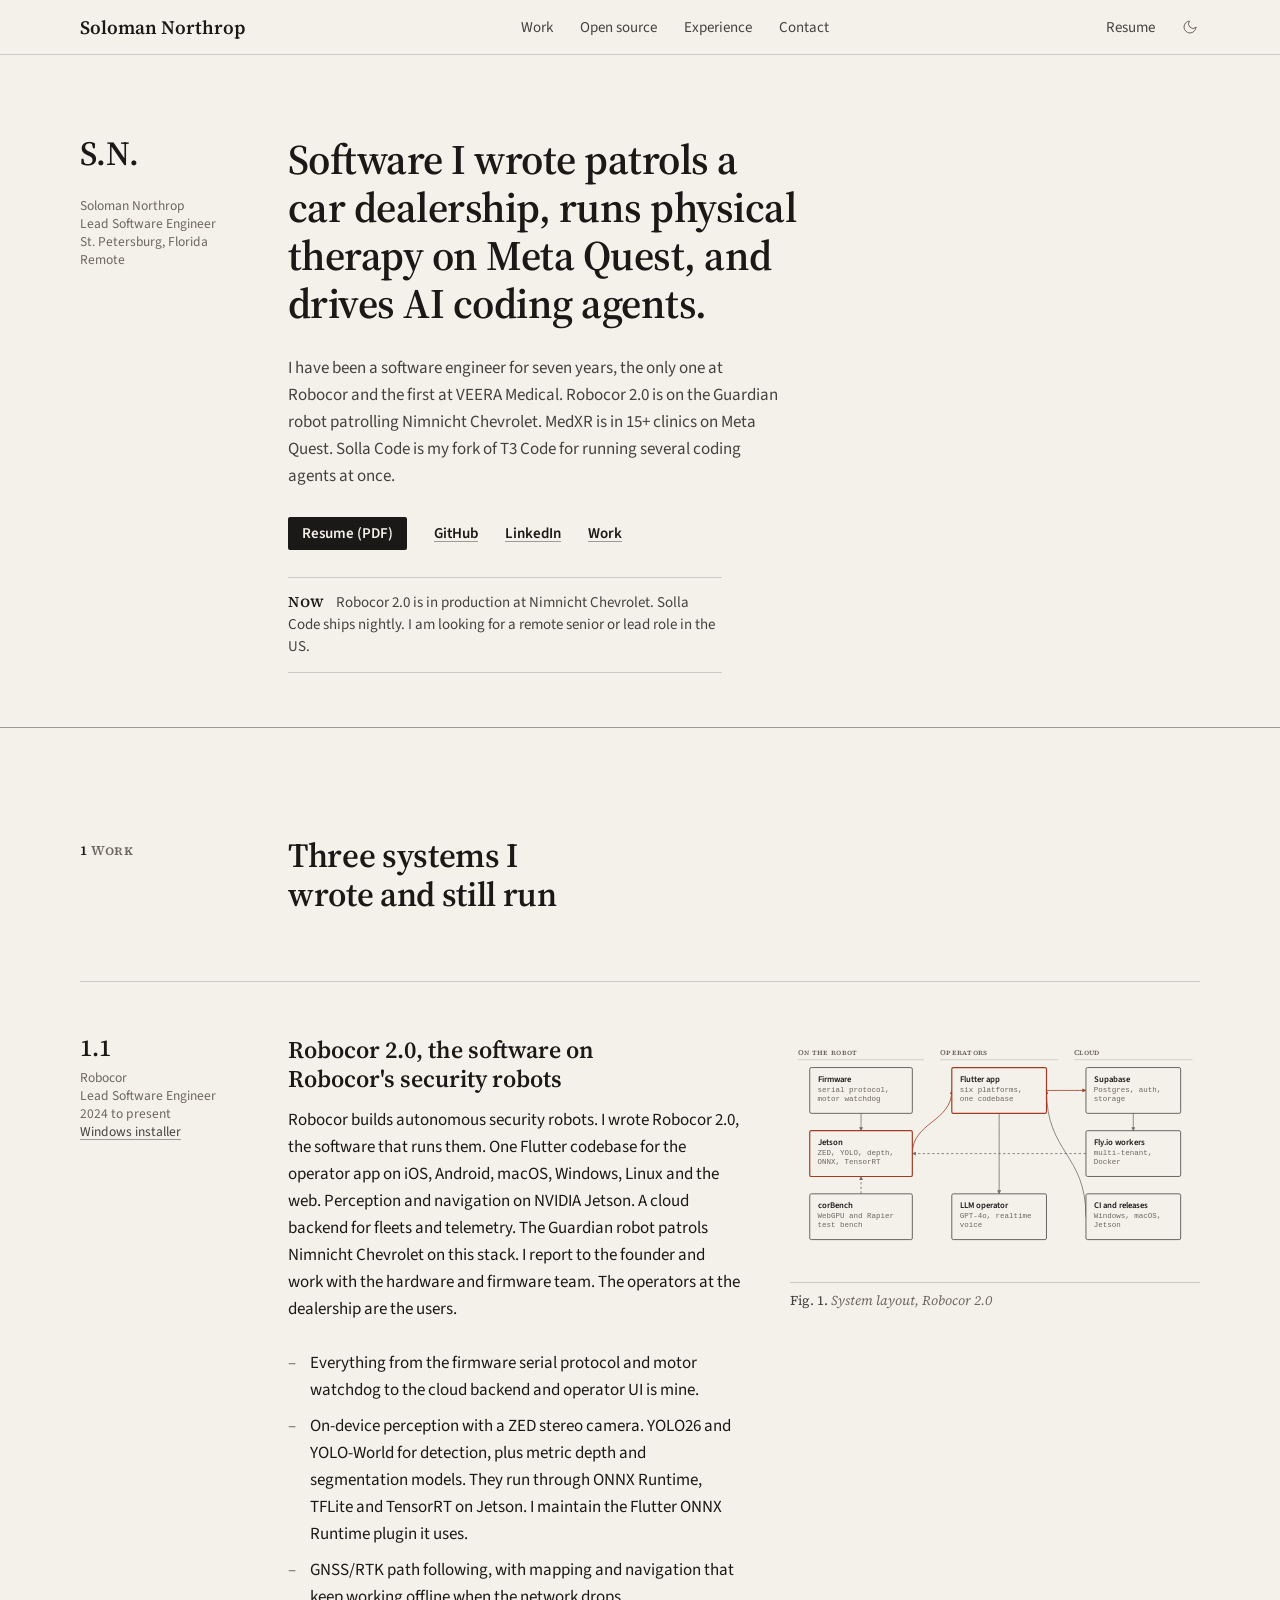
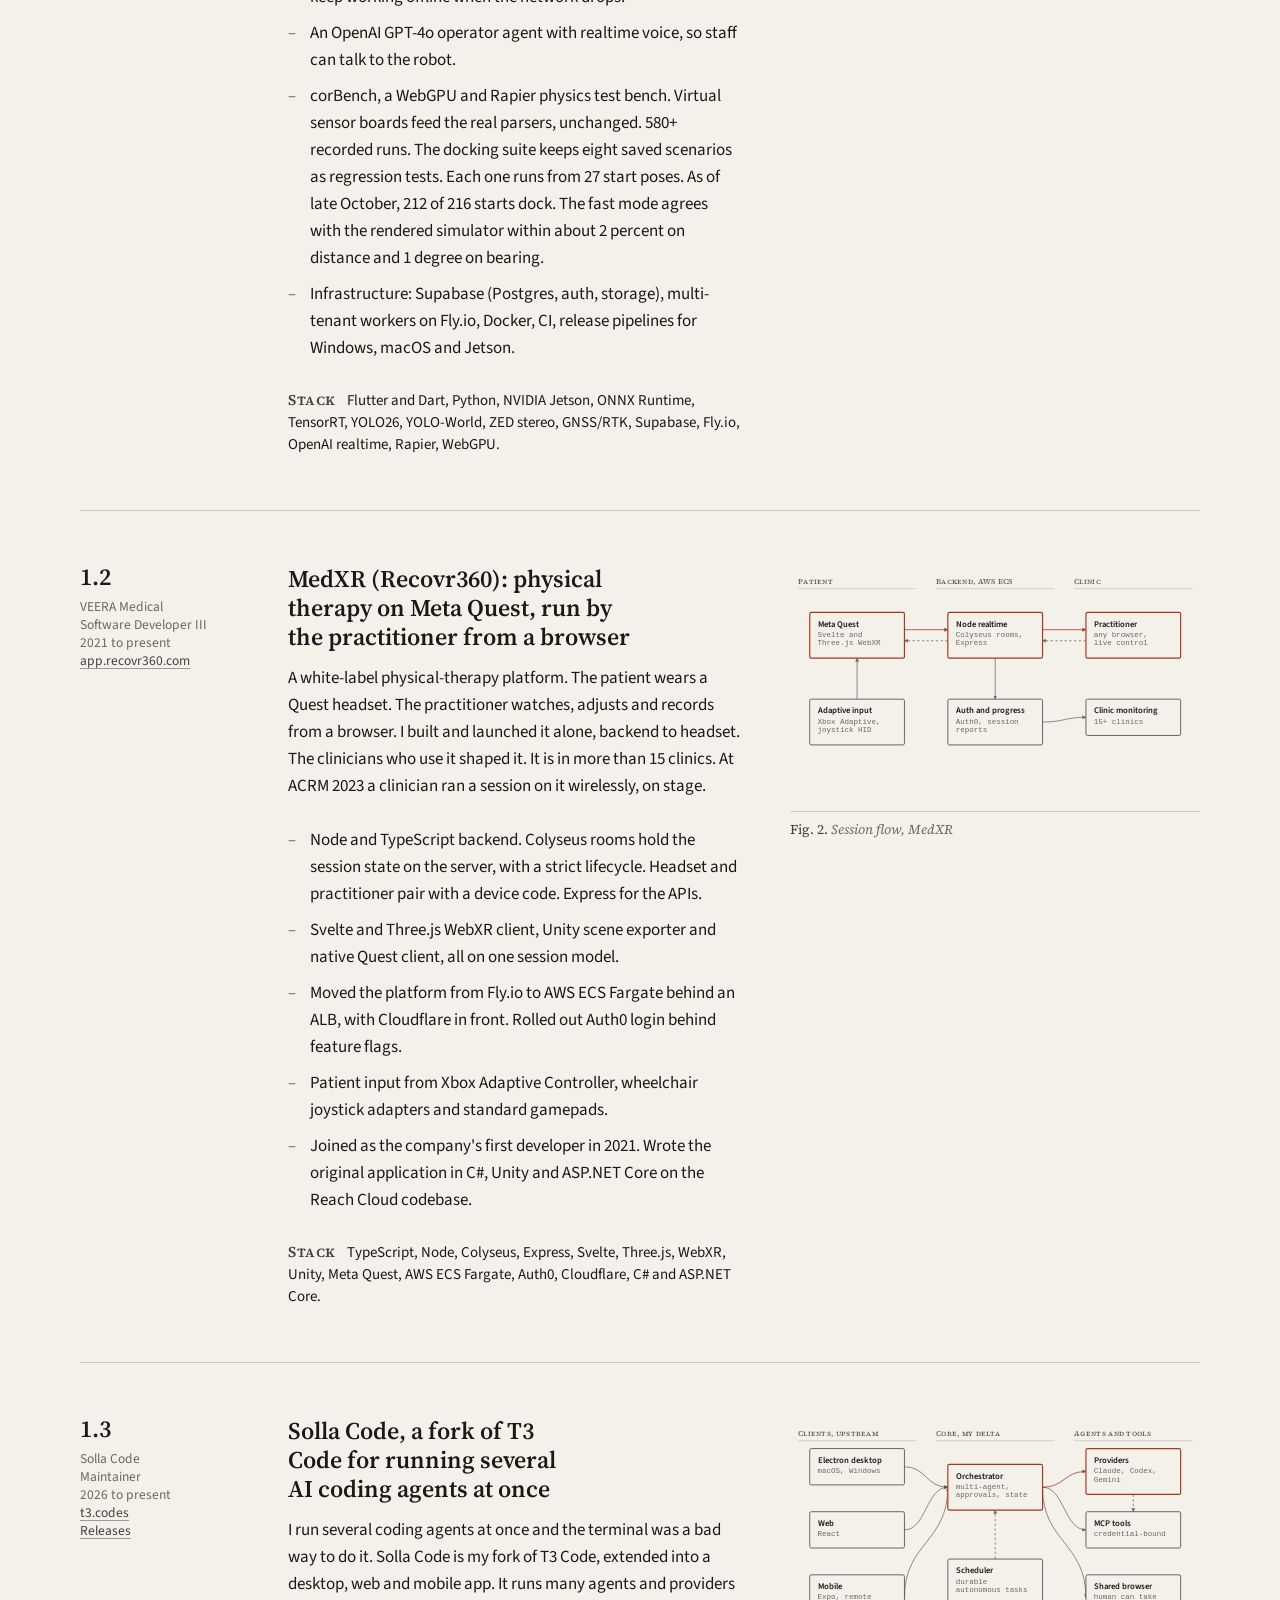
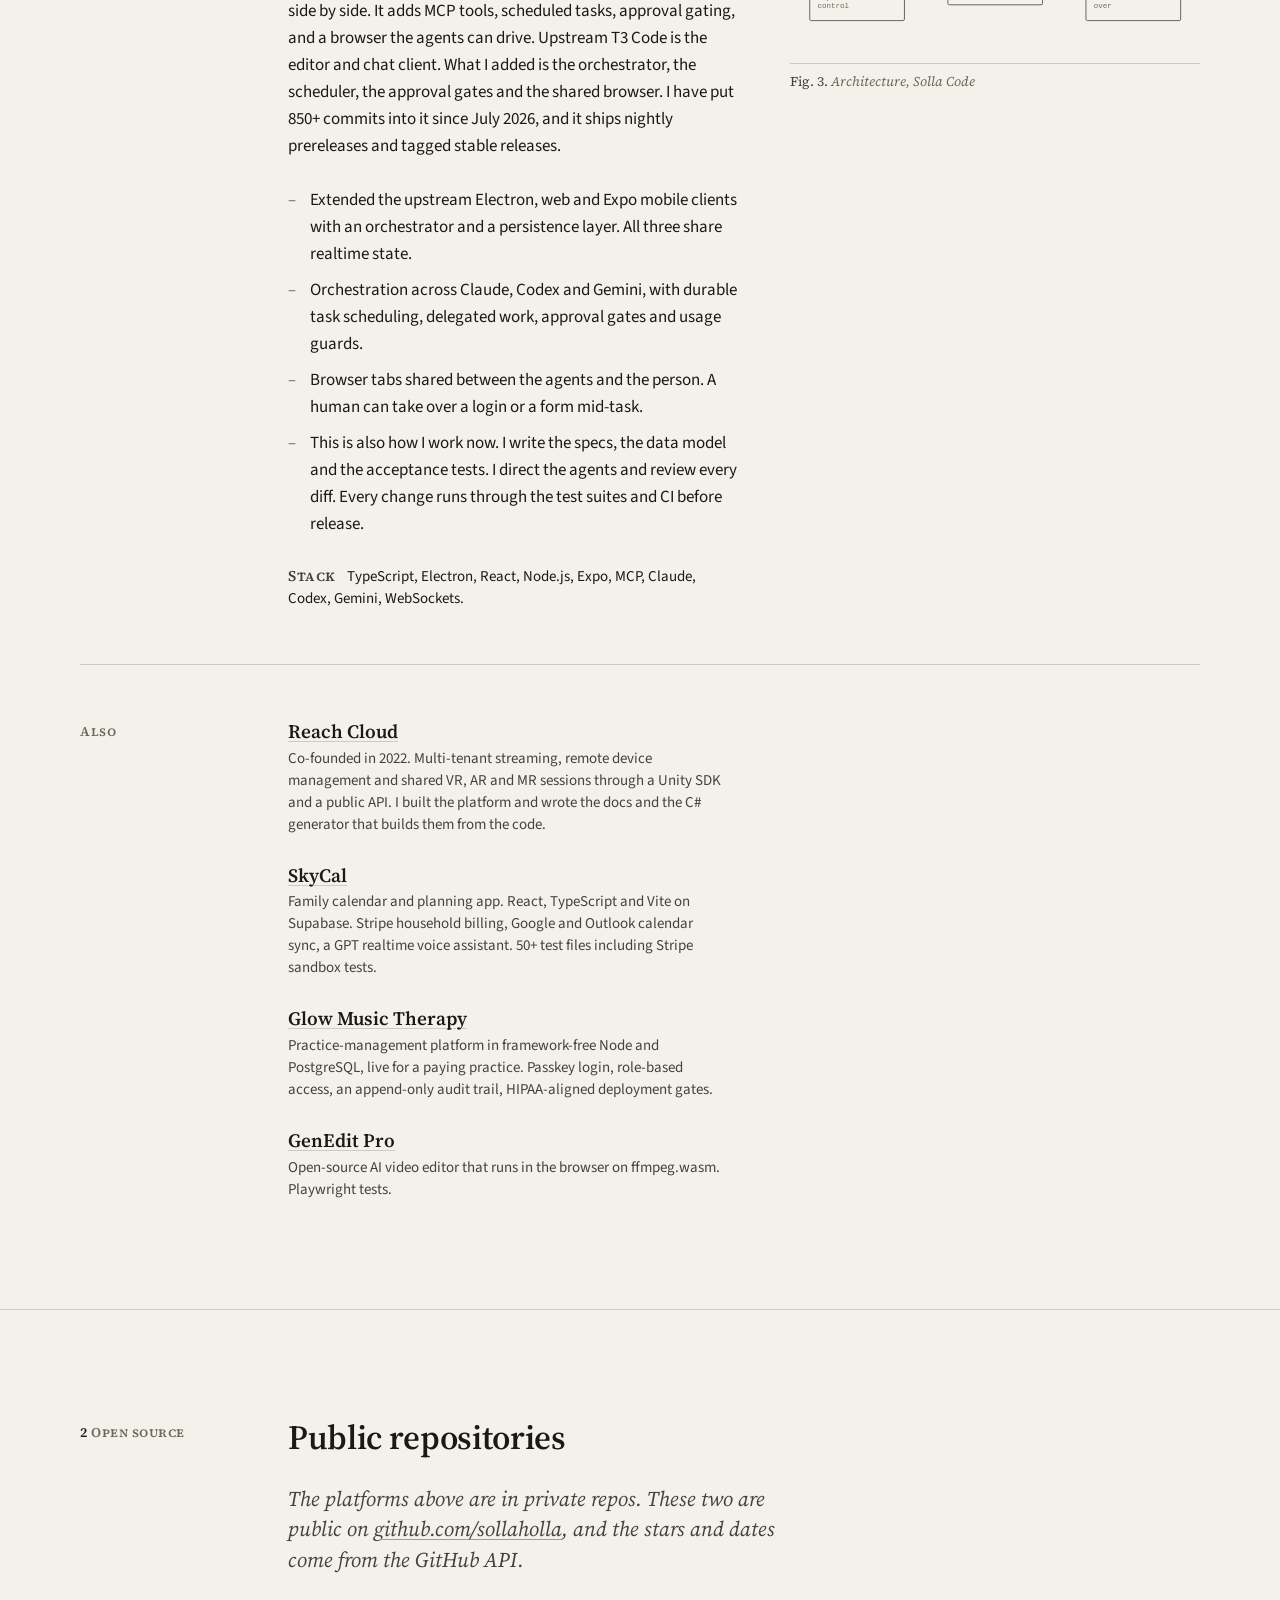
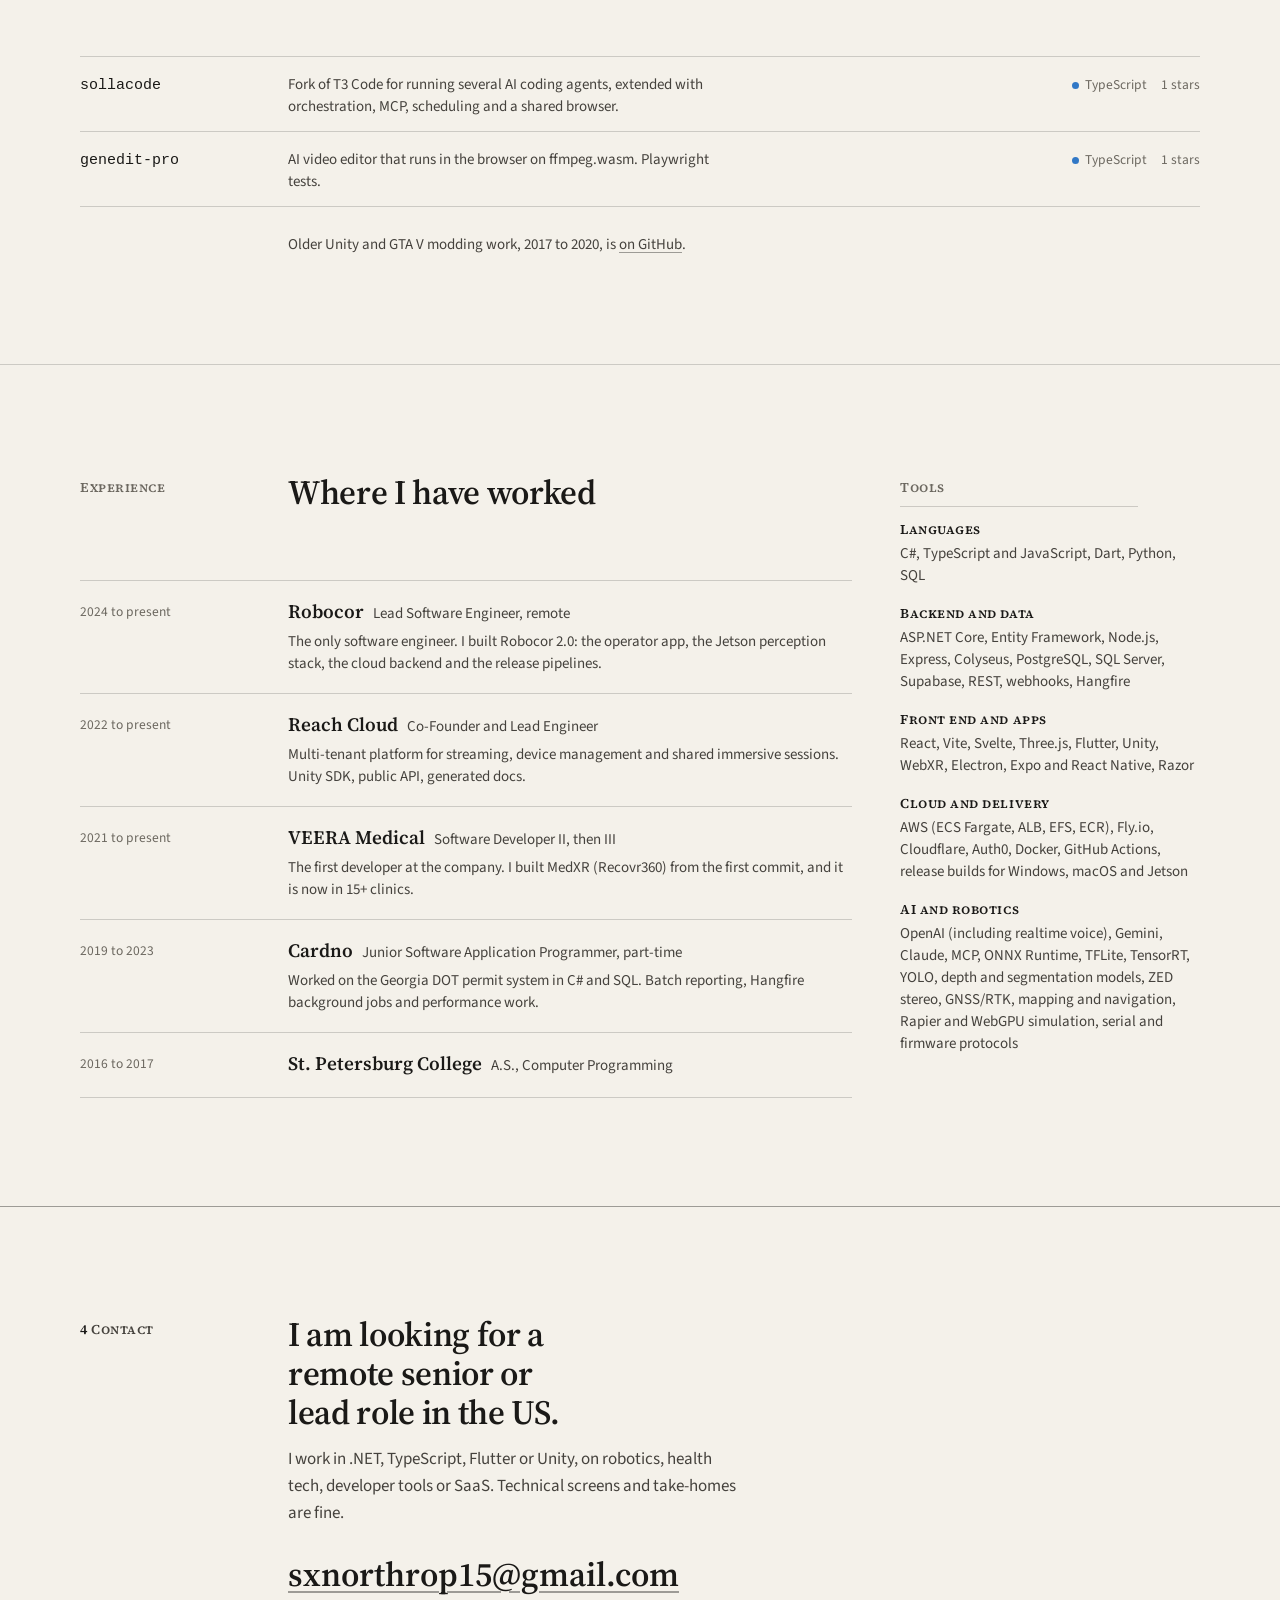
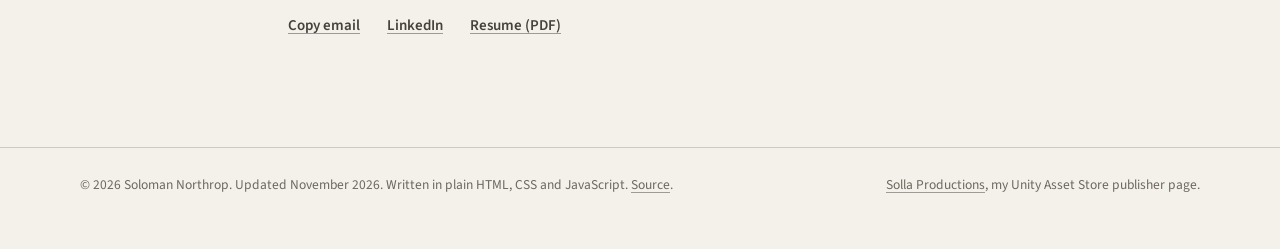
==== commit c7a8f608: "Shorter sentences, plain words, no fragment pairs; refreshed resume PDF Co-Authored-By: Claude Fable" ====
--- a/index.html
+++ b/index.html
@@ -77,15 +77,15 @@
       <div class="wrap hero-inner">
         <p class="margin-note reveal"><span class="monogram" aria-hidden="true">S.N.</span><span>Soloman Northrop</span><span>Lead Software Engineer</span><span>St. Petersburg, Florida</span><span>Remote</span></p>
         <div class="hero-copy">
-          <h1 id="hero-title" class="reveal">Software I wrote is patrolling a car dealership, running physical therapy on Meta Quest, and driving AI coding agents on developers' desks.</h1>
-          <p class="lede reveal">Seven years. Only software engineer at Robocor, first developer at VEERA Medical. Robocor 2.0 is on the Guardian robot patrolling Nimnicht Chevrolet. MedXR is in 15+ clinics on Meta Quest. Solla Code is my fork of T3 Code for running several coding agents at once.</p>
+          <h1 id="hero-title" class="reveal">Software I wrote patrols a car dealership, runs physical therapy on Meta Quest, and drives AI coding agents.</h1>
+          <p class="lede reveal">I have been a software engineer for seven years, the only one at Robocor and the first at VEERA Medical. Robocor 2.0 is on the Guardian robot patrolling Nimnicht Chevrolet. MedXR is in 15+ clinics on Meta Quest. Solla Code is my fork of T3 Code for running several coding agents at once.</p>
           <p class="links reveal">
             <a class="primary" href="resume/Soloman_Northrop_Resume.pdf" target="_blank" rel="noopener">Resume (PDF)</a>
             <a href="https://github.com/sollaholla" target="_blank" rel="noopener">GitHub</a>
             <a href="https://www.linkedin.com/in/soloman-northrop-376420129" target="_blank" rel="noopener">LinkedIn</a>
             <a href="#work">Work</a>
           </p>
-          <p class="now reveal"><b>Now</b> Robocor 2.0 in production at Nimnicht Chevrolet. Solla Code nightly builds. Looking for a remote senior or lead role, US.<span class="live" id="live"></span></p>
+          <p class="now reveal"><b>Now</b> Robocor 2.0 is in production at Nimnicht Chevrolet. Solla Code ships nightly. I am looking for a remote senior or lead role in the US.<span class="live" id="live"></span></p>
         </div>
       </div>
     </section>
@@ -101,13 +101,13 @@
           <p class="case-meta"><span>Robocor</span><span>Lead Software Engineer</span><span>2024 to present</span><span><a href="https://github.com/sollaholla/robocor-releases" target="_blank" rel="noopener">Windows installer</a></span></p>
           <div class="case-body">
             <h3>Robocor 2.0, the software on Robocor's security robots</h3>
-            <p>Robocor builds autonomous security robots. I wrote Robocor 2.0, the software that runs them. One Flutter codebase for the operator app on iOS, Android, macOS, Windows, Linux and the web. Perception and navigation on NVIDIA Jetson. A cloud backend for fleets and telemetry. The Guardian robot patrols Nimnicht Chevrolet on this stack. I report to the founder and work with the hardware and firmware team; the operators at the dealership are the users.</p>
+            <p>Robocor builds autonomous security robots. I wrote Robocor 2.0, the software that runs them. One Flutter codebase for the operator app on iOS, Android, macOS, Windows, Linux and the web. Perception and navigation on NVIDIA Jetson. A cloud backend for fleets and telemetry. The Guardian robot patrols Nimnicht Chevrolet on this stack. I report to the founder and work with the hardware and firmware team. The operators at the dealership are the users.</p>
             <ul class="case-list">
               <li>Everything from the firmware serial protocol and motor watchdog to the cloud backend and operator UI is mine.</li>
-              <li>On-device perception: YOLO26 and YOLO-World detection, metric depth and segmentation models, running through ONNX Runtime, TFLite and TensorRT on Jetson with a ZED stereo camera. I maintain the Flutter ONNX Runtime plugin it uses.</li>
-              <li>GNSS/RTK path following. Mapping and navigation work offline when the network drops.</li>
+              <li>On-device perception with a ZED stereo camera. YOLO26 and YOLO-World for detection, plus metric depth and segmentation models. They run through ONNX Runtime, TFLite and TensorRT on Jetson. I maintain the Flutter ONNX Runtime plugin it uses.</li>
+              <li>GNSS/RTK path following, with mapping and navigation that keep working offline when the network drops.</li>
               <li>An OpenAI GPT-4o operator agent with realtime voice, so staff can talk to the robot.</li>
-              <li>corBench, a WebGPU and Rapier physics test bench. Virtual sensor boards feed the real parsers, unchanged. 580+ recorded runs. The docking suite keeps eight saved scenarios as regression tests and sweeps each from 27 start poses; as of late October, 212 of 216 starts dock, and the fast mode agrees with the rendered simulator within about 2 percent on distance and 1 degree on bearing.</li>
+              <li>corBench, a WebGPU and Rapier physics test bench. Virtual sensor boards feed the real parsers, unchanged. 580+ recorded runs. The docking suite keeps eight saved scenarios as regression tests. Each one runs from 27 start poses. As of late October, 212 of 216 starts dock. The fast mode agrees with the rendered simulator within about 2 percent on distance and 1 degree on bearing.</li>
               <li>Infrastructure: Supabase (Postgres, auth, storage), multi-tenant workers on Fly.io, Docker, CI, release pipelines for Windows, macOS and Jetson.</li>
             </ul>
             <p class="stack"><b>Stack</b> Flutter and Dart, Python, NVIDIA Jetson, ONNX Runtime, TensorRT, YOLO26, YOLO-World, ZED stereo, GNSS/RTK, Supabase, Fly.io, OpenAI realtime, Rapier, WebGPU.</p>
@@ -121,11 +121,11 @@
           <p class="case-meta"><span>VEERA Medical</span><span>Software Developer III</span><span>2021 to present</span><span><a href="https://app.recovr360.com" target="_blank" rel="noopener">app.recovr360.com</a></span></p>
           <div class="case-body">
             <h3>MedXR (Recovr360): physical therapy on Meta Quest, run by the practitioner from a browser</h3>
-            <p>A white-label physical-therapy platform. The patient wears a Quest headset. The practitioner watches, adjusts and records from a browser. I built and launched it alone, backend to headset, working with the clinicians who use it. It is in more than 15 clinics. At ACRM 2023 a clinician ran a session on it wirelessly, on stage.</p>
+            <p>A white-label physical-therapy platform. The patient wears a Quest headset. The practitioner watches, adjusts and records from a browser. I built and launched it alone, backend to headset. The clinicians who use it shaped it. It is in more than 15 clinics. At ACRM 2023 a clinician ran a session on it wirelessly, on stage.</p>
             <ul class="case-list">
-              <li>Node and TypeScript backend: server-authoritative Colyseus rooms with a strict session lifecycle, device-code pairing between headset and practitioner, Express APIs.</li>
+              <li>Node and TypeScript backend. Colyseus rooms hold the session state on the server, with a strict lifecycle. Headset and practitioner pair with a device code. Express for the APIs.</li>
               <li>Svelte and Three.js WebXR client, Unity scene exporter and native Quest client, all on one session model.</li>
-              <li>Moved the platform from Fly.io to AWS ECS Fargate behind an ALB, Cloudflare in front, Auth0 login rolled out behind feature flags.</li>
+              <li>Moved the platform from Fly.io to AWS ECS Fargate behind an ALB, with Cloudflare in front. Rolled out Auth0 login behind feature flags.</li>
               <li>Patient input from Xbox Adaptive Controller, wheelchair joystick adapters and standard gamepads.</li>
               <li>Joined as the company's first developer in 2021. Wrote the original application in C#, Unity and ASP.NET Core on the Reach Cloud codebase.</li>
             </ul>
@@ -140,12 +140,12 @@
           <p class="case-meta"><span>Solla Code</span><span>Maintainer</span><span>2026 to present</span><span><a href="https://t3.codes" target="_blank" rel="noopener">t3.codes</a></span><span><a href="https://github.com/sollaholla/sollacode/releases" target="_blank" rel="noopener">Releases</a></span></p>
           <div class="case-body">
             <h3>Solla Code, a fork of T3 Code for running several AI coding agents at once</h3>
-            <p>I run several coding agents at once and the terminal was a bad way to do it. Solla Code is my fork of T3 Code, extended into a desktop, web and mobile app: many agents and providers side by side, MCP tools, scheduled tasks, approval gating, and a browser the agents can drive. Upstream T3 Code is the editor and chat client; my delta is the orchestrator, the scheduler, the approval gates and the shared browser. 850+ commits of mine since July 2026. Nightly prereleases, tagged stable releases.</p>
+            <p>I run several coding agents at once and the terminal was a bad way to do it. Solla Code is my fork of T3 Code, extended into a desktop, web and mobile app. It runs many agents and providers side by side. It adds MCP tools, scheduled tasks, approval gating, and a browser the agents can drive. Upstream T3 Code is the editor and chat client. What I added is the orchestrator, the scheduler, the approval gates and the shared browser. I have put 850+ commits into it since July 2026, and it ships nightly prereleases and tagged stable releases.</p>
             <ul class="case-list">
-              <li>Extended the upstream Electron, web and Expo mobile clients with an orchestrator, a persistence layer and realtime state shared across all three.</li>
+              <li>Extended the upstream Electron, web and Expo mobile clients with an orchestrator and a persistence layer. All three share realtime state.</li>
               <li>Orchestration across Claude, Codex and Gemini, with durable task scheduling, delegated work, approval gates and usage guards.</li>
-              <li>Browser tabs shared between the agents and the person, so a human can take over a login or a form mid-task.</li>
-              <li>This is also how I work now: I write the specs, data model and acceptance tests, direct the agents, review every diff, and run changes through the test suites and CI before release.</li>
+              <li>Browser tabs shared between the agents and the person. A human can take over a login or a form mid-task.</li>
+              <li>This is also how I work now. I write the specs, the data model and the acceptance tests. I direct the agents and review every diff. Every change runs through the test suites and CI before release.</li>
             </ul>
             <p class="stack"><b>Stack</b> TypeScript, Electron, React, Node.js, Expo, MCP, Claude, Codex, Gemini, WebSockets.</p>
           </div>
@@ -175,7 +175,7 @@
         <div class="section-head reveal">
           <p class="kicker">Open source</p>
           <h2 id="oss-title">Public repositories</h2>
-          <p class="section-intro">The platforms above are in private repos. These two are public, from <a href="https://github.com/sollaholla" target="_blank" rel="noopener">github.com/sollaholla</a>. Stars and dates come from the GitHub API.</p>
+          <p class="section-intro">The platforms above are in private repos. These two are public on <a href="https://github.com/sollaholla" target="_blank" rel="noopener">github.com/sollaholla</a>, and the stars and dates come from the GitHub API.</p>
         </div>
         <div class="repos reveal" id="repos" aria-live="polite"></div>
         <p class="older reveal">Older Unity and GTA V modding work, 2017 to 2020, is <a href="https://github.com/sollaholla?tab=repositories&sort=stargazers" target="_blank" rel="noopener">on GitHub</a>.</p>
@@ -187,13 +187,13 @@
         <div>
           <div class="section-head reveal">
             <p class="kicker">Experience</p>
-            <h2 id="exp-title">Seven years, four companies</h2>
+            <h2 id="exp-title">Where I have worked</h2>
           </div>
           <ol class="timeline reveal">
             <li>
               <span class="tl-when">2024 to present</span>
               <div><strong>Robocor</strong> <span class="tl-role">Lead Software Engineer, remote</span>
-              <p>Only software engineer. Robocor 2.0: operator app on six OSes, Jetson perception stack, cloud backend, release pipelines.</p></div>
+              <p>The only software engineer. I built Robocor 2.0: the operator app, the Jetson perception stack, the cloud backend and the release pipelines.</p></div>
             </li>
             <li>
               <span class="tl-when">2022 to present</span>
@@ -203,12 +203,12 @@
             <li>
               <span class="tl-when">2021 to present</span>
               <div><strong>VEERA Medical</strong> <span class="tl-role">Software Developer II, then III</span>
-              <p>First developer at the company. Built MedXR (Recovr360) from the first commit. Now in 15+ clinics.</p></div>
+              <p>The first developer at the company. I built MedXR (Recovr360) from the first commit, and it is now in 15+ clinics.</p></div>
             </li>
             <li>
               <span class="tl-when">2019 to 2023</span>
               <div><strong>Cardno</strong> <span class="tl-role">Junior Software Application Programmer, part-time</span>
-              <p>Georgia Department of Transportation permit system in C# and SQL: batch reporting, Hangfire background jobs, performance work.</p></div>
+              <p>Worked on the Georgia DOT permit system in C# and SQL. Batch reporting, Hangfire background jobs and performance work.</p></div>
             </li>
             <li>
               <span class="tl-when">2016 to 2017</span>
@@ -233,8 +233,8 @@
       <div class="wrap contact-inner">
         <p class="kicker reveal">Contact</p>
         <div class="reveal">
-          <h2 id="contact-title">Looking for a remote senior or lead role, US.</h2>
-          <p>.NET, TypeScript, Flutter or Unity. Robotics, health tech, developer tools or SaaS. Technical screens and take-homes are fine.</p>
+          <h2 id="contact-title">I am looking for a remote senior or lead role in the US.</h2>
+          <p>I work in .NET, TypeScript, Flutter or Unity, on robotics, health tech, developer tools or SaaS. Technical screens and take-homes are fine.</p>
           <a class="email" href="mailto:sxnorthrop15@gmail.com">sxnorthrop15@gmail.com</a>
           <p class="links">
             <button type="button" id="copy-email" data-email="sxnorthrop15@gmail.com">Copy email</button>
@@ -248,7 +248,7 @@
 
   <footer class="footer">
     <div class="wrap footer-inner">
-      <p>&copy; <span id="year">2026</span> Soloman Northrop. Updated November 2026. Plain HTML, CSS and JavaScript. <a href="https://github.com/sollaholla/sollaholla.github.io" target="_blank" rel="noopener">Source</a>.</p>
+      <p>&copy; <span id="year">2026</span> Soloman Northrop. Updated November 2026. Written in plain HTML, CSS and JavaScript. <a href="https://github.com/sollaholla/sollaholla.github.io" target="_blank" rel="noopener">Source</a>.</p>
       <p><a href="solla-productions/">Solla Productions</a>, my Unity Asset Store publisher page.</p>
     </div>
   </footer>
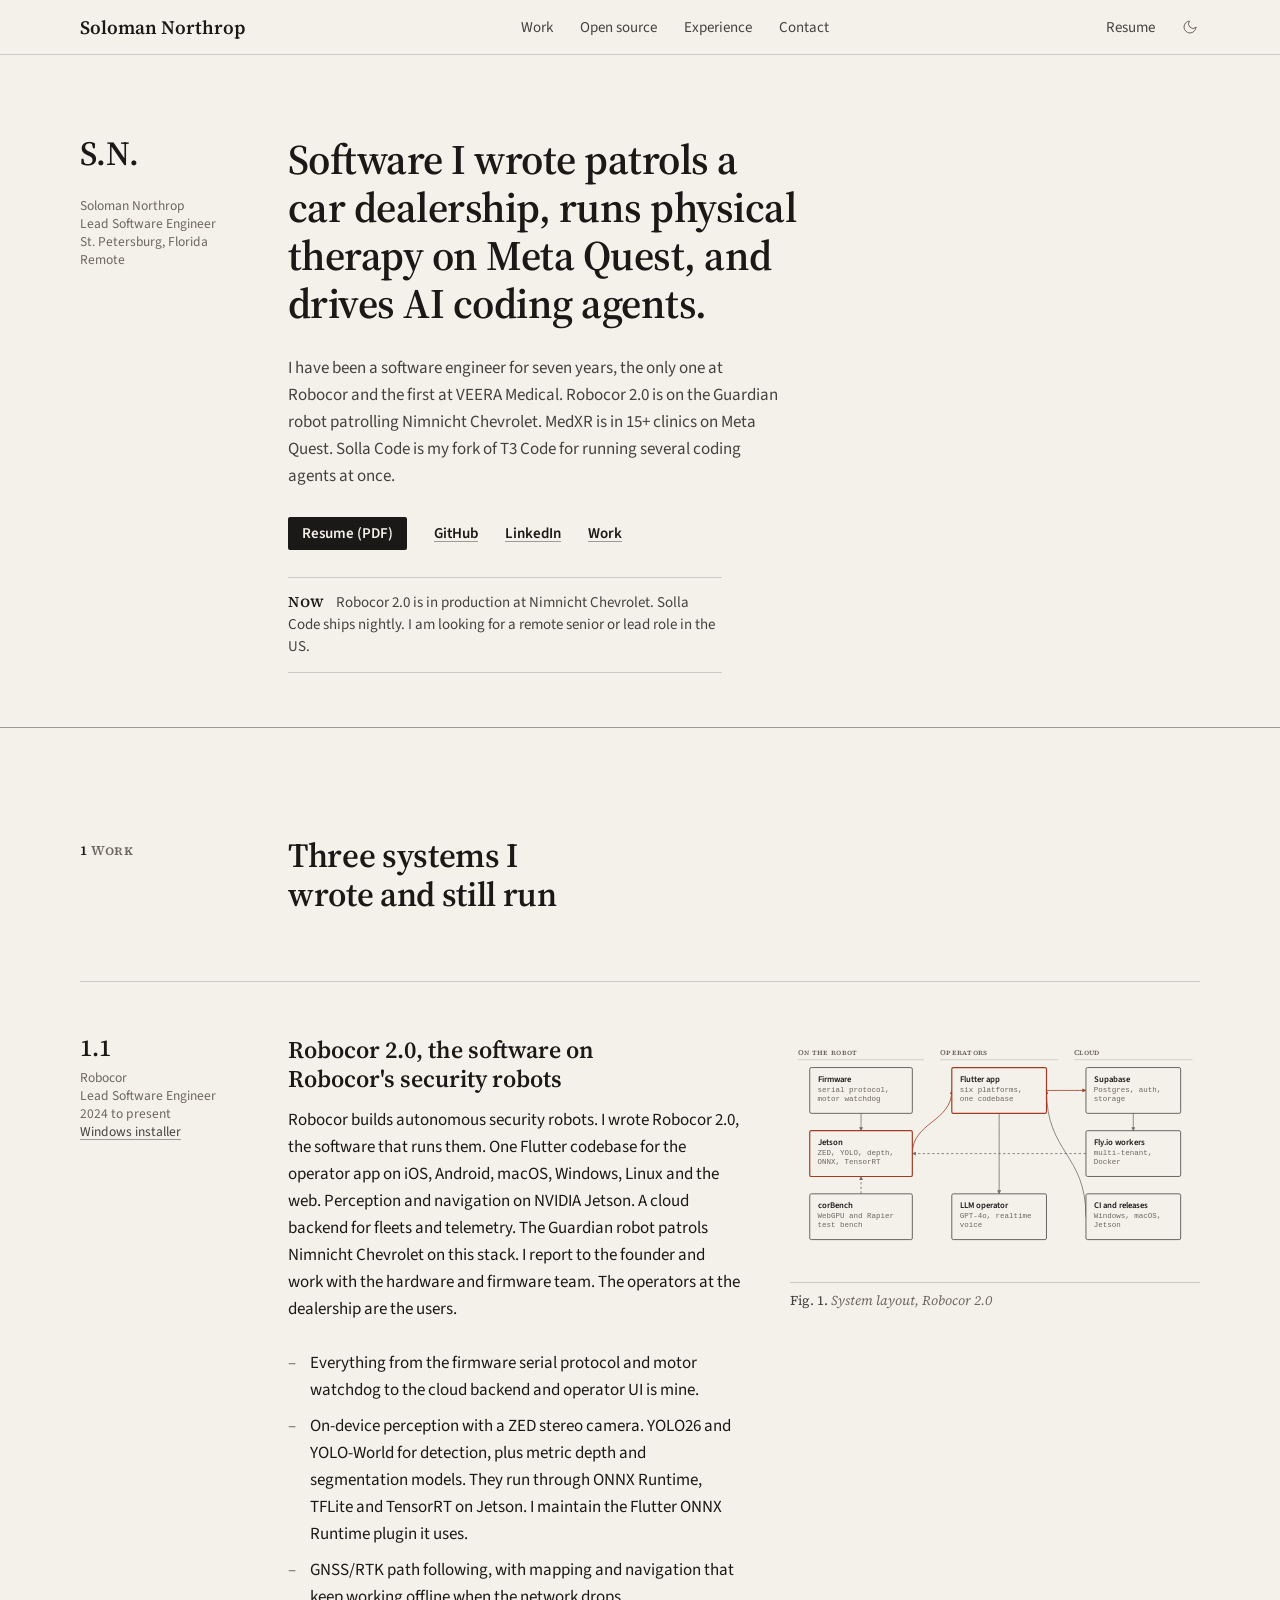
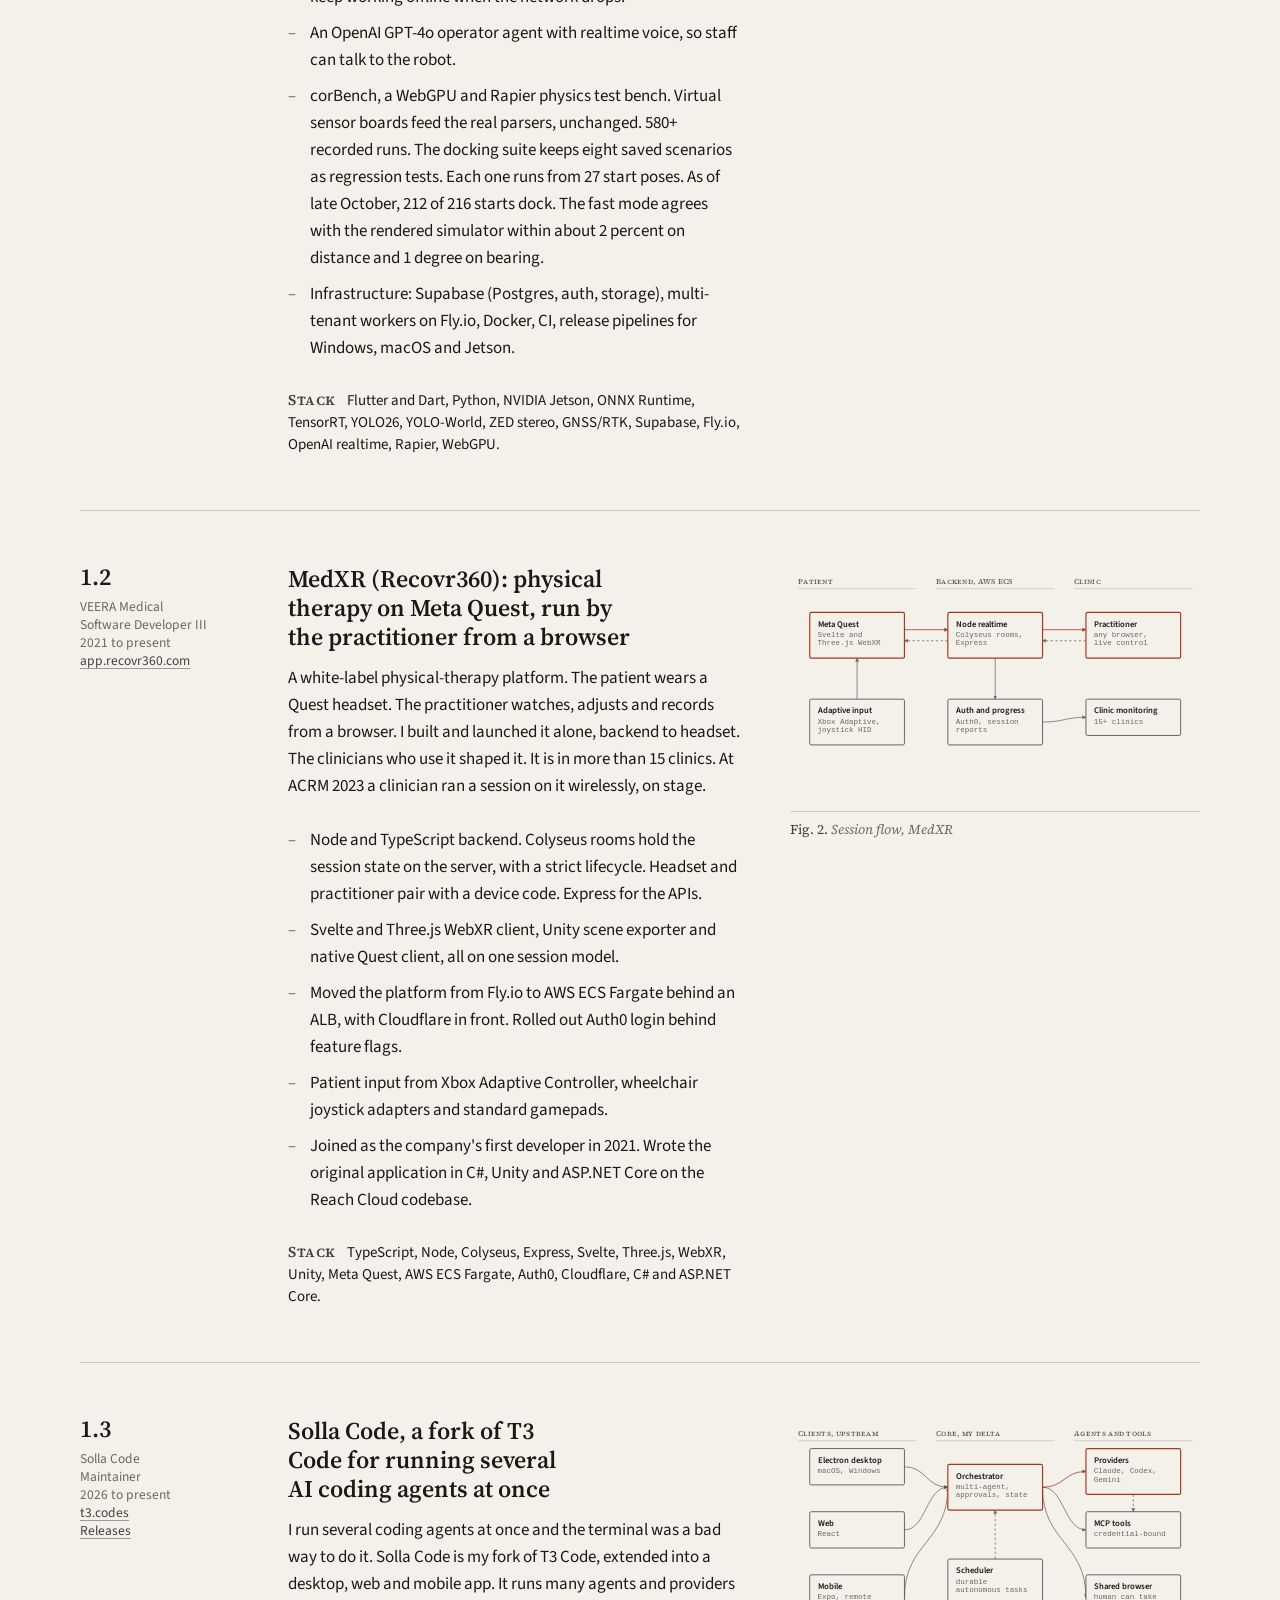
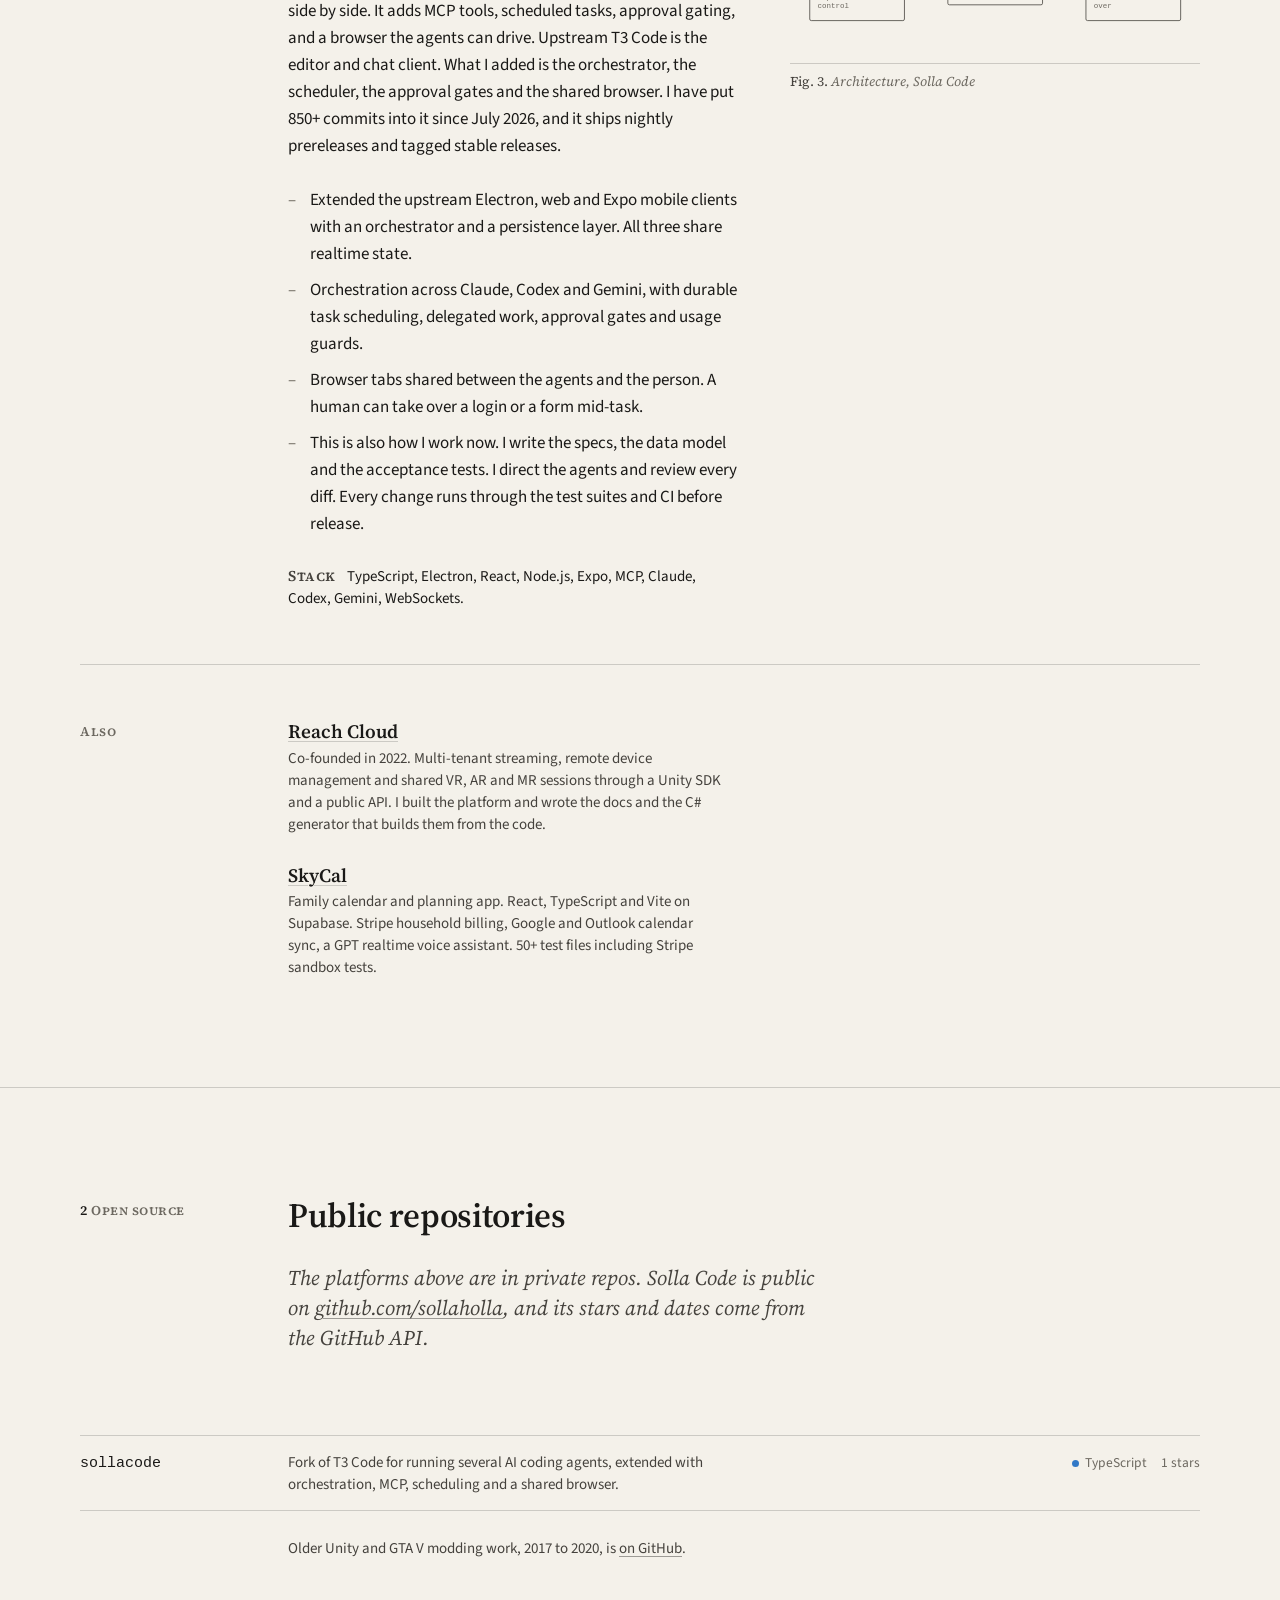
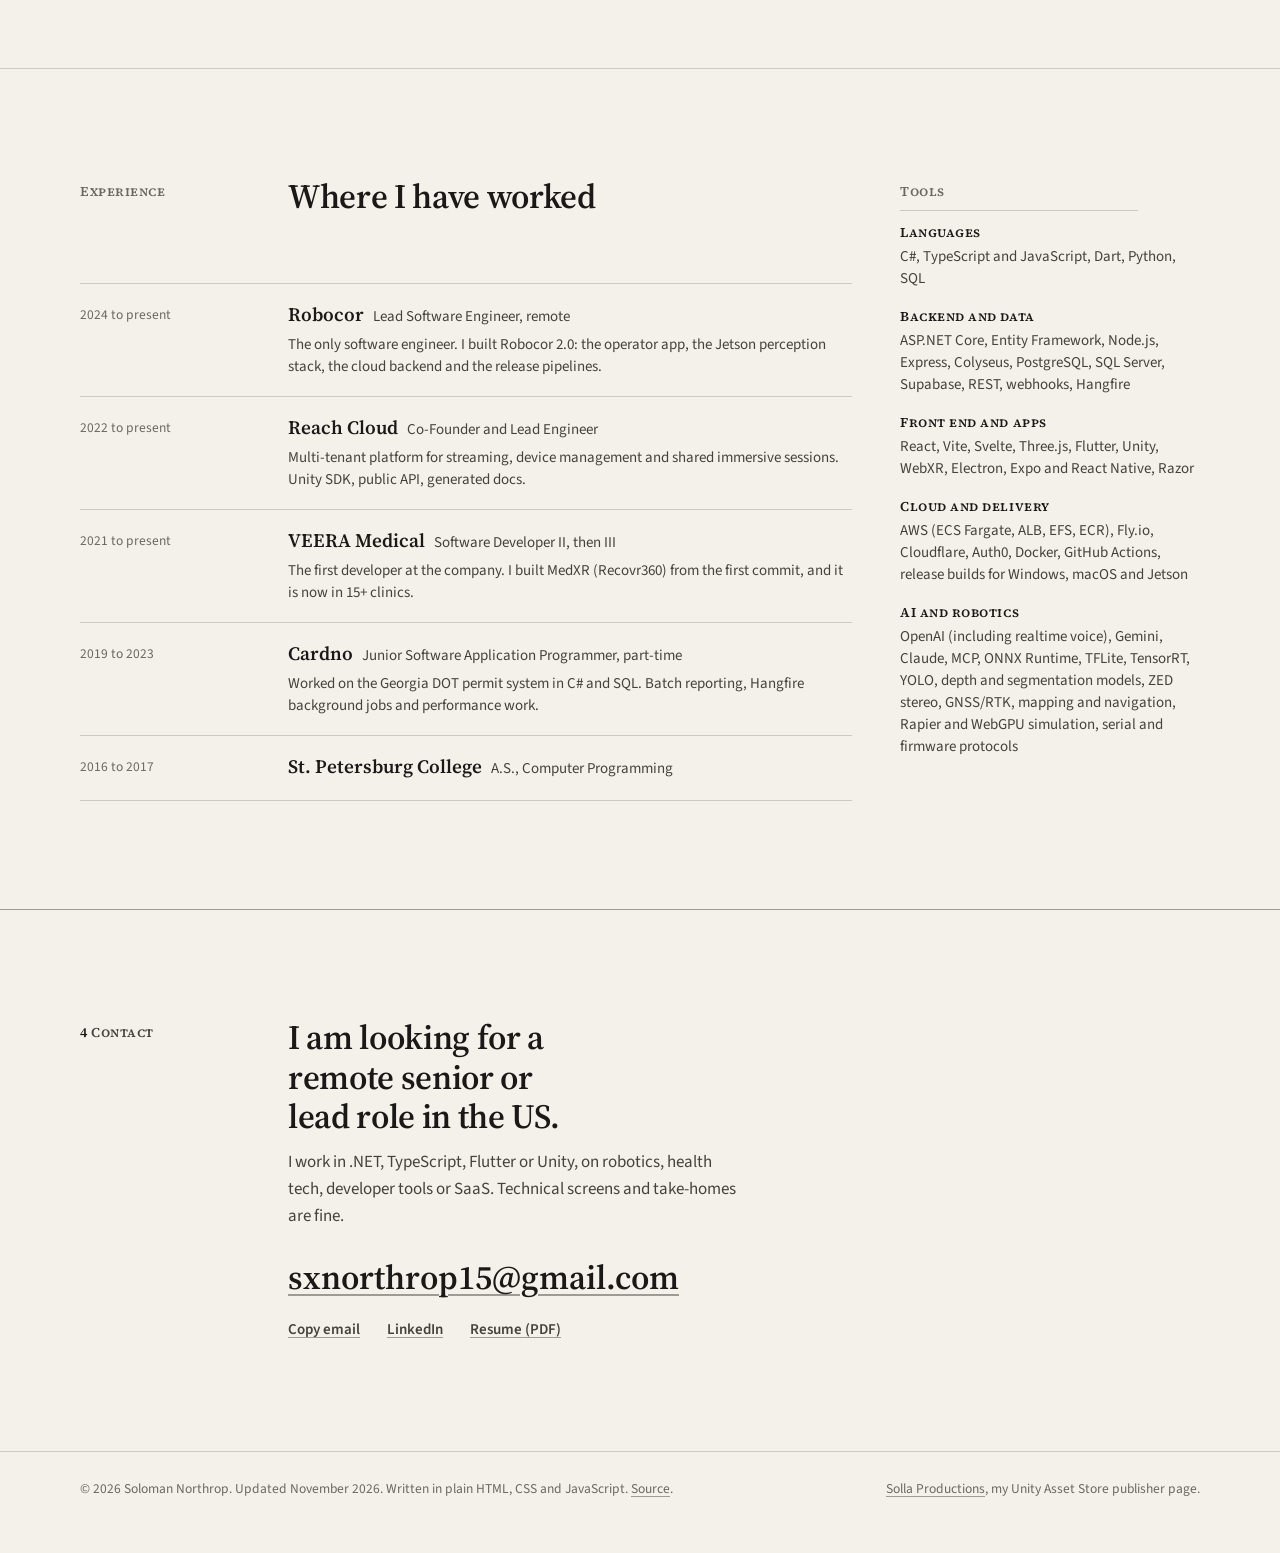
==== commit 4487f66d: "Remove Glow Music Therapy and GenEdit Pro; refresh resume PDF Co-Authored-By: Claude Fable 5.1 <nore" ====
--- a/index.html
+++ b/index.html
@@ -161,10 +161,6 @@
             <dd>Co-founded in 2022. Multi-tenant streaming, remote device management and shared VR, AR and MR sessions through a Unity SDK and a public API. I built the platform and wrote the docs and the C# generator that builds them from the code.</dd>
             <dt><a href="https://skycalapp.com" target="_blank" rel="noopener">SkyCal</a></dt>
             <dd>Family calendar and planning app. React, TypeScript and Vite on Supabase. Stripe household billing, Google and Outlook calendar sync, a GPT realtime voice assistant. 50+ test files including Stripe sandbox tests.</dd>
-            <dt><a href="https://glowmt.com" target="_blank" rel="noopener">Glow Music Therapy</a></dt>
-            <dd>Practice-management platform in framework-free Node and PostgreSQL, live for a paying practice. Passkey login, role-based access, an append-only audit trail, HIPAA-aligned deployment gates.</dd>
-            <dt><a href="https://github.com/sollaholla/genedit-pro" target="_blank" rel="noopener">GenEdit Pro</a></dt>
-            <dd>Open-source AI video editor that runs in the browser on ffmpeg.wasm. Playwright tests.</dd>
           </dl>
         </div>
       </div>
@@ -175,7 +171,7 @@
         <div class="section-head reveal">
           <p class="kicker">Open source</p>
           <h2 id="oss-title">Public repositories</h2>
-          <p class="section-intro">The platforms above are in private repos. These two are public on <a href="https://github.com/sollaholla" target="_blank" rel="noopener">github.com/sollaholla</a>, and the stars and dates come from the GitHub API.</p>
+          <p class="section-intro">The platforms above are in private repos. Solla Code is public on <a href="https://github.com/sollaholla" target="_blank" rel="noopener">github.com/sollaholla</a>, and its stars and dates come from the GitHub API.</p>
         </div>
         <div class="repos reveal" id="repos" aria-live="polite"></div>
         <p class="older reveal">Older Unity and GTA V modding work, 2017 to 2020, is <a href="https://github.com/sollaholla?tab=repositories&sort=stargazers" target="_blank" rel="noopener">on GitHub</a>.</p>
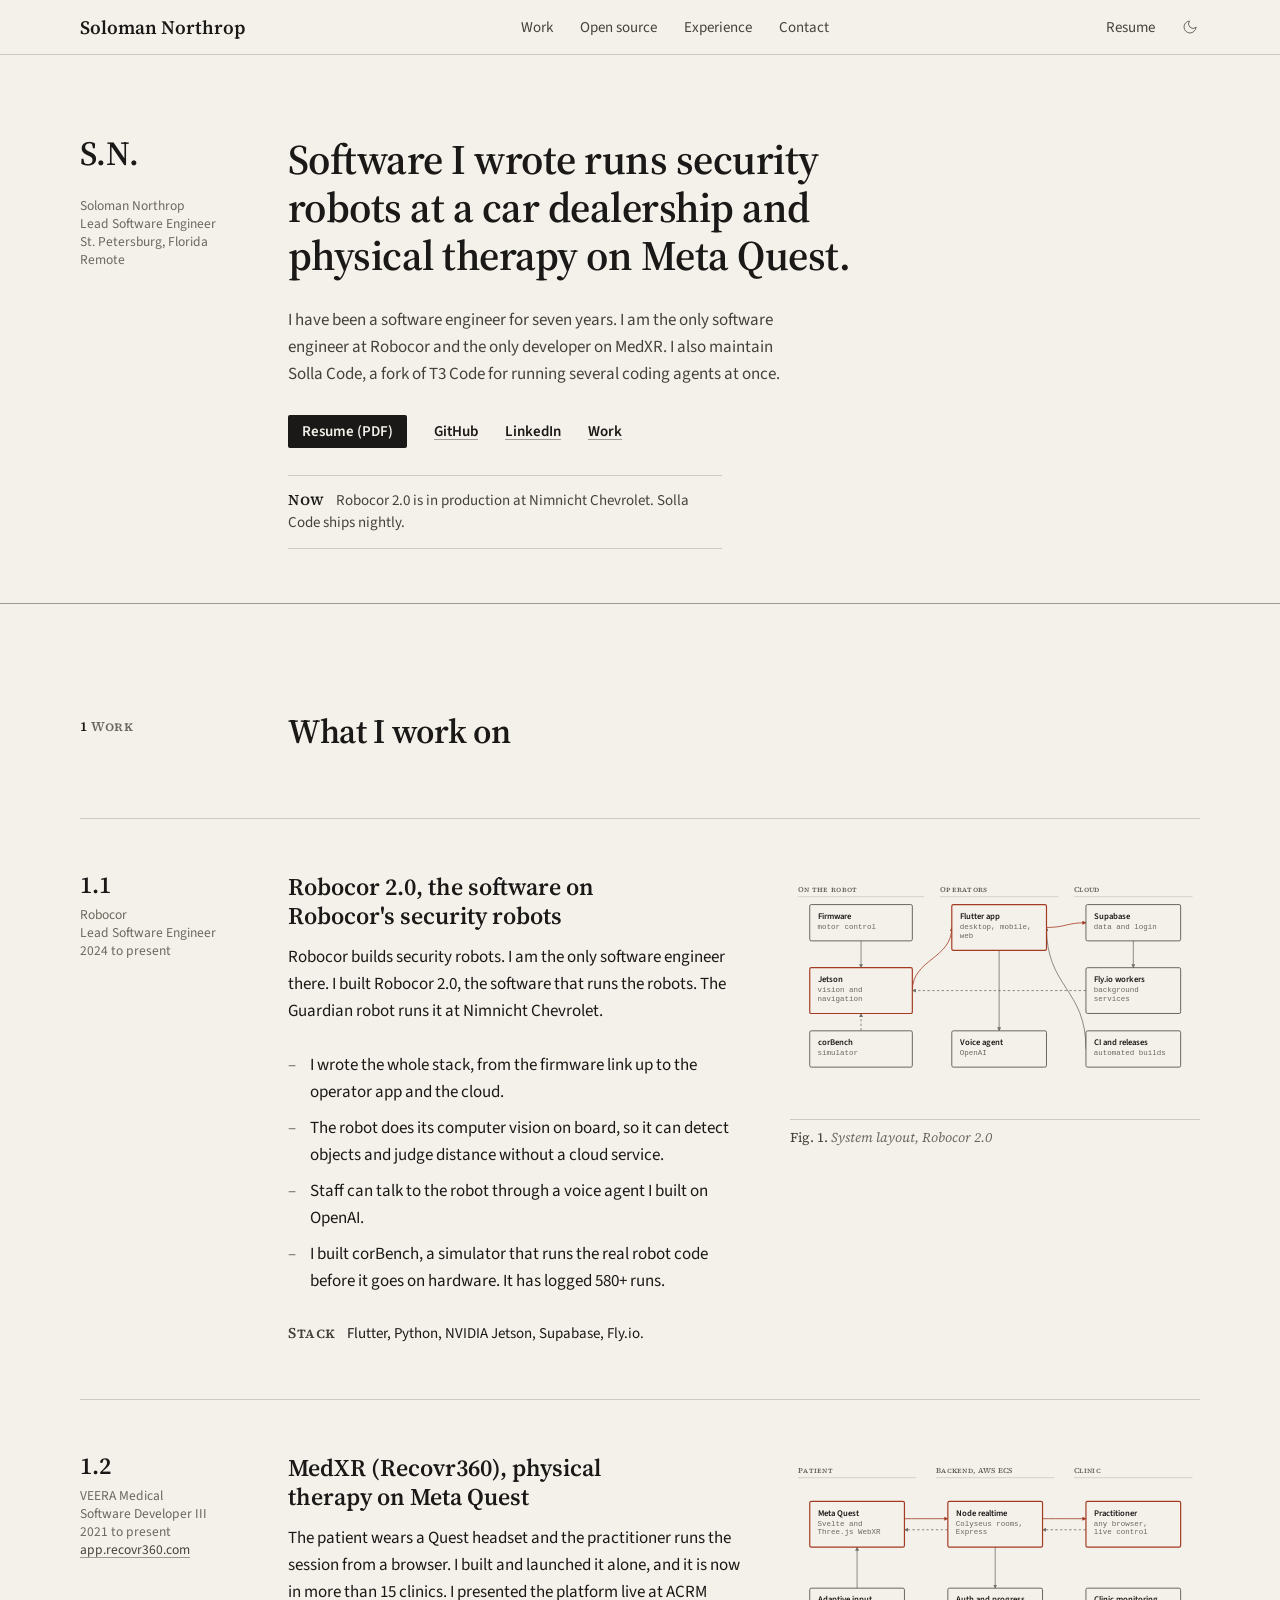
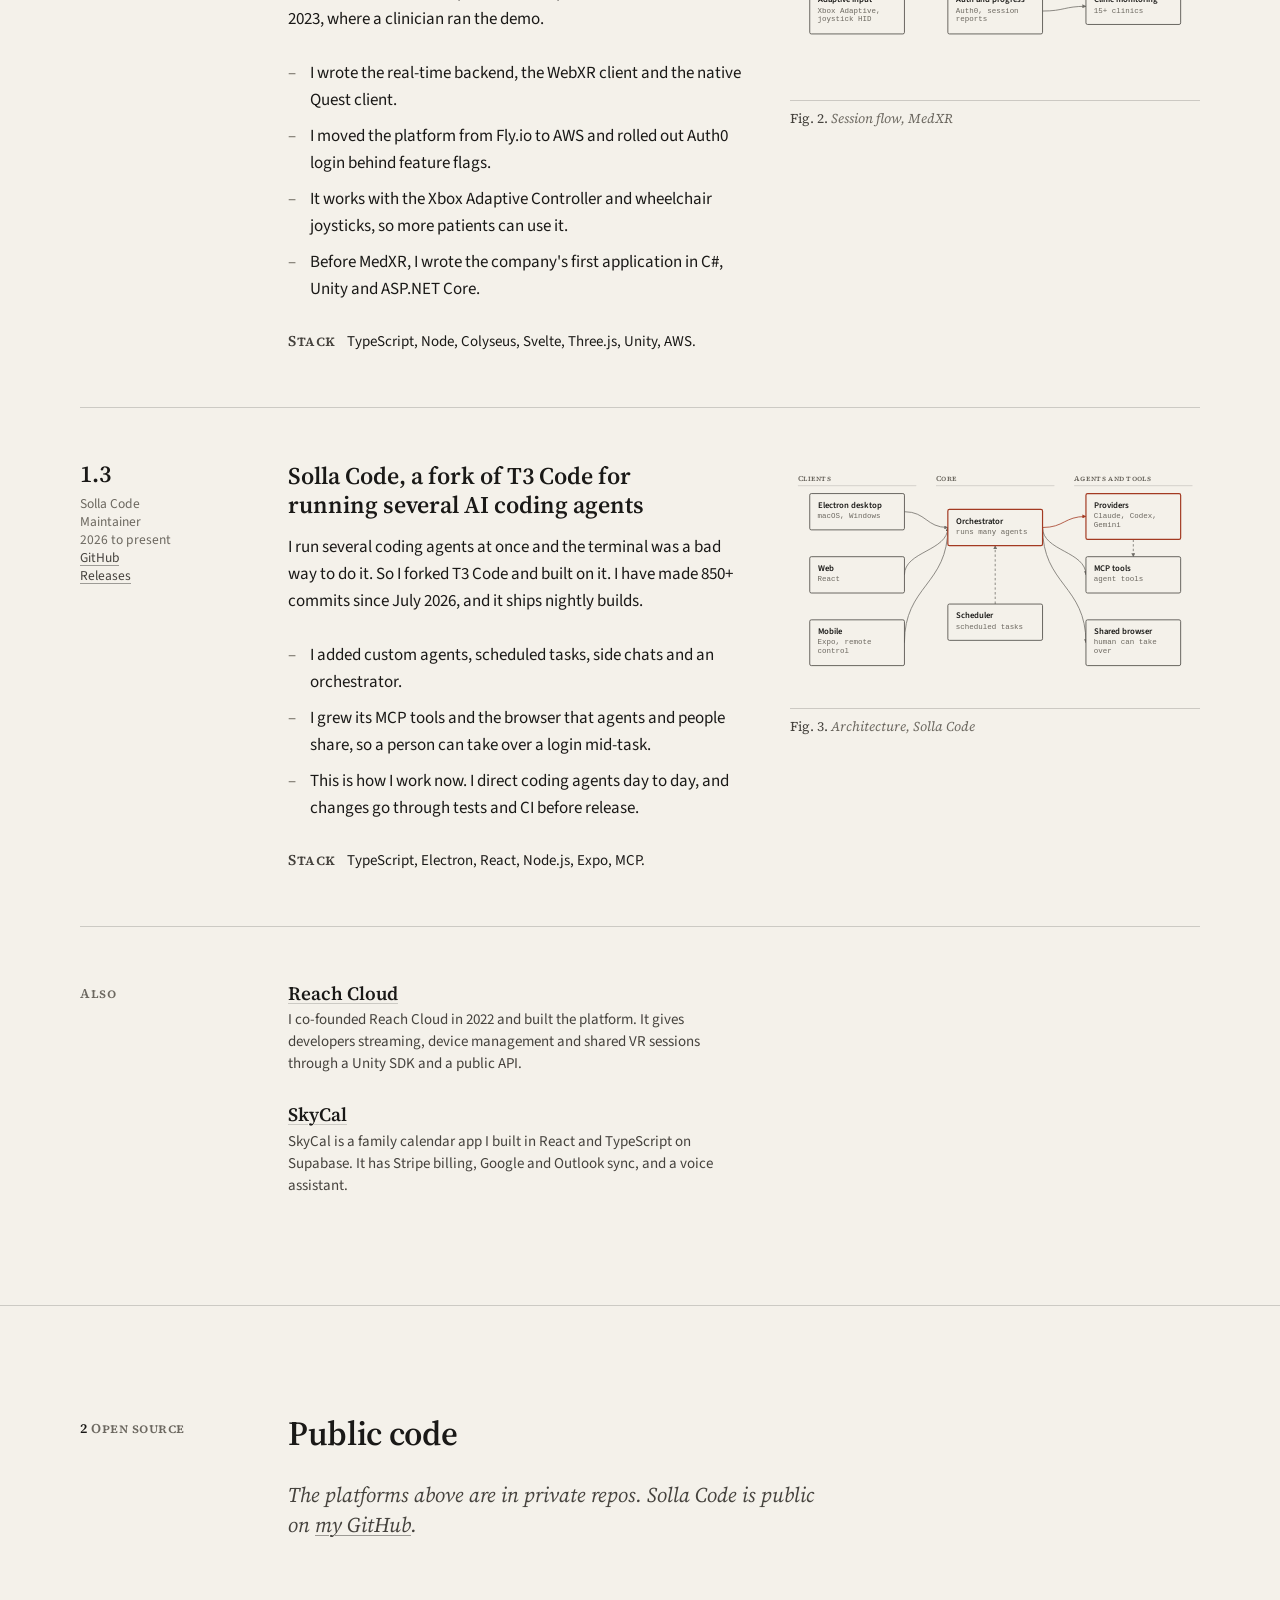
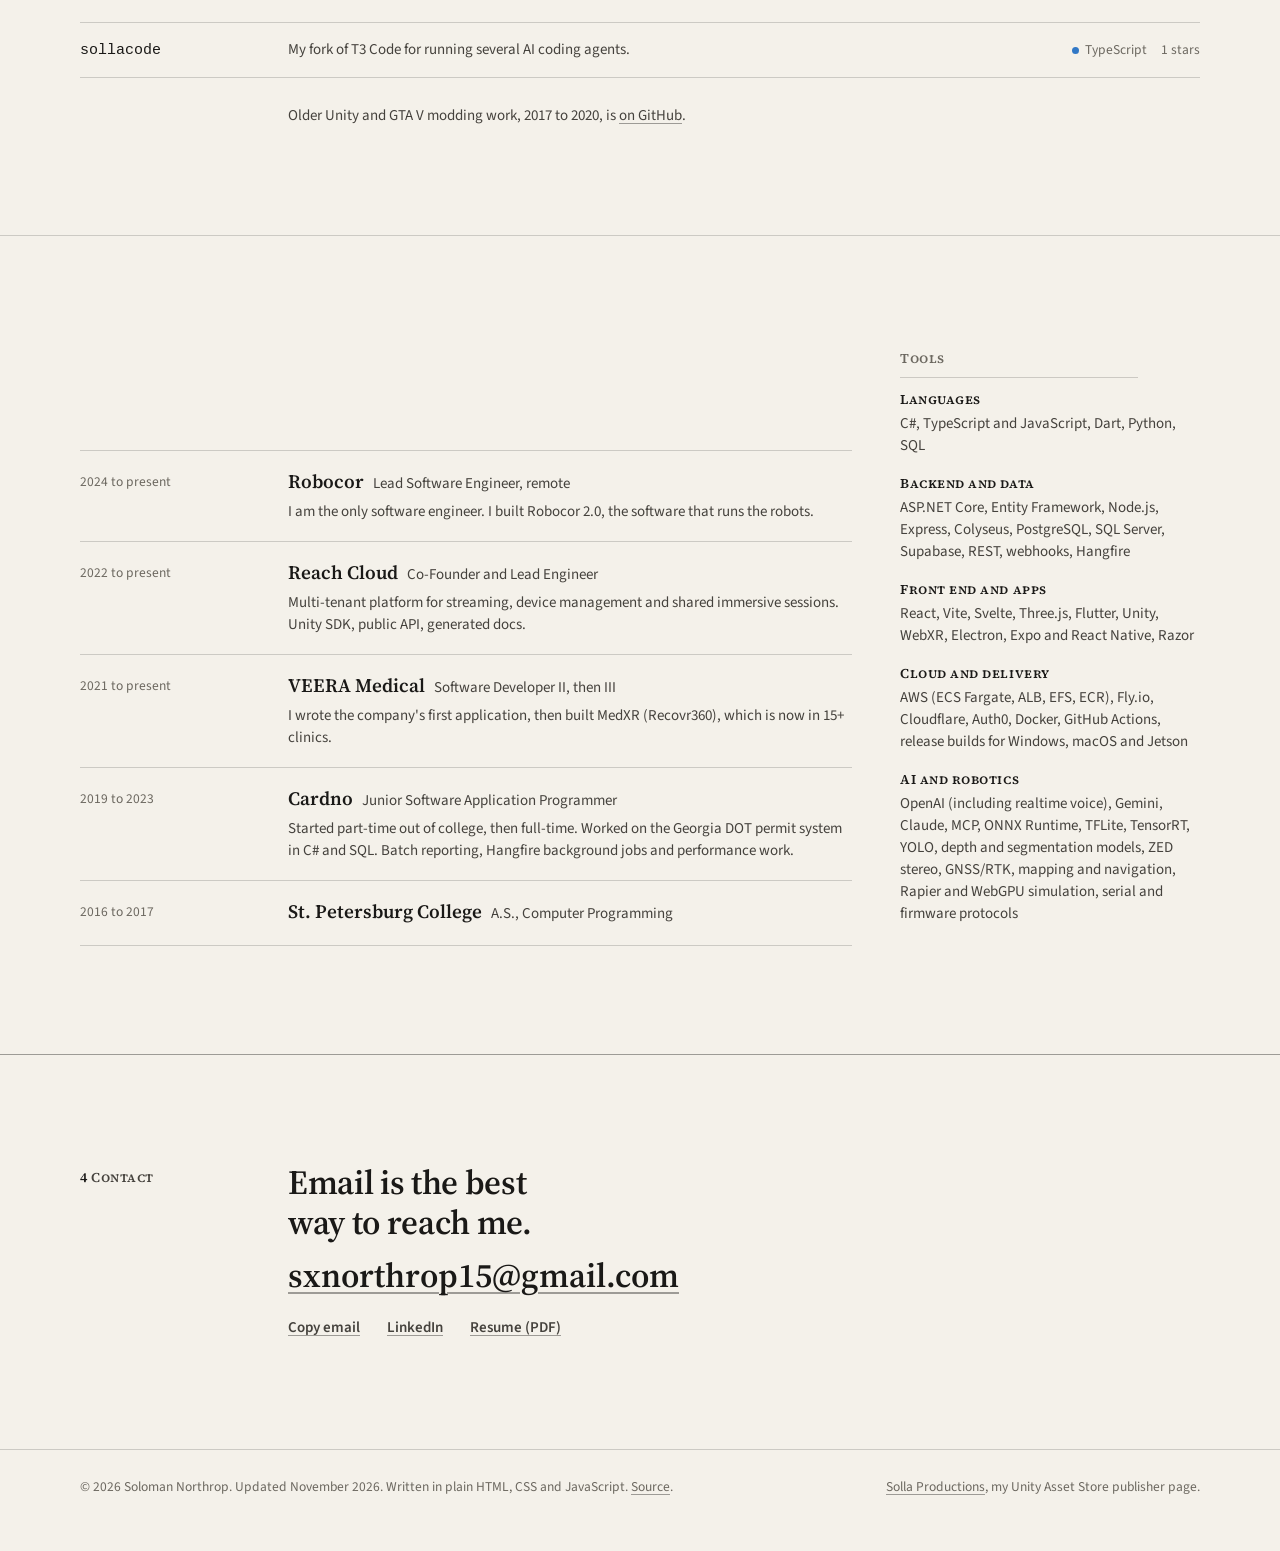
==== commit e847f822: "Read like a resume: shorter case studies, Cardno corrected, fork claims fixed Robocor and MedXR sect" ====
--- a/index.html
+++ b/index.html
@@ -4,7 +4,7 @@
   <meta charset="utf-8">
   <meta name="viewport" content="width=device-width, initial-scale=1">
   <title>Soloman Northrop | Lead Software Engineer</title>
-  <meta name="description" content="Soloman Northrop, lead software engineer, St. Petersburg, Florida, remote. Wrote the control software on Robocor's security robots, the MedXR physical therapy platform used in 15+ clinics, the Reach Cloud platform, and Solla Code, a fork of T3 Code for running AI coding agents.">
+  <meta name="description" content="Soloman Northrop, lead software engineer, St. Petersburg, Florida, remote. He wrote the software on Robocor's security robots and the MedXR physical therapy platform, and he maintains Solla Code, a fork of T3 Code.">
   <meta name="author" content="Soloman Northrop">
   <meta name="color-scheme" content="light dark">
   <meta name="theme-color" content="#f4f1ea" media="(prefers-color-scheme: light)">
@@ -17,13 +17,13 @@
   <meta property="og:type" content="website">
   <meta property="og:url" content="https://sollaholla.github.io/">
   <meta property="og:title" content="Soloman Northrop | Lead Software Engineer">
-  <meta property="og:description" content="Software engineer, St. Petersburg, Florida, remote. Robocor security robot control software, MedXR physical therapy on Meta Quest, Reach Cloud, Solla Code.">
+  <meta property="og:description" content="Soloman Northrop, software engineer in St. Petersburg, Florida. He wrote the software on Robocor's security robots and the MedXR physical therapy platform.">
   <meta property="og:image" content="https://sollaholla.github.io/assets/og.png">
   <meta property="og:image:width" content="1200">
   <meta property="og:image:height" content="630">
   <meta name="twitter:card" content="summary_large_image">
   <meta name="twitter:title" content="Soloman Northrop | Lead Software Engineer">
-  <meta name="twitter:description" content="Software engineer, St. Petersburg, Florida, remote. Robocor security robot control software, MedXR physical therapy on Meta Quest, Reach Cloud, Solla Code.">
+  <meta name="twitter:description" content="Soloman Northrop, software engineer in St. Petersburg, Florida. He wrote the software on Robocor's security robots and the MedXR physical therapy platform.">
   <meta name="twitter:image" content="https://sollaholla.github.io/assets/og.png">
 
   <script>try{var t=new URLSearchParams(location.search).get("theme")||localStorage.getItem("theme")||(matchMedia("(prefers-color-scheme: dark)").matches?"dark":"light");document.documentElement.dataset.theme=t;}catch(e){}</script>
@@ -77,15 +77,15 @@
       <div class="wrap hero-inner">
         <p class="margin-note reveal"><span class="monogram" aria-hidden="true">S.N.</span><span>Soloman Northrop</span><span>Lead Software Engineer</span><span>St. Petersburg, Florida</span><span>Remote</span></p>
         <div class="hero-copy">
-          <h1 id="hero-title" class="reveal">Software I wrote patrols a car dealership, runs physical therapy on Meta Quest, and drives AI coding agents.</h1>
-          <p class="lede reveal">I have been a software engineer for seven years, the only one at Robocor and the first at VEERA Medical. Robocor 2.0 is on the Guardian robot patrolling Nimnicht Chevrolet. MedXR is in 15+ clinics on Meta Quest. Solla Code is my fork of T3 Code for running several coding agents at once.</p>
+          <h1 id="hero-title" class="reveal">Software I wrote runs security robots at a car dealership and physical therapy on Meta Quest.</h1>
+          <p class="lede reveal">I have been a software engineer for seven years. I am the only software engineer at Robocor and the only developer on MedXR. I also maintain Solla Code, a fork of T3 Code for running several coding agents at once.</p>
           <p class="links reveal">
             <a class="primary" href="resume/Soloman_Northrop_Resume.pdf" target="_blank" rel="noopener">Resume (PDF)</a>
             <a href="https://github.com/sollaholla" target="_blank" rel="noopener">GitHub</a>
             <a href="https://www.linkedin.com/in/soloman-northrop-376420129" target="_blank" rel="noopener">LinkedIn</a>
             <a href="#work">Work</a>
           </p>
-          <p class="now reveal"><b>Now</b> Robocor 2.0 is in production at Nimnicht Chevrolet. Solla Code ships nightly. I am looking for a remote senior or lead role in the US.<span class="live" id="live"></span></p>
+          <p class="now reveal"><b>Now</b> Robocor 2.0 is in production at Nimnicht Chevrolet. Solla Code ships nightly.<span class="live" id="live"></span></p>
         </div>
       </div>
     </section>
@@ -94,23 +94,21 @@
       <div class="wrap">
         <div class="section-head reveal">
           <p class="kicker">Work</p>
-          <h2 id="work-title">Three systems I wrote and still run</h2>
+          <h2 id="work-title">What I work on</h2>
         </div>
 
         <article class="case reveal" id="robocor">
-          <p class="case-meta"><span>Robocor</span><span>Lead Software Engineer</span><span>2024 to present</span><span><a href="https://github.com/sollaholla/robocor-releases" target="_blank" rel="noopener">Windows installer</a></span></p>
+          <p class="case-meta"><span>Robocor</span><span>Lead Software Engineer</span><span>2024 to present</span></p>
           <div class="case-body">
             <h3>Robocor 2.0, the software on Robocor's security robots</h3>
-            <p>Robocor builds autonomous security robots. I wrote Robocor 2.0, the software that runs them. One Flutter codebase for the operator app on iOS, Android, macOS, Windows, Linux and the web. Perception and navigation on NVIDIA Jetson. A cloud backend for fleets and telemetry. The Guardian robot patrols Nimnicht Chevrolet on this stack. I report to the founder and work with the hardware and firmware team. The operators at the dealership are the users.</p>
+            <p>Robocor builds security robots. I am the only software engineer there. I built Robocor 2.0, the software that runs the robots. The Guardian robot runs it at Nimnicht Chevrolet.</p>
             <ul class="case-list">
-              <li>Everything from the firmware serial protocol and motor watchdog to the cloud backend and operator UI is mine.</li>
-              <li>On-device perception with a ZED stereo camera. YOLO26 and YOLO-World for detection, plus metric depth and segmentation models. They run through ONNX Runtime, TFLite and TensorRT on Jetson. I maintain the Flutter ONNX Runtime plugin it uses.</li>
-              <li>GNSS/RTK path following, with mapping and navigation that keep working offline when the network drops.</li>
-              <li>An OpenAI GPT-4o operator agent with realtime voice, so staff can talk to the robot.</li>
-              <li>corBench, a WebGPU and Rapier physics test bench. Virtual sensor boards feed the real parsers, unchanged. 580+ recorded runs. The docking suite keeps eight saved scenarios as regression tests. Each one runs from 27 start poses. As of late October, 212 of 216 starts dock. The fast mode agrees with the rendered simulator within about 2 percent on distance and 1 degree on bearing.</li>
-              <li>Infrastructure: Supabase (Postgres, auth, storage), multi-tenant workers on Fly.io, Docker, CI, release pipelines for Windows, macOS and Jetson.</li>
+              <li>I wrote the whole stack, from the firmware link up to the operator app and the cloud.</li>
+              <li>The robot does its computer vision on board, so it can detect objects and judge distance without a cloud service.</li>
+              <li>Staff can talk to the robot through a voice agent I built on OpenAI.</li>
+              <li>I built corBench, a simulator that runs the real robot code before it goes on hardware. It has logged 580+ runs.</li>
             </ul>
-            <p class="stack"><b>Stack</b> Flutter and Dart, Python, NVIDIA Jetson, ONNX Runtime, TensorRT, YOLO26, YOLO-World, ZED stereo, GNSS/RTK, Supabase, Fly.io, OpenAI realtime, Rapier, WebGPU.</p>
+            <p class="stack"><b>Stack</b> Flutter, Python, NVIDIA Jetson, Supabase, Fly.io.</p>
           </div>
           <figure class="case-figure" data-diagram="robocor">
             <figcaption>System layout, Robocor 2.0</figcaption>
@@ -120,16 +118,15 @@
         <article class="case reveal" id="medxr">
           <p class="case-meta"><span>VEERA Medical</span><span>Software Developer III</span><span>2021 to present</span><span><a href="https://app.recovr360.com" target="_blank" rel="noopener">app.recovr360.com</a></span></p>
           <div class="case-body">
-            <h3>MedXR (Recovr360): physical therapy on Meta Quest, run by the practitioner from a browser</h3>
-            <p>A white-label physical-therapy platform. The patient wears a Quest headset. The practitioner watches, adjusts and records from a browser. I built and launched it alone, backend to headset. The clinicians who use it shaped it. It is in more than 15 clinics. At ACRM 2023 a clinician ran a session on it wirelessly, on stage.</p>
+            <h3>MedXR (Recovr360), physical therapy on Meta Quest</h3>
+            <p>The patient wears a Quest headset and the practitioner runs the session from a browser. I built and launched it alone, and it is now in more than 15 clinics. I presented the platform live at ACRM 2023, where a clinician ran the demo.</p>
             <ul class="case-list">
-              <li>Node and TypeScript backend. Colyseus rooms hold the session state on the server, with a strict lifecycle. Headset and practitioner pair with a device code. Express for the APIs.</li>
-              <li>Svelte and Three.js WebXR client, Unity scene exporter and native Quest client, all on one session model.</li>
-              <li>Moved the platform from Fly.io to AWS ECS Fargate behind an ALB, with Cloudflare in front. Rolled out Auth0 login behind feature flags.</li>
-              <li>Patient input from Xbox Adaptive Controller, wheelchair joystick adapters and standard gamepads.</li>
-              <li>Joined as the company's first developer in 2021. Wrote the original application in C#, Unity and ASP.NET Core on the Reach Cloud codebase.</li>
+              <li>I wrote the real-time backend, the WebXR client and the native Quest client.</li>
+              <li>I moved the platform from Fly.io to AWS and rolled out Auth0 login behind feature flags.</li>
+              <li>It works with the Xbox Adaptive Controller and wheelchair joysticks, so more patients can use it.</li>
+              <li>Before MedXR, I wrote the company's first application in C#, Unity and ASP.NET Core.</li>
             </ul>
-            <p class="stack"><b>Stack</b> TypeScript, Node, Colyseus, Express, Svelte, Three.js, WebXR, Unity, Meta Quest, AWS ECS Fargate, Auth0, Cloudflare, C# and ASP.NET Core.</p>
+            <p class="stack"><b>Stack</b> TypeScript, Node, Colyseus, Svelte, Three.js, Unity, AWS.</p>
           </div>
           <figure class="case-figure" data-diagram="medxr">
             <figcaption>Session flow, MedXR</figcaption>
@@ -137,17 +134,16 @@
         </article>
 
         <article class="case reveal" id="sollacode">
-          <p class="case-meta"><span>Solla Code</span><span>Maintainer</span><span>2026 to present</span><span><a href="https://t3.codes" target="_blank" rel="noopener">t3.codes</a></span><span><a href="https://github.com/sollaholla/sollacode/releases" target="_blank" rel="noopener">Releases</a></span></p>
+          <p class="case-meta"><span>Solla Code</span><span>Maintainer</span><span>2026 to present</span><span><a href="https://github.com/sollaholla/sollacode" target="_blank" rel="noopener">GitHub</a></span><span><a href="https://github.com/sollaholla/sollacode/releases" target="_blank" rel="noopener">Releases</a></span></p>
           <div class="case-body">
-            <h3>Solla Code, a fork of T3 Code for running several AI coding agents at once</h3>
-            <p>I run several coding agents at once and the terminal was a bad way to do it. Solla Code is my fork of T3 Code, extended into a desktop, web and mobile app. It runs many agents and providers side by side. It adds MCP tools, scheduled tasks, approval gating, and a browser the agents can drive. Upstream T3 Code is the editor and chat client. What I added is the orchestrator, the scheduler, the approval gates and the shared browser. I have put 850+ commits into it since July 2026, and it ships nightly prereleases and tagged stable releases.</p>
+            <h3>Solla Code, a fork of T3 Code for running several AI coding agents</h3>
+            <p>I run several coding agents at once and the terminal was a bad way to do it. So I forked T3 Code and built on it. I have made 850+ commits since July 2026, and it ships nightly builds.</p>
             <ul class="case-list">
-              <li>Extended the upstream Electron, web and Expo mobile clients with an orchestrator and a persistence layer. All three share realtime state.</li>
-              <li>Orchestration across Claude, Codex and Gemini, with durable task scheduling, delegated work, approval gates and usage guards.</li>
-              <li>Browser tabs shared between the agents and the person. A human can take over a login or a form mid-task.</li>
-              <li>This is also how I work now. I write the specs, the data model and the acceptance tests. I direct the agents and review every diff. Every change runs through the test suites and CI before release.</li>
+              <li>I added custom agents, scheduled tasks, side chats and an orchestrator.</li>
+              <li>I grew its MCP tools and the browser that agents and people share, so a person can take over a login mid-task.</li>
+              <li>This is how I work now. I direct coding agents day to day, and changes go through tests and CI before release.</li>
             </ul>
-            <p class="stack"><b>Stack</b> TypeScript, Electron, React, Node.js, Expo, MCP, Claude, Codex, Gemini, WebSockets.</p>
+            <p class="stack"><b>Stack</b> TypeScript, Electron, React, Node.js, Expo, MCP.</p>
           </div>
           <figure class="case-figure" data-diagram="sollacode">
             <figcaption>Architecture, Solla Code</figcaption>
@@ -158,9 +154,9 @@
           <p class="kicker">Also</p>
           <dl class="also-list">
             <dt><a href="https://reachcloud.org" target="_blank" rel="noopener">Reach Cloud</a></dt>
-            <dd>Co-founded in 2022. Multi-tenant streaming, remote device management and shared VR, AR and MR sessions through a Unity SDK and a public API. I built the platform and wrote the docs and the C# generator that builds them from the code.</dd>
+            <dd>I co-founded Reach Cloud in 2022 and built the platform. It gives developers streaming, device management and shared VR sessions through a Unity SDK and a public API.</dd>
             <dt><a href="https://skycalapp.com" target="_blank" rel="noopener">SkyCal</a></dt>
-            <dd>Family calendar and planning app. React, TypeScript and Vite on Supabase. Stripe household billing, Google and Outlook calendar sync, a GPT realtime voice assistant. 50+ test files including Stripe sandbox tests.</dd>
+            <dd>SkyCal is a family calendar app I built in React and TypeScript on Supabase. It has Stripe billing, Google and Outlook sync, and a voice assistant.</dd>
           </dl>
         </div>
       </div>
@@ -170,8 +166,8 @@
       <div class="wrap">
         <div class="section-head reveal">
           <p class="kicker">Open source</p>
-          <h2 id="oss-title">Public repositories</h2>
-          <p class="section-intro">The platforms above are in private repos. Solla Code is public on <a href="https://github.com/sollaholla" target="_blank" rel="noopener">github.com/sollaholla</a>, and its stars and dates come from the GitHub API.</p>
+          <h2 id="oss-title">Public code</h2>
+          <p class="section-intro">The platforms above are in private repos. Solla Code is public on <a href="https://github.com/sollaholla" target="_blank" rel="noopener">my GitHub</a>.</p>
         </div>
         <div class="repos reveal" id="repos" aria-live="polite"></div>
         <p class="older reveal">Older Unity and GTA V modding work, 2017 to 2020, is <a href="https://github.com/sollaholla?tab=repositories&sort=stargazers" target="_blank" rel="noopener">on GitHub</a>.</p>
@@ -189,7 +185,7 @@
             <li>
               <span class="tl-when">2024 to present</span>
               <div><strong>Robocor</strong> <span class="tl-role">Lead Software Engineer, remote</span>
-              <p>The only software engineer. I built Robocor 2.0: the operator app, the Jetson perception stack, the cloud backend and the release pipelines.</p></div>
+              <p>I am the only software engineer. I built Robocor 2.0, the software that runs the robots.</p></div>
             </li>
             <li>
               <span class="tl-when">2022 to present</span>
@@ -199,12 +195,12 @@
             <li>
               <span class="tl-when">2021 to present</span>
               <div><strong>VEERA Medical</strong> <span class="tl-role">Software Developer II, then III</span>
-              <p>The first developer at the company. I built MedXR (Recovr360) from the first commit, and it is now in 15+ clinics.</p></div>
+              <p>I wrote the company's first application, then built MedXR (Recovr360), which is now in 15+ clinics.</p></div>
             </li>
             <li>
               <span class="tl-when">2019 to 2023</span>
-              <div><strong>Cardno</strong> <span class="tl-role">Junior Software Application Programmer, part-time</span>
-              <p>Worked on the Georgia DOT permit system in C# and SQL. Batch reporting, Hangfire background jobs and performance work.</p></div>
+              <div><strong>Cardno</strong> <span class="tl-role">Junior Software Application Programmer</span>
+              <p>Started part-time out of college, then full-time. Worked on the Georgia DOT permit system in C# and SQL. Batch reporting, Hangfire background jobs and performance work.</p></div>
             </li>
             <li>
               <span class="tl-when">2016 to 2017</span>
@@ -229,8 +225,7 @@
       <div class="wrap contact-inner">
         <p class="kicker reveal">Contact</p>
         <div class="reveal">
-          <h2 id="contact-title">I am looking for a remote senior or lead role in the US.</h2>
-          <p>I work in .NET, TypeScript, Flutter or Unity, on robotics, health tech, developer tools or SaaS. Technical screens and take-homes are fine.</p>
+          <h2 id="contact-title">Email is the best way to reach me.</h2>
           <a class="email" href="mailto:sxnorthrop15@gmail.com">sxnorthrop15@gmail.com</a>
           <p class="links">
             <button type="button" id="copy-email" data-email="sxnorthrop15@gmail.com">Copy email</button>
